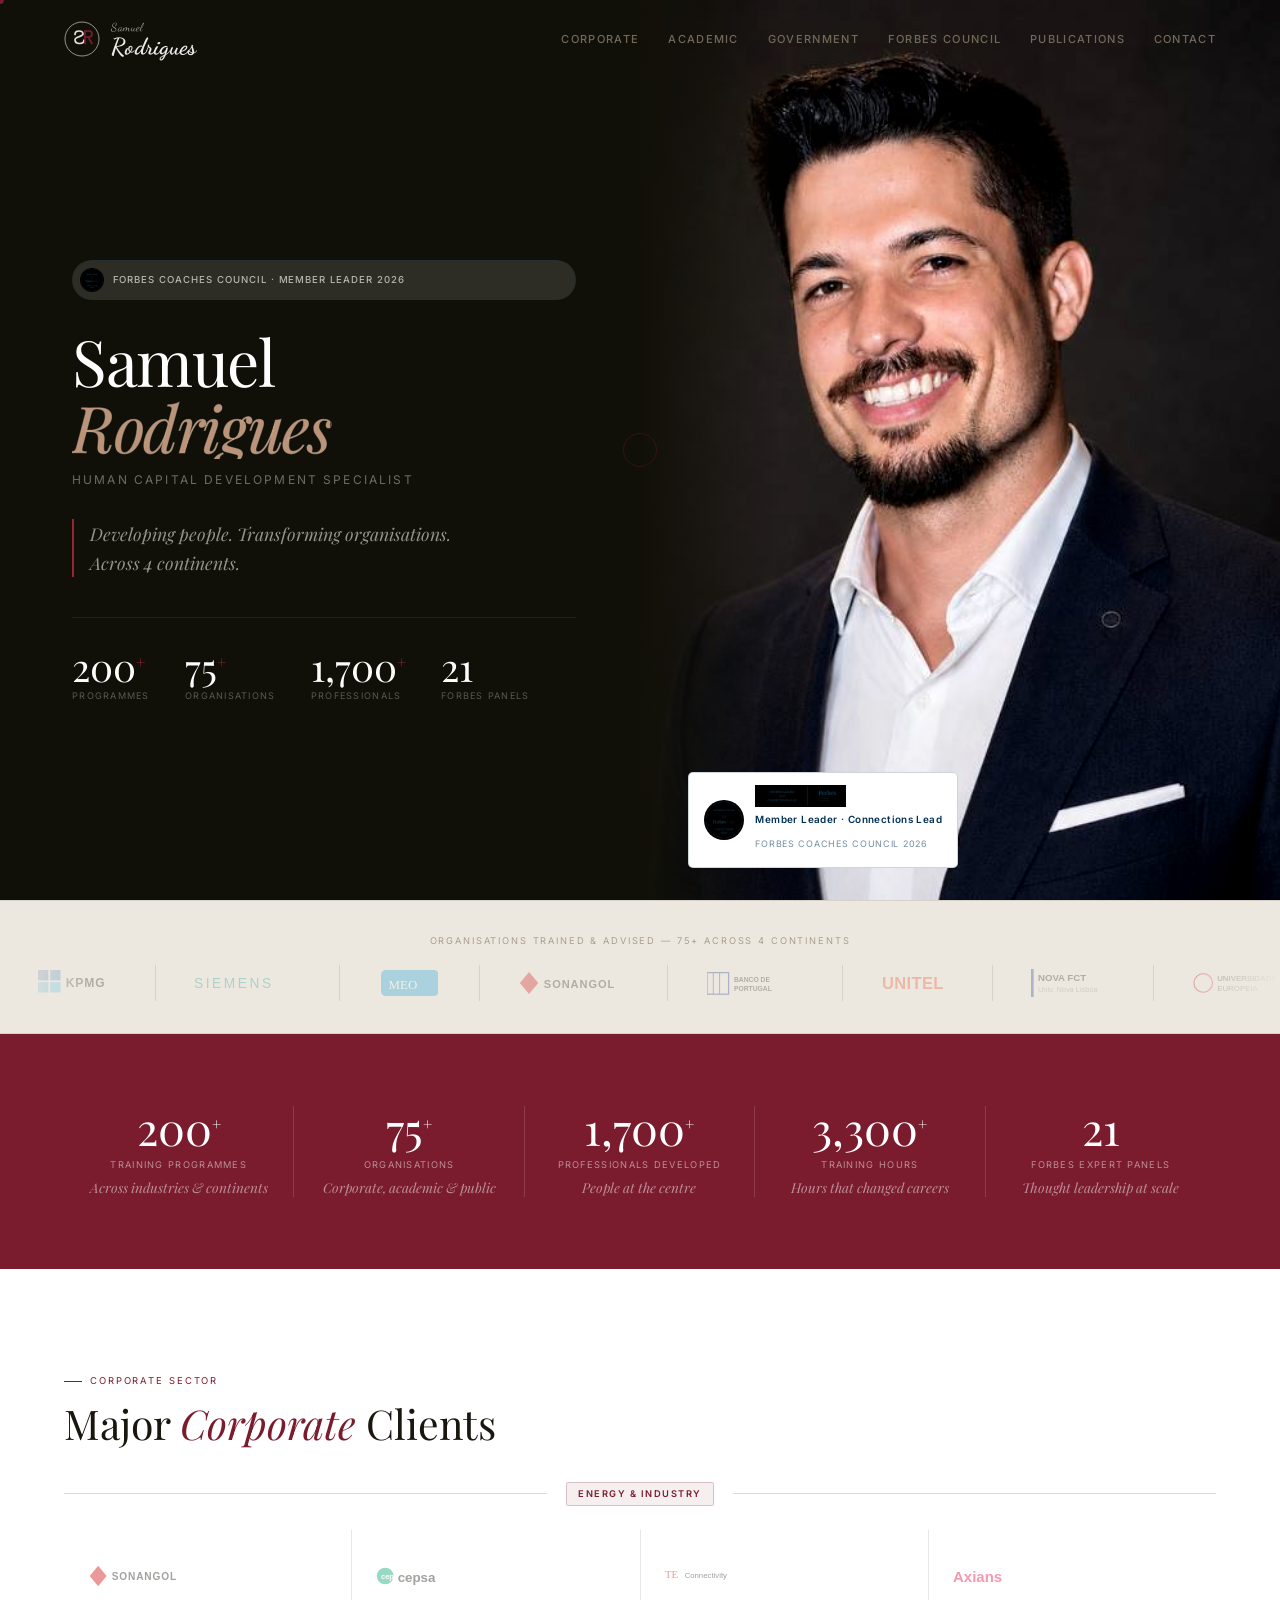
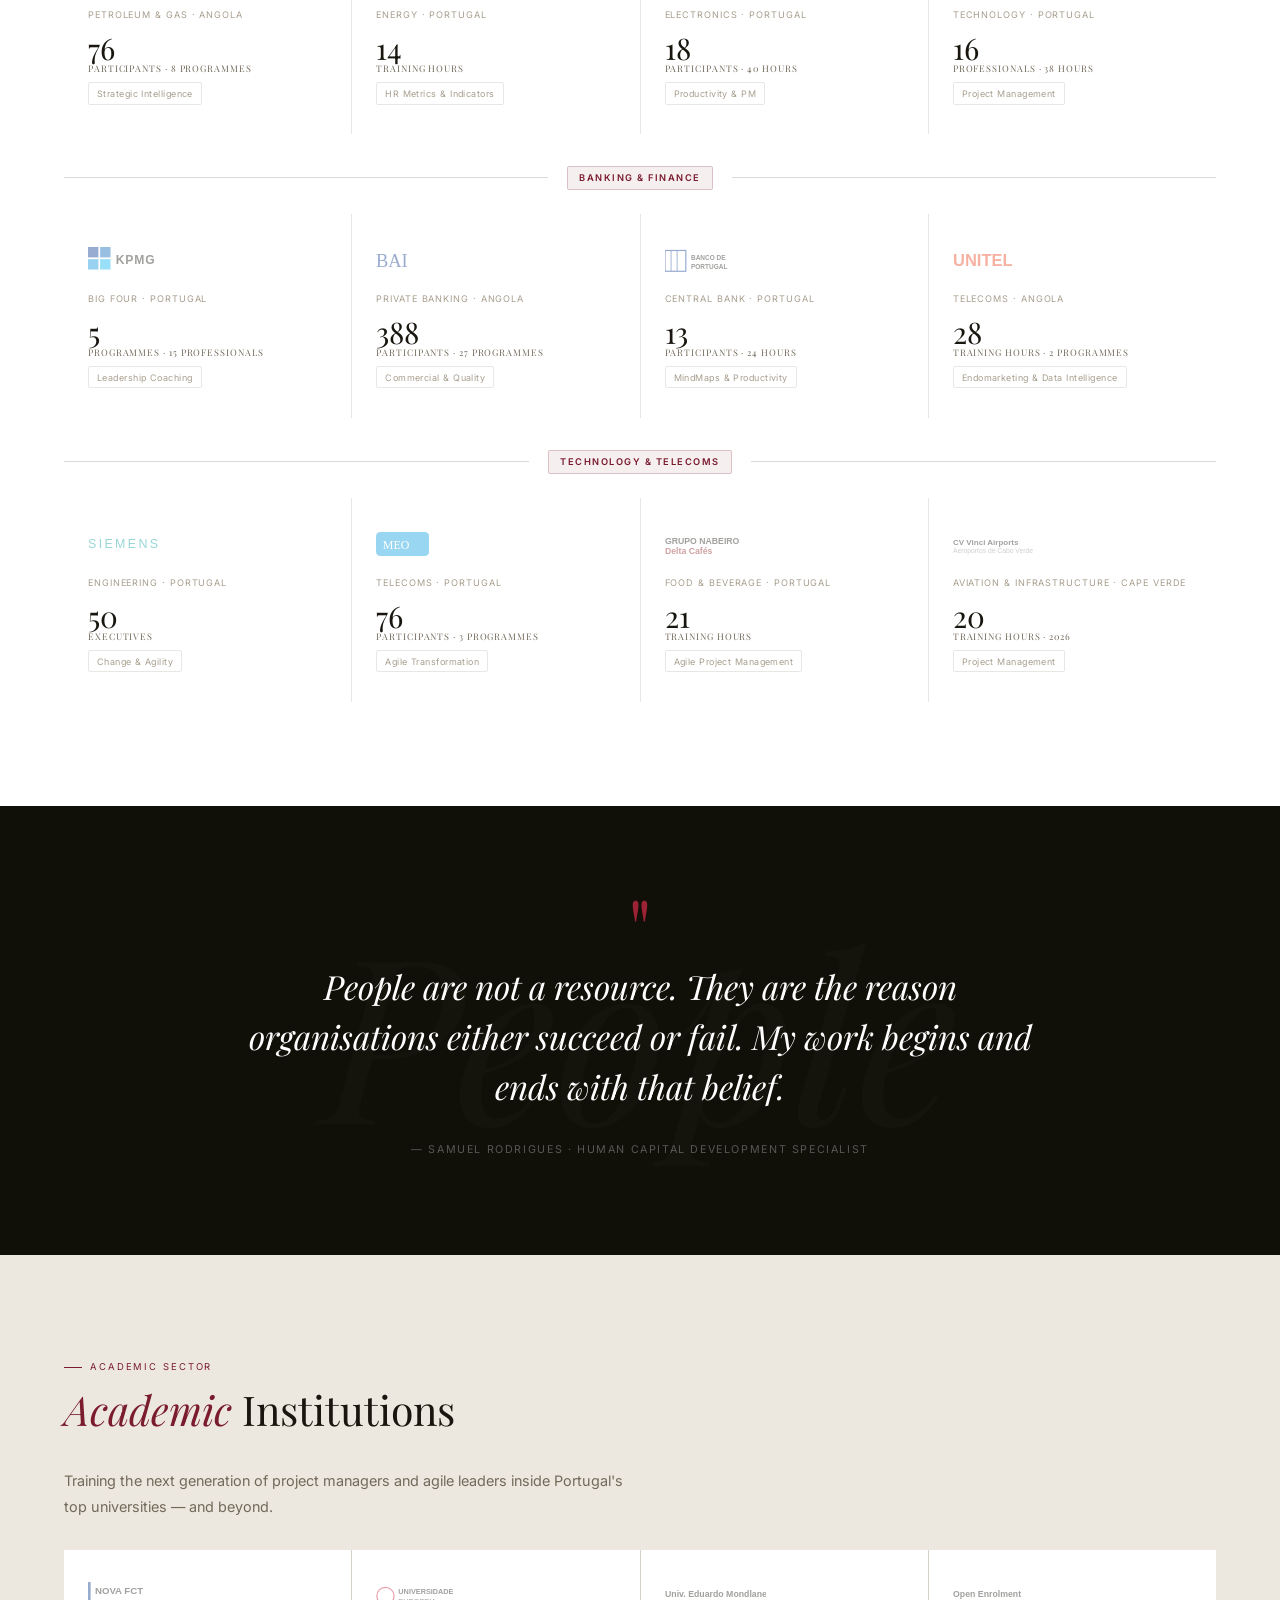
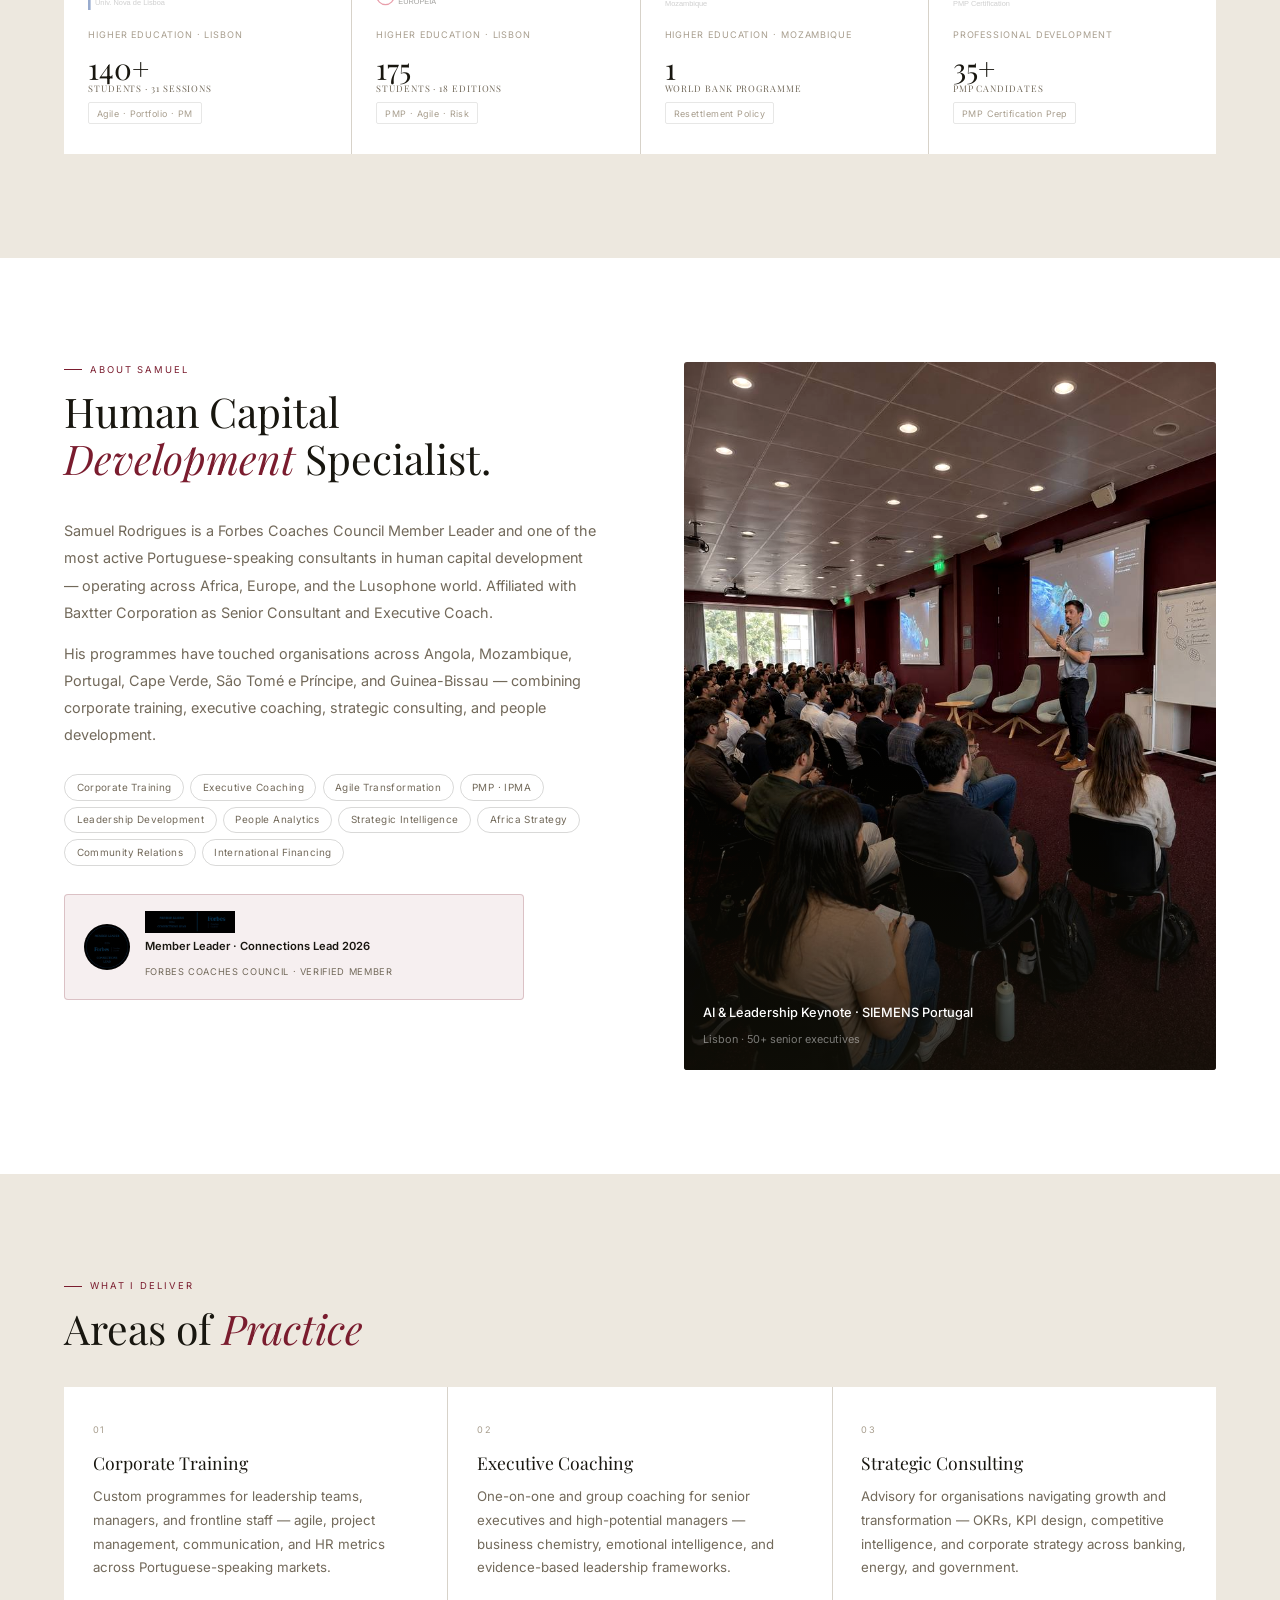
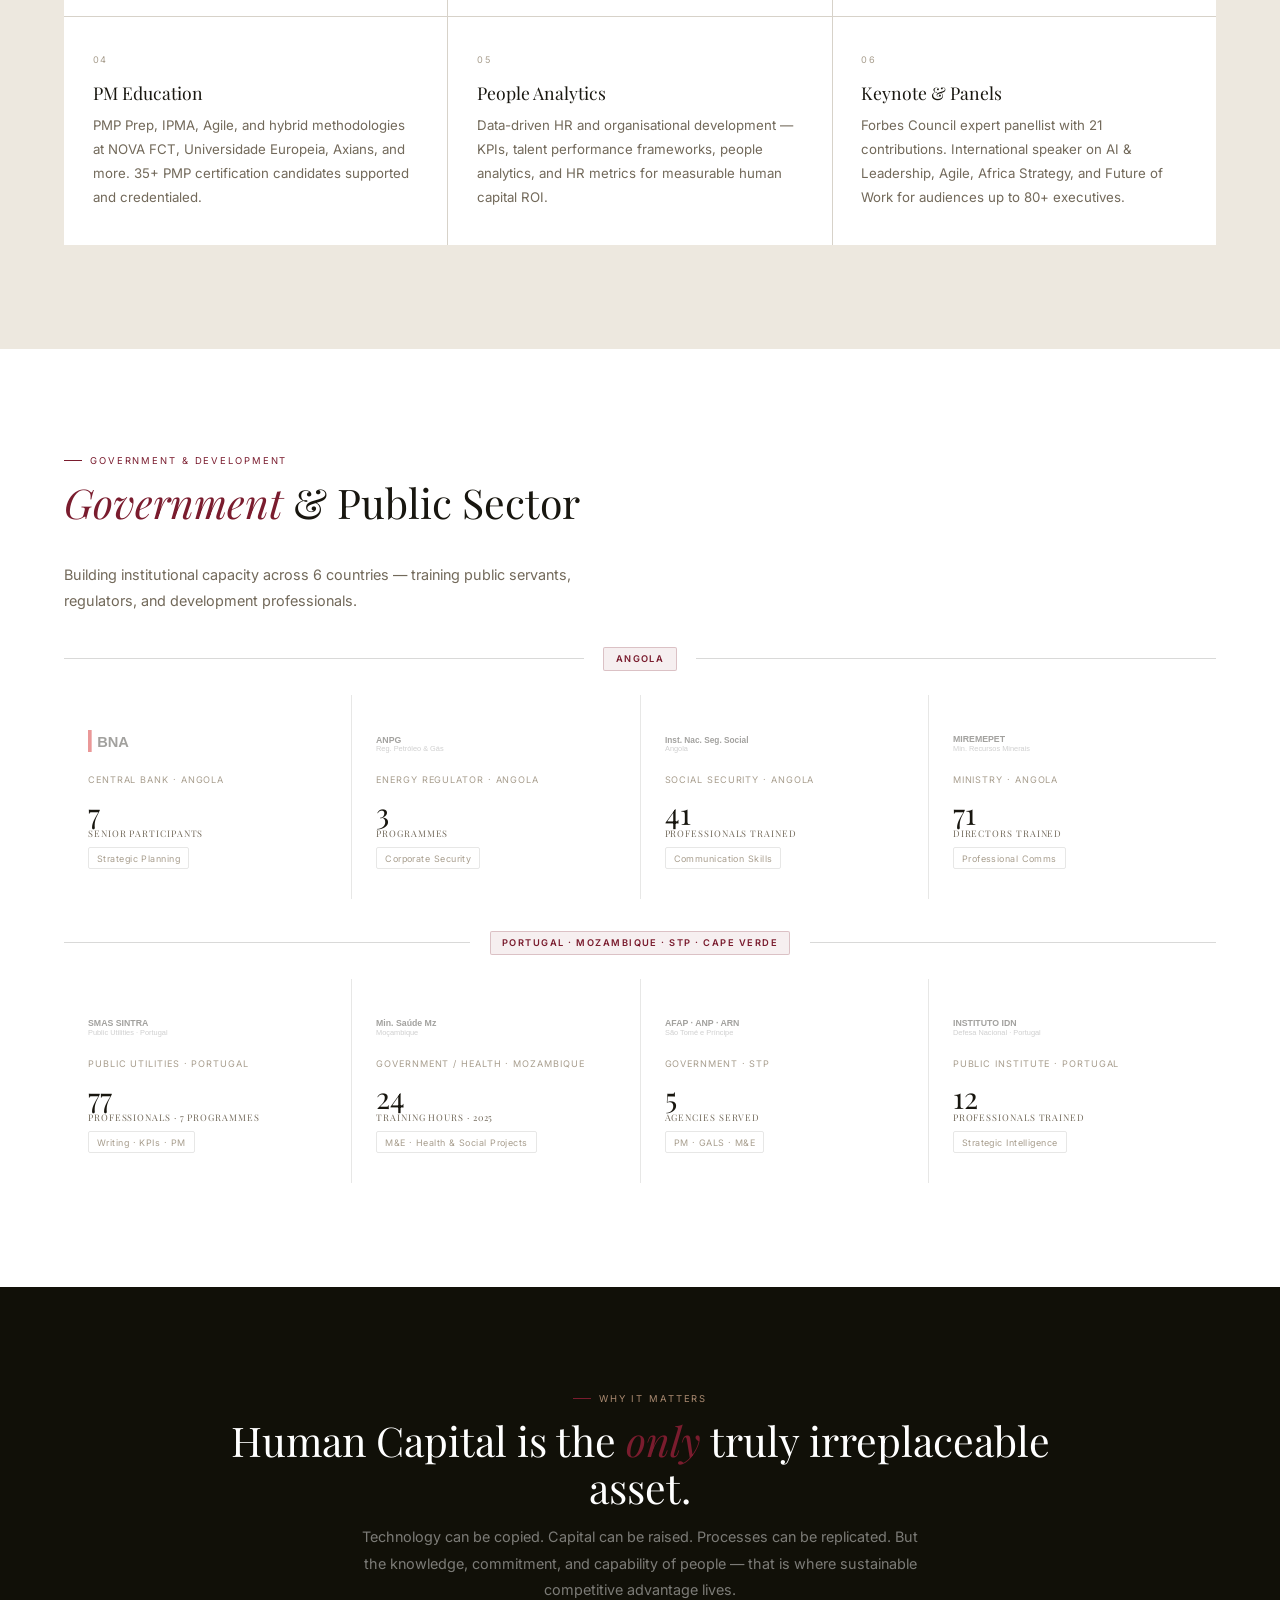
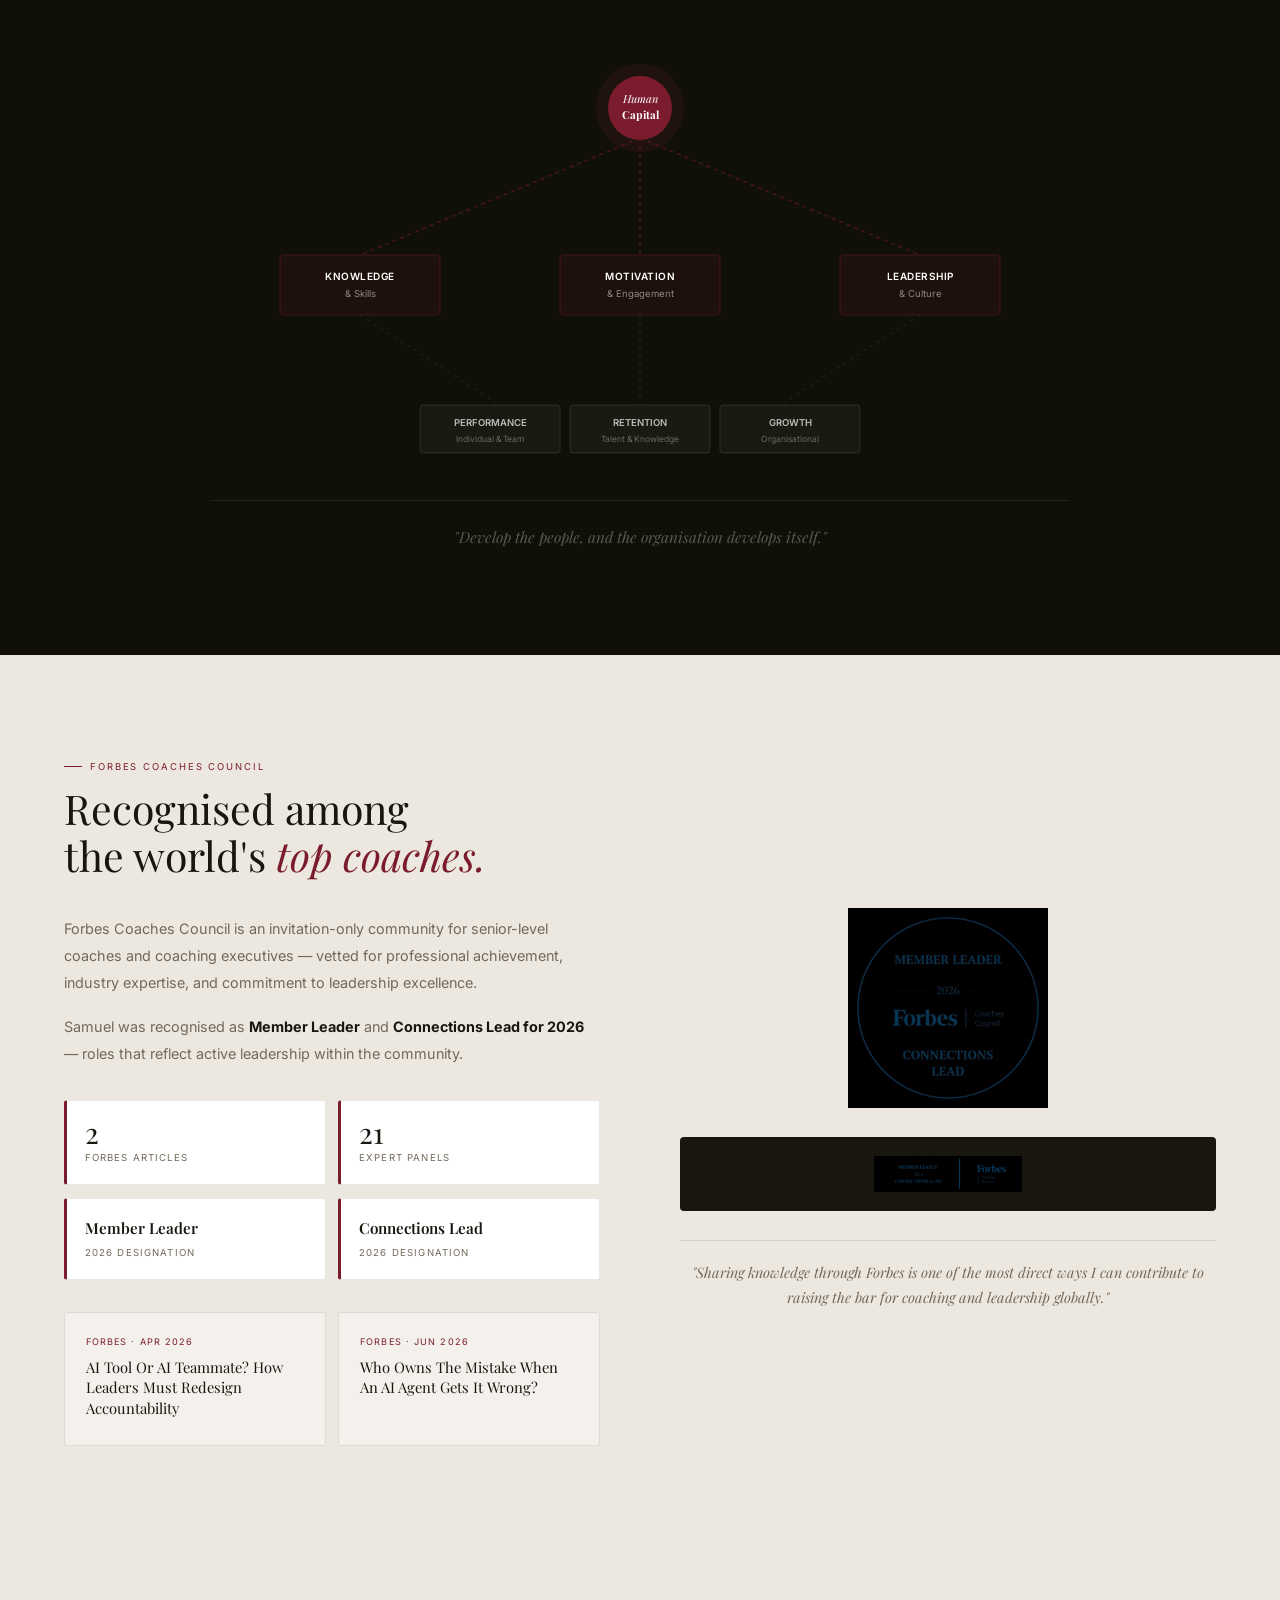
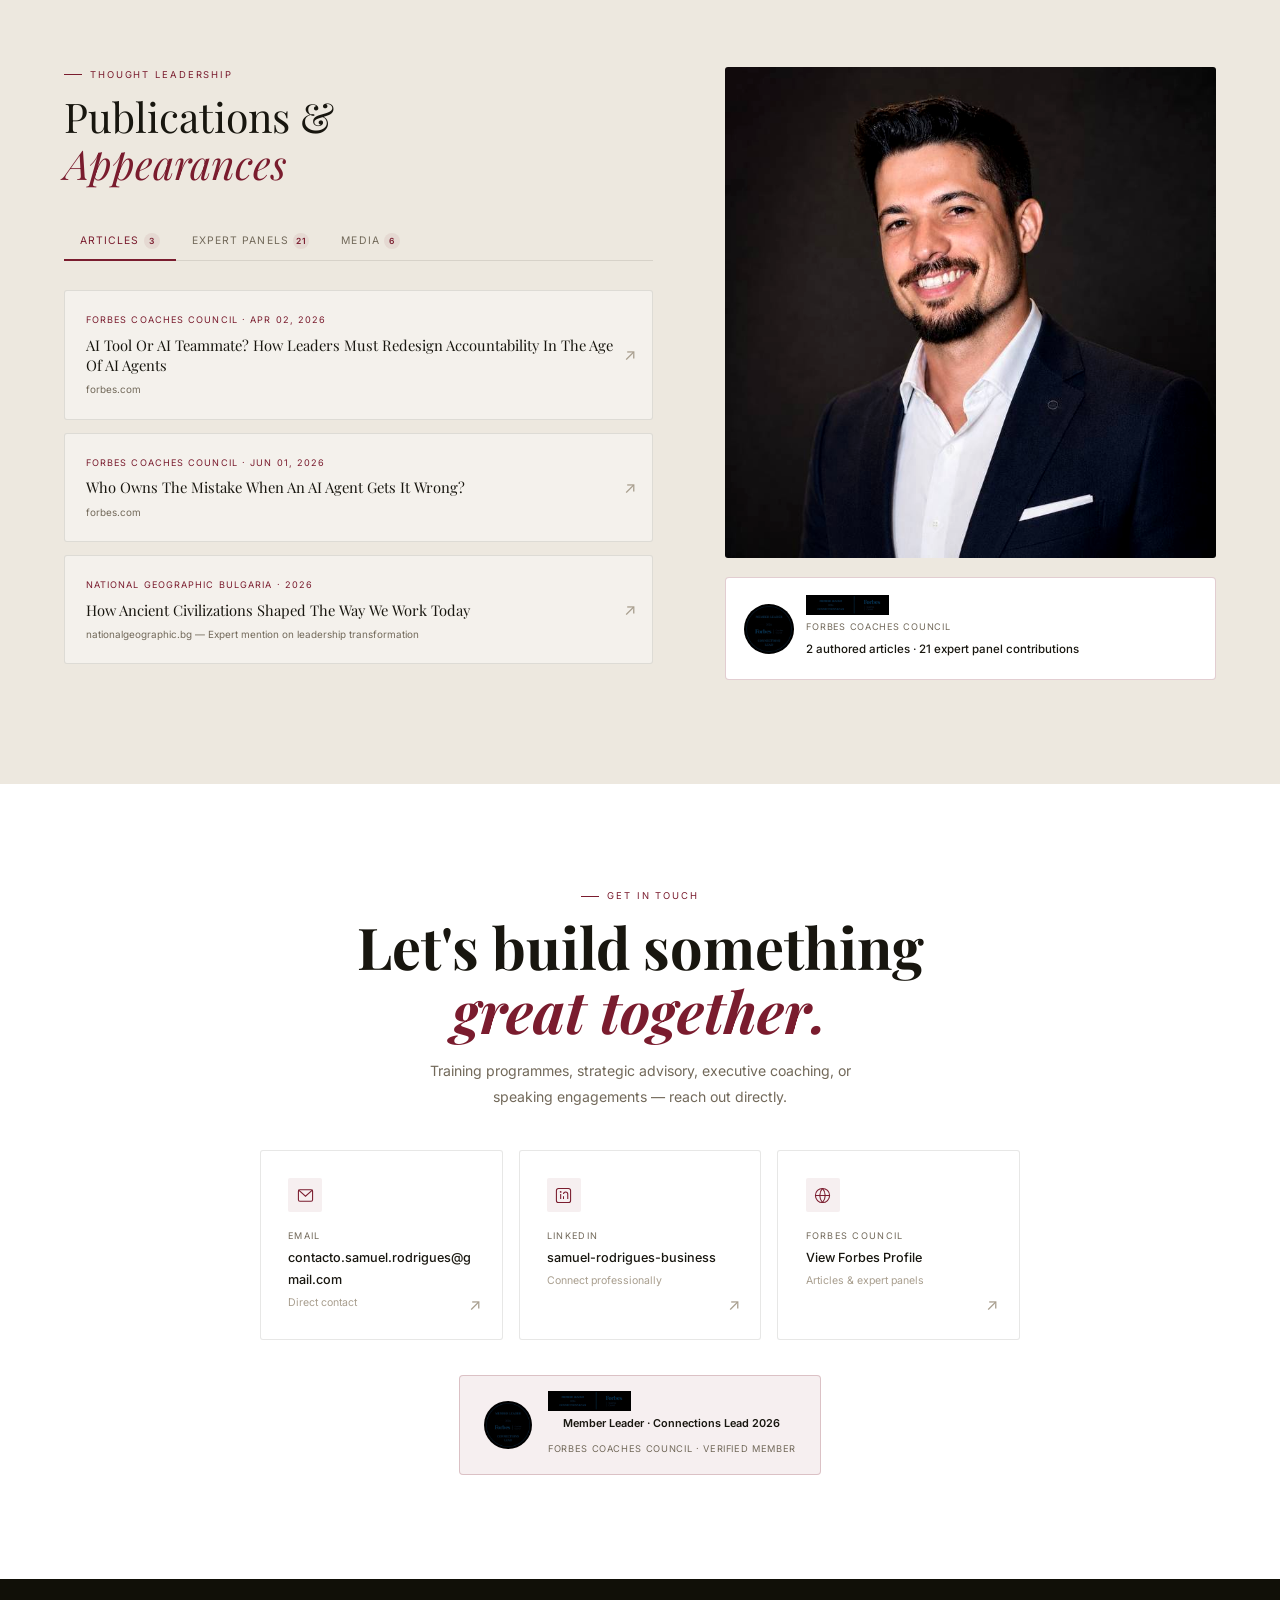
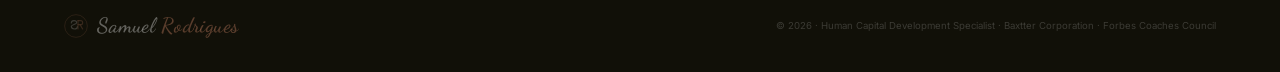
==== index.html @ 8ebee84f "Add files via upload" ====
<!DOCTYPE html>
<html lang="en">
<head>
<meta charset="UTF-8">
<meta name="viewport" content="width=device-width, initial-scale=1.0">
<title>Samuel Rodrigues — Human Capital Development Specialist</title>

<link rel="stylesheet" href="assets/css/style.css">

</head>
<body>
<div id="cur"></div>
<div id="cur-r"></div>

<!-- NAV -->
<nav id="nav">
  <a class="sig" href="#">
    <div class="sig-monogram"><svg viewBox="0 0 36 36" xmlns="http://www.w3.org/2000/svg" fill="none">
  <!-- Background circle -->
  <circle cx="18" cy="18" r="17" stroke="#7A1C2E" stroke-width="1"/>
  <!-- S -->
  <path d="M11 13.5 C11 11.5 12.5 10 15 10 C17.5 10 19 11.5 19 13 C19 15.5 11 16 11 18.5 C11 21 12.5 22.5 15.5 22.5 C18.5 22.5 20 21 20 19" stroke="currentColor" stroke-width="1.7" stroke-linecap="round"/>
  <!-- R -->
  <path d="M21 10 L21 22.5" stroke="#7A1C2E" stroke-width="1.7" stroke-linecap="round"/>
  <path d="M21 10 L25 10 C27 10 28 11 28 13 C28 15 27 16 25 16 L21 16" stroke="#7A1C2E" stroke-width="1.7" stroke-linecap="round" stroke-linejoin="round"/>
  <path d="M24 16 L28 22.5" stroke="#7A1C2E" stroke-width="1.7" stroke-linecap="round"/>
</svg></div>
    <div class="sig-text">
      <span class="sig-first">Samuel</span>
      <span class="sig-last">Rodrigues</span>
    </div>
  </a>
  <div class="nav-links">
    <a href="#corporate">Corporate</a>
    <a href="#academic">Academic</a>
    <a href="#government">Government</a>
    <a href="#forbes">Forbes Council</a>
    <a href="#publications">Publications</a>
    <a href="#contact">Contact</a>
  </div>
</nav>

<!-- HERO -->
<section class="hero">
  <div class="hero-l">

    <div class="fpill">
      <img src="" data-img="fc" alt="Forbes">
      <span>Forbes Coaches Council · Member Leader 2026</span>
    </div>
    <h1 class="hero-h1">Samuel<br><em data-t="Rodrigues">Rodrigues</em></h1>
    <p class="hero-role">Human Capital Development Specialist</p>
    <p class="hero-tag">Developing people. Transforming organisations. Across 4 continents.</p>
    <div class="hero-nums">
      <div><div class="hn-n">200<sup>+</sup></div><div class="hn-l">Programmes</div></div>
      <div><div class="hn-n">75<sup>+</sup></div><div class="hn-l">Organisations</div></div>
      <div><div class="hn-n">1,700<sup>+</sup></div><div class="hn-l">Professionals</div></div>
      <div><div class="hn-n">21</div><div class="hn-l">Forbes Panels</div></div>
    </div>
  </div>
  <div class="hero-r">
    <img class="hp" src="[data-uri]" alt="Samuel Rodrigues">
    <div class="hero-r-ov"></div>
    <div class="hbadge">
      <img class="fc" src="" data-img="fc" alt="Forbes Coaches Council">
      <div class="hb-t">
        <img class="fw" src="" data-img="fw" alt="Member Leader 2026 Connections Lead">
        <strong>Member Leader · Connections Lead</strong>
        <small>Forbes Coaches Council 2026</small>
      </div>
    </div>
  </div>
</section>

<!-- MARQUEE -->
<div class="mq-sec">
  <p class="mq-lbl">Organisations Trained &amp; Advised — 75+ across 4 continents</p>
  <div style="overflow:hidden"><div class="mq">
    <div class="mq-i"><svg viewBox="0 0 90 30" height="26"><rect x="0" y="0" width="12" height="12" fill="#00338D"/><rect x="14" y="0" width="12" height="12" fill="#005EB8"/><rect x="0" y="14" width="12" height="12" fill="#0091DA"/><rect x="14" y="14" width="12" height="12" fill="#00B0F0"/><text x="32" y="20" font-family="Arial" font-weight="700" font-size="14" fill="#18160F" letter-spacing="1">KPMG</text></svg></div>
    <div class="mq-i"><svg viewBox="0 0 116 24" height="22"><text y="17" font-family="Arial" font-size="15" fill="#009999" letter-spacing="2.8">SIEMENS</text></svg></div>
    <div class="mq-i"><svg viewBox="0 0 62 28" height="26"><rect width="62" height="28" rx="5" fill="#009BDE"/><text x="8" y="20" font-family="Arial Black" font-size="14" fill="#fff">MEO</text></svg></div>
    <div class="mq-i"><svg viewBox="0 0 120 26" height="24"><polygon points="12,1 22,13 12,25 2,13" fill="#CC0000"/><text x="28" y="18" font-family="Arial" font-weight="700" font-size="12" fill="#18160F" letter-spacing="1">SONANGOL</text></svg></div>
    <div class="mq-i"><svg viewBox="0 0 108 30" height="27"><rect x="0" y="4" width="24" height="24" fill="none" stroke="#003087" stroke-width="1.4"/><line x1="7" y1="4" x2="7" y2="28" stroke="#003087" stroke-width="1"/><line x1="14" y1="4" x2="14" y2="28" stroke="#003087" stroke-width="1"/><text x="30" y="15" font-family="Arial" font-weight="700" font-size="7.5" fill="#18160F">BANCO DE</text><text x="30" y="25" font-family="Arial" font-weight="700" font-size="7.5" fill="#18160F">PORTUGAL</text></svg></div>
    <div class="mq-i"><svg viewBox="0 0 78 24" height="22"><text y="19" font-family="Arial" font-weight="700" font-size="18" fill="#E84118" letter-spacing=".4">UNITEL</text></svg></div>
    <div class="mq-i"><svg viewBox="0 0 96 32" height="28"><rect x="0" y="0" width="3" height="32" fill="#003087"/><text x="8" y="14" font-family="Arial" font-weight="700" font-size="11" fill="#18160F">NOVA FCT</text><text x="8" y="26" font-family="Arial" font-size="8.5" fill="#888">Univ. Nova Lisboa</text></svg></div>
    <div class="mq-i"><svg viewBox="0 0 128 28" height="26"><circle cx="11" cy="14" r="10" fill="none" stroke="#C8102E" stroke-width="1.4"/><text x="26" y="12" font-family="Arial" font-weight="700" font-size="8.5" fill="#18160F">UNIVERSIDADE</text><text x="26" y="23" font-family="Arial" font-size="8.5" fill="#18160F">EUROPEIA</text></svg></div>
    <div class="mq-i"><svg viewBox="0 0 48 26" height="24"><text y="21" font-family="Arial Black" font-size="20" fill="#003087">BAI</text></svg></div>
    <div class="mq-i"><svg viewBox="0 0 86 24" height="22"><circle cx="11" cy="12" r="10" fill="#00A36C"/><text x="6" y="16" font-family="Arial" font-weight="700" font-size="9" fill="#fff">cep</text><text x="26" y="19" font-family="Arial" font-weight="700" font-size="16" fill="#18160F">cepsa</text></svg></div>
    <div class="mq-i"><svg viewBox="0 0 88 24" height="22"><text y="19" font-family="Arial" font-weight="700" font-size="18" fill="#E4003A">Axians</text></svg></div>
    <div class="mq-i"><svg viewBox="0 0 118 24" height="22"><text y="12" font-family="Arial" font-weight="700" font-size="9.5" fill="#18160F">GRUPO NABEIRO</text><text y="23" font-family="Arial" font-weight="700" font-size="9.5" fill="#8B1A1A">Delta Cafés</text></svg></div>
    <div class="mq-i"><svg viewBox="0 0 116 22" height="20"><text y="14" font-family="Arial Black" font-size="13" fill="#CC0000">TE</text><text x="24" y="14" font-family="Arial" font-size="9.5" fill="#18160F">Connectivity</text></svg></div>
    <div class="mq-i"><svg viewBox="0 0 76 24" height="22"><rect x="0" y="0" width="4" height="24" fill="#CC0000"/><text x="10" y="19" font-family="Arial" font-weight="700" font-size="16" fill="#18160F">BNA</text></svg></div>
    <div class="mq-i"><svg viewBox="0 0 78 22" height="20"><text y="17" font-family="Arial" font-weight="700" font-size="14" fill="#18160F">CIPAN</text></svg></div>
    <div class="mq-i"><svg viewBox="0 0 90 30" height="26"><rect x="0" y="0" width="12" height="12" fill="#00338D"/><rect x="14" y="0" width="12" height="12" fill="#005EB8"/><rect x="0" y="14" width="12" height="12" fill="#0091DA"/><rect x="14" y="14" width="12" height="12" fill="#00B0F0"/><text x="32" y="20" font-family="Arial" font-weight="700" font-size="14" fill="#18160F" letter-spacing="1">KPMG</text></svg></div>
    <div class="mq-i"><svg viewBox="0 0 116 24" height="22"><text y="17" font-family="Arial" font-size="15" fill="#009999" letter-spacing="2.8">SIEMENS</text></svg></div>
    <div class="mq-i"><svg viewBox="0 0 62 28" height="26"><rect width="62" height="28" rx="5" fill="#009BDE"/><text x="8" y="20" font-family="Arial Black" font-size="14" fill="#fff">MEO</text></svg></div>
    <div class="mq-i"><svg viewBox="0 0 120 26" height="24"><polygon points="12,1 22,13 12,25 2,13" fill="#CC0000"/><text x="28" y="18" font-family="Arial" font-weight="700" font-size="12" fill="#18160F" letter-spacing="1">SONANGOL</text></svg></div>
    <div class="mq-i"><svg viewBox="0 0 108 30" height="27"><rect x="0" y="4" width="24" height="24" fill="none" stroke="#003087" stroke-width="1.4"/><line x1="7" y1="4" x2="7" y2="28" stroke="#003087" stroke-width="1"/><line x1="14" y1="4" x2="14" y2="28" stroke="#003087" stroke-width="1"/><text x="30" y="15" font-family="Arial" font-weight="700" font-size="7.5" fill="#18160F">BANCO DE</text><text x="30" y="25" font-family="Arial" font-weight="700" font-size="7.5" fill="#18160F">PORTUGAL</text></svg></div>
    <div class="mq-i"><svg viewBox="0 0 78 24" height="22"><text y="19" font-family="Arial" font-weight="700" font-size="18" fill="#E84118" letter-spacing=".4">UNITEL</text></svg></div>
    <div class="mq-i"><svg viewBox="0 0 96 32" height="28"><rect x="0" y="0" width="3" height="32" fill="#003087"/><text x="8" y="14" font-family="Arial" font-weight="700" font-size="11" fill="#18160F">NOVA FCT</text><text x="8" y="26" font-family="Arial" font-size="8.5" fill="#888">Univ. Nova Lisboa</text></svg></div>
    <div class="mq-i"><svg viewBox="0 0 128 28" height="26"><circle cx="11" cy="14" r="10" fill="none" stroke="#C8102E" stroke-width="1.4"/><text x="26" y="12" font-family="Arial" font-weight="700" font-size="8.5" fill="#18160F">UNIVERSIDADE</text><text x="26" y="23" font-family="Arial" font-size="8.5" fill="#18160F">EUROPEIA</text></svg></div>
    <div class="mq-i"><svg viewBox="0 0 48 26" height="24"><text y="21" font-family="Arial Black" font-size="20" fill="#003087">BAI</text></svg></div>
    <div class="mq-i"><svg viewBox="0 0 86 24" height="22"><circle cx="11" cy="12" r="10" fill="#00A36C"/><text x="6" y="16" font-family="Arial" font-weight="700" font-size="9" fill="#fff">cep</text><text x="26" y="19" font-family="Arial" font-weight="700" font-size="16" fill="#18160F">cepsa</text></svg></div>
    <div class="mq-i"><svg viewBox="0 0 88 24" height="22"><text y="19" font-family="Arial" font-weight="700" font-size="18" fill="#E4003A">Axians</text></svg></div>
    <div class="mq-i"><svg viewBox="0 0 118 24" height="22"><text y="12" font-family="Arial" font-weight="700" font-size="9.5" fill="#18160F">GRUPO NABEIRO</text><text y="23" font-family="Arial" font-weight="700" font-size="9.5" fill="#8B1A1A">Delta Cafés</text></svg></div>
    <div class="mq-i"><svg viewBox="0 0 116 22" height="20"><text y="14" font-family="Arial Black" font-size="13" fill="#CC0000">TE</text><text x="24" y="14" font-family="Arial" font-size="9.5" fill="#18160F">Connectivity</text></svg></div>
    <div class="mq-i"><svg viewBox="0 0 76 24" height="22"><rect x="0" y="0" width="4" height="24" fill="#CC0000"/><text x="10" y="19" font-family="Arial" font-weight="700" font-size="16" fill="#18160F">BNA</text></svg></div>
    <div class="mq-i"><svg viewBox="0 0 78 22" height="20"><text y="17" font-family="Arial" font-weight="700" font-size="14" fill="#18160F">CIPAN</text></svg></div>
  </div></div>
</div>

<!-- STATS -->
<div class="stats">
  <div class="sb"><div class="sb-n">200<sup>+</sup></div><div class="sb-l">Training Programmes</div><div class="sb-q">Across industries &amp; continents</div></div>
  <div class="sb"><div class="sb-n">75<sup>+</sup></div><div class="sb-l">Organisations</div><div class="sb-q">Corporate, academic &amp; public</div></div>
  <div class="sb"><div class="sb-n">1,700<sup>+</sup></div><div class="sb-l">Professionals Developed</div><div class="sb-q">People at the centre</div></div>
  <div class="sb"><div class="sb-n">3,300<sup>+</sup></div><div class="sb-l">Training Hours</div><div class="sb-q">Hours that changed careers</div></div>
  <div class="sb"><div class="sb-n">21</div><div class="sb-l">Forbes Expert Panels</div><div class="sb-q">Thought leadership at scale</div></div>
</div>

<!-- CORPORATE -->
<section class="sec sec-w" id="corporate">
  <div class="s-eye">Corporate Sector</div>
  <h2 class="s-h">Major <em>Corporate</em> Clients</h2>

  <div class="sdiv"><div class="sdiv-line"></div><div class="sdiv-lbl">Energy &amp; Industry</div><div class="sdiv-line"></div></div>
  <div class="cl-grid" style="margin-bottom:1px">
    <div class="cl-c"><div class="cl-logo"><svg viewBox="0 0 120 26" height="22"><polygon points="12,1 22,13 12,25 2,13" fill="#CC0000"/><text x="28" y="18" font-family="Arial" font-weight="700" font-size="12" fill="#18160F" letter-spacing="1">SONANGOL</text></svg></div><div class="cl-sec">Petroleum &amp; Gas · Angola</div><div class="cl-n">76<div class="cl-nl">participants · 8 programmes</div></div><div class="cl-badge">Strategic Intelligence</div></div>
    <div class="cl-c"><div class="cl-logo"><svg viewBox="0 0 86 24" height="20"><circle cx="11" cy="12" r="10" fill="#00A36C"/><text x="6" y="16" font-family="Arial" font-weight="700" font-size="9" fill="#fff">cep</text><text x="26" y="19" font-family="Arial" font-weight="700" font-size="16" fill="#18160F">cepsa</text></svg></div><div class="cl-sec">Energy · Portugal</div><div class="cl-n">14<div class="cl-nl">training hours</div></div><div class="cl-badge">HR Metrics &amp; Indicators</div></div>
    <div class="cl-c"><div class="cl-logo"><svg viewBox="0 0 116 22" height="18"><text y="14" font-family="Arial Black" font-size="13" fill="#CC0000">TE</text><text x="24" y="14" font-family="Arial" font-size="9.5" fill="#18160F">Connectivity</text></svg></div><div class="cl-sec">Electronics · Portugal</div><div class="cl-n">18<div class="cl-nl">participants · 40 hours</div></div><div class="cl-badge">Productivity &amp; PM</div></div>
    <div class="cl-c"><div class="cl-logo"><svg viewBox="0 0 88 24" height="20"><text y="19" font-family="Arial" font-weight="700" font-size="18" fill="#E4003A">Axians</text></svg></div><div class="cl-sec">Technology · Portugal</div><div class="cl-n">16<div class="cl-nl">professionals · 38 hours</div></div><div class="cl-badge">Project Management</div></div>
  </div>

  <div class="sdiv"><div class="sdiv-line"></div><div class="sdiv-lbl">Banking &amp; Finance</div><div class="sdiv-line"></div></div>
  <div class="cl-grid" style="margin-bottom:1px">
    <div class="cl-c"><div class="cl-logo"><svg viewBox="0 0 90 30" height="26"><rect x="0" y="0" width="12" height="12" fill="#00338D"/><rect x="14" y="0" width="12" height="12" fill="#005EB8"/><rect x="0" y="14" width="12" height="12" fill="#0091DA"/><rect x="14" y="14" width="12" height="12" fill="#00B0F0"/><text x="32" y="20" font-family="Arial" font-weight="700" font-size="14" fill="#18160F" letter-spacing="1">KPMG</text></svg></div><div class="cl-sec">Big Four · Portugal</div><div class="cl-n">5<div class="cl-nl">programmes · 15 professionals</div></div><div class="cl-badge">Leadership Coaching</div></div>
    <div class="cl-c"><div class="cl-logo"><svg viewBox="0 0 48 26" height="24"><text y="21" font-family="Arial Black" font-size="20" fill="#003087">BAI</text></svg></div><div class="cl-sec">Private Banking · Angola</div><div class="cl-n">388<div class="cl-nl">participants · 27 programmes</div></div><div class="cl-badge">Commercial &amp; Quality</div></div>
    <div class="cl-c"><div class="cl-logo"><svg viewBox="0 0 108 30" height="26"><rect x="0" y="4" width="24" height="24" fill="none" stroke="#003087" stroke-width="1.4"/><line x1="7" y1="4" x2="7" y2="28" stroke="#003087" stroke-width="1"/><line x1="14" y1="4" x2="14" y2="28" stroke="#003087" stroke-width="1"/><text x="30" y="15" font-family="Arial" font-weight="700" font-size="7.5" fill="#18160F">BANCO DE</text><text x="30" y="25" font-family="Arial" font-weight="700" font-size="7.5" fill="#18160F">PORTUGAL</text></svg></div><div class="cl-sec">Central Bank · Portugal</div><div class="cl-n">13<div class="cl-nl">participants · 24 hours</div></div><div class="cl-badge">MindMaps &amp; Productivity</div></div>
    <div class="cl-c"><div class="cl-logo"><svg viewBox="0 0 78 24" height="22"><text y="19" font-family="Arial" font-weight="700" font-size="18" fill="#E84118">UNITEL</text></svg></div><div class="cl-sec">Telecoms · Angola</div><div class="cl-n">28<div class="cl-nl">training hours · 2 programmes</div></div><div class="cl-badge">Endomarketing &amp; Data Intelligence</div></div>
  </div>

  <div class="sdiv"><div class="sdiv-line"></div><div class="sdiv-lbl">Technology &amp; Telecoms</div><div class="sdiv-line"></div></div>
  <div class="cl-grid">
    <div class="cl-c"><div class="cl-logo"><svg viewBox="0 0 116 24" height="20"><text y="17" font-family="Arial" font-size="15" fill="#009999" letter-spacing="2.8">SIEMENS</text></svg></div><div class="cl-sec">Engineering · Portugal</div><div class="cl-n">50<div class="cl-nl">executives</div></div><div class="cl-badge">Change &amp; Agility</div></div>
    <div class="cl-c"><div class="cl-logo"><svg viewBox="0 0 62 28" height="24"><rect width="62" height="28" rx="5" fill="#009BDE"/><text x="8" y="20" font-family="Arial Black" font-size="14" fill="#fff">MEO</text></svg></div><div class="cl-sec">Telecoms · Portugal</div><div class="cl-n">76<div class="cl-nl">participants · 3 programmes</div></div><div class="cl-badge">Agile Transformation</div></div>
    <div class="cl-c"><div class="cl-logo"><svg viewBox="0 0 118 24" height="22"><text y="12" font-family="Arial" font-weight="700" font-size="9.5" fill="#18160F">GRUPO NABEIRO</text><text y="23" font-family="Arial" font-weight="700" font-size="9.5" fill="#8B1A1A">Delta Cafés</text></svg></div><div class="cl-sec">Food &amp; Beverage · Portugal</div><div class="cl-n">21<div class="cl-nl">training hours</div></div><div class="cl-badge">Agile Project Management</div></div>
    <div class="cl-c"><div class="cl-logo"><svg viewBox="0 0 108 26" height="22"><text y="14" font-family="Arial" font-weight="700" font-size="9.5" fill="#18160F">CV Vinci Airports</text><text y="24" font-family="Arial" font-size="8" fill="#888">Aeroportos de Cabo Verde</text></svg></div><div class="cl-sec">Aviation &amp; Infrastructure · Cape Verde</div><div class="cl-n">20<div class="cl-nl">training hours · 2026</div></div><div class="cl-badge">Project Management</div></div>
  </div>
</section>

<!-- QUOTE -->
<section class="quote-sec">
  <div class="qbg">People</div>
  <span class="qmark">"</span>
  <p class="qtxt">People are not a resource. They are the reason organisations either succeed or fail. My work begins and ends with that belief.</p>
  <p class="qattr">— Samuel Rodrigues · Human Capital Development Specialist</p>
</section>

<!-- ACADEMIC -->
<section class="sec sec-c" id="academic">
  <div class="s-eye">Academic Sector</div>
  <h2 class="s-h"><em>Academic</em> Institutions</h2>
  <p class="s-sub">Training the next generation of project managers and agile leaders inside Portugal's top universities — and beyond.</p>
  <div class="cl-grid">
    <div class="cl-c"><div class="cl-logo"><svg viewBox="0 0 96 32" height="28"><rect x="0" y="0" width="3" height="32" fill="#003087"/><text x="8" y="14" font-family="Arial" font-weight="700" font-size="11" fill="#18160F">NOVA FCT</text><text x="8" y="26" font-family="Arial" font-size="8.5" fill="#888">Univ. Nova de Lisboa</text></svg></div><div class="cl-sec">Higher Education · Lisbon</div><div class="cl-n">140+<div class="cl-nl">students · 31 sessions</div></div><div class="cl-badge">Agile · Portfolio · PM</div></div>
    <div class="cl-c"><div class="cl-logo"><svg viewBox="0 0 128 28" height="26"><circle cx="11" cy="14" r="10" fill="none" stroke="#C8102E" stroke-width="1.4"/><text x="26" y="12" font-family="Arial" font-weight="700" font-size="8.5" fill="#18160F">UNIVERSIDADE</text><text x="26" y="23" font-family="Arial" font-size="8.5" fill="#18160F">EUROPEIA</text></svg></div><div class="cl-sec">Higher Education · Lisbon</div><div class="cl-n">175<div class="cl-nl">students · 18 editions</div></div><div class="cl-badge">PMP · Agile · Risk</div></div>
    <div class="cl-c"><div class="cl-logo"><svg viewBox="0 0 110 26" height="24"><text y="14" font-family="Arial" font-weight="700" font-size="9.5" fill="#18160F">Univ. Eduardo Mondlane</text><text y="24" font-family="Arial" font-size="8" fill="#888">Mozambique</text></svg></div><div class="cl-sec">Higher Education · Mozambique</div><div class="cl-n">1<div class="cl-nl">World Bank programme</div></div><div class="cl-badge">Resettlement Policy</div></div>
    <div class="cl-c"><div class="cl-logo"><svg viewBox="0 0 110 26" height="24"><text y="14" font-family="Arial" font-weight="700" font-size="9.5" fill="#18160F">Open Enrolment</text><text y="24" font-family="Arial" font-size="8" fill="#888">PMP Certification</text></svg></div><div class="cl-sec">Professional Development</div><div class="cl-n">35+<div class="cl-nl">PMP candidates</div></div><div class="cl-badge">PMP Certification Prep</div></div>
  </div>
</section>

<!-- ABOUT -->
<section class="sec sec-w" id="about">
  <div class="about-g">
    <div>
      <div class="s-eye">About Samuel</div>
      <h2 class="s-h">Human Capital<br><em>Development</em> Specialist.</h2>
      <p class="a-txt">Samuel Rodrigues is a Forbes Coaches Council Member Leader and one of the most active Portuguese-speaking consultants in human capital development — operating across Africa, Europe, and the Lusophone world. Affiliated with Baxtter Corporation as Senior Consultant and Executive Coach.</p>
      <p class="a-txt">His programmes have touched organisations across Angola, Mozambique, Portugal, Cape Verde, São Tomé e Príncipe, and Guinea-Bissau — combining corporate training, executive coaching, strategic consulting, and people development.</p>
      <div class="tags">
        <span class="tag">Corporate Training</span><span class="tag">Executive Coaching</span>
        <span class="tag">Agile Transformation</span><span class="tag">PMP · IPMA</span>
        <span class="tag">Leadership Development</span><span class="tag">People Analytics</span>
        <span class="tag">Strategic Intelligence</span><span class="tag">Africa Strategy</span>
        <span class="tag">Community Relations</span><span class="tag">International Financing</span>
      </div>
      <div class="a-fb">
        <img class="fc" src="" data-img="fc" alt="Forbes badge">
        <div>
          <img class="fw" src="" data-img="fw" alt="Forbes Member Leader 2026 Connections Lead">
          <strong>Member Leader · Connections Lead 2026</strong>
          <small>Forbes Coaches Council · Verified Member</small>
        </div>
      </div>
    </div>
    <div>
      <div class="about-photo">
        <img src="[data-uri]" alt="Samuel Rodrigues speaking at conference">
        <div class="about-cap">
          <strong>AI &amp; Leadership Keynote · SIEMENS Portugal</strong>
          <span>Lisbon · 50+ senior executives</span>
        </div>
      </div>
    </div>
  </div>
</section>

<!-- EXPERTISE -->
<section class="sec sec-c" id="expertise">
  <div class="s-eye">What I Deliver</div>
  <h2 class="s-h">Areas of <em>Practice</em></h2>
  <div class="exp-g">
    <div class="exp-c"><div class="exp-n">01</div><div class="exp-tt">Corporate Training</div><p class="exp-b">Custom programmes for leadership teams, managers, and frontline staff — agile, project management, communication, and HR metrics across Portuguese-speaking markets.</p></div>
    <div class="exp-c"><div class="exp-n">02</div><div class="exp-tt">Executive Coaching</div><p class="exp-b">One-on-one and group coaching for senior executives and high-potential managers — business chemistry, emotional intelligence, and evidence-based leadership frameworks.</p></div>
    <div class="exp-c"><div class="exp-n">03</div><div class="exp-tt">Strategic Consulting</div><p class="exp-b">Advisory for organisations navigating growth and transformation — OKRs, KPI design, competitive intelligence, and corporate strategy across banking, energy, and government.</p></div>
    <div class="exp-c"><div class="exp-n">04</div><div class="exp-tt">PM Education</div><p class="exp-b">PMP Prep, IPMA, Agile, and hybrid methodologies at NOVA FCT, Universidade Europeia, Axians, and more. 35+ PMP certification candidates supported and credentialed.</p></div>
    <div class="exp-c"><div class="exp-n">05</div><div class="exp-tt">People Analytics</div><p class="exp-b">Data-driven HR and organisational development — KPIs, talent performance frameworks, people analytics, and HR metrics for measurable human capital ROI.</p></div>
    <div class="exp-c"><div class="exp-n">06</div><div class="exp-tt">Keynote &amp; Panels</div><p class="exp-b">Forbes Council expert panellist with 21 contributions. International speaker on AI &amp; Leadership, Agile, Africa Strategy, and Future of Work for audiences up to 80+ executives.</p></div>
  </div>
</section>

<!-- GOVERNMENT -->
<section class="sec sec-w" id="government">
  <div class="s-eye">Government &amp; Development</div>
  <h2 class="s-h"><em>Government</em> &amp; Public Sector</h2>
  <p class="s-sub">Building institutional capacity across 6 countries — training public servants, regulators, and development professionals.</p>

  <div class="sdiv"><div class="sdiv-line"></div><div class="sdiv-lbl">Angola</div><div class="sdiv-line"></div></div>
  <div class="cl-grid" style="margin-bottom:1px">
    <div class="cl-c"><div class="cl-logo"><svg viewBox="0 0 76 24" height="22"><rect x="0" y="0" width="4" height="24" fill="#CC0000"/><text x="10" y="19" font-family="Arial" font-weight="700" font-size="16" fill="#18160F">BNA</text></svg></div><div class="cl-sec">Central Bank · Angola</div><div class="cl-n">7<div class="cl-nl">senior participants</div></div><div class="cl-badge">Strategic Planning</div></div>
    <div class="cl-c"><div class="cl-logo"><svg viewBox="0 0 108 26" height="24"><text y="15" font-family="Arial" font-weight="700" font-size="9.5" fill="#18160F">ANPG</text><text y="24" font-family="Arial" font-size="8" fill="#888">Reg. Petróleo &amp; Gás</text></svg></div><div class="cl-sec">Energy Regulator · Angola</div><div class="cl-n">3<div class="cl-nl">programmes</div></div><div class="cl-badge">Corporate Security</div></div>
    <div class="cl-c"><div class="cl-logo"><svg viewBox="0 0 108 26" height="24"><text y="15" font-family="Arial" font-weight="700" font-size="9" fill="#18160F">Inst. Nac. Seg. Social</text><text y="24" font-family="Arial" font-size="8" fill="#888">Angola</text></svg></div><div class="cl-sec">Social Security · Angola</div><div class="cl-n">41<div class="cl-nl">professionals trained</div></div><div class="cl-badge">Communication Skills</div></div>
    <div class="cl-c"><div class="cl-logo"><svg viewBox="0 0 108 26" height="24"><text y="14" font-family="Arial" font-weight="700" font-size="9.5" fill="#18160F">MIREMEPET</text><text y="24" font-family="Arial" font-size="8" fill="#888">Min. Recursos Minerais</text></svg></div><div class="cl-sec">Ministry · Angola</div><div class="cl-n">71<div class="cl-nl">directors trained</div></div><div class="cl-badge">Professional Comms</div></div>
  </div>

  <div class="sdiv"><div class="sdiv-line"></div><div class="sdiv-lbl">Portugal · Mozambique · STP · Cape Verde</div><div class="sdiv-line"></div></div>
  <div class="cl-grid">
    <div class="cl-c"><div class="cl-logo"><svg viewBox="0 0 108 26" height="24"><text y="14" font-family="Arial" font-weight="700" font-size="9.5" fill="#18160F">SMAS SINTRA</text><text y="24" font-family="Arial" font-size="8" fill="#888">Public Utilities · Portugal</text></svg></div><div class="cl-sec">Public Utilities · Portugal</div><div class="cl-n">77<div class="cl-nl">professionals · 7 programmes</div></div><div class="cl-badge">Writing · KPIs · PM</div></div>
    <div class="cl-c"><div class="cl-logo"><svg viewBox="0 0 108 26" height="24"><text y="14" font-family="Arial" font-weight="700" font-size="9.5" fill="#18160F">Min. Saúde Mz</text><text y="24" font-family="Arial" font-size="8" fill="#888">Moçambique</text></svg></div><div class="cl-sec">Government / Health · Mozambique</div><div class="cl-n">24<div class="cl-nl">training hours · 2025</div></div><div class="cl-badge">M&amp;E · Health &amp; Social Projects</div></div>
    <div class="cl-c"><div class="cl-logo"><svg viewBox="0 0 108 26" height="24"><text y="14" font-family="Arial" font-weight="700" font-size="9.5" fill="#18160F">AFAP · ANP · ARN</text><text y="24" font-family="Arial" font-size="8" fill="#888">São Tomé e Príncipe</text></svg></div><div class="cl-sec">Government · STP</div><div class="cl-n">5<div class="cl-nl">agencies served</div></div><div class="cl-badge">PM · GALS · M&amp;E</div></div>
    <div class="cl-c"><div class="cl-logo"><svg viewBox="0 0 108 26" height="24"><text y="14" font-family="Arial" font-weight="700" font-size="9.5" fill="#18160F">INSTITUTO IDN</text><text y="24" font-family="Arial" font-size="8" fill="#888">Defesa Nacional · Portugal</text></svg></div><div class="cl-sec">Public Institute · Portugal</div><div class="cl-n">12<div class="cl-nl">professionals trained</div></div><div class="cl-badge">Strategic Intelligence</div></div>
  </div>
</section>


<!-- HUMAN CAPITAL DIAGRAM -->
<section class="sec sec-dark" id="human-capital" style="background:var(--dark)">
  <div style="max-width:860px;margin:0 auto;text-align:center">
    <div class="s-eye" style="justify-content:center;color:rgba(210,170,140,.8)">Why It Matters</div>
    <h2 class="s-h" style="color:#fff;margin-bottom:.8rem">Human Capital is the <em>only</em> truly irreplaceable asset.</h2>
    <p style="font-size:.9rem;color:rgba(255,255,255,.45);max-width:560px;margin:0 auto 3.5rem;line-height:1.85">Technology can be copied. Capital can be raised. Processes can be replicated. But the knowledge, commitment, and capability of people — that is where sustainable competitive advantage lives.</p>
    <svg viewBox="0 0 860 400" xmlns="http://www.w3.org/2000/svg" style="width:100%;height:auto">
      <line x1="430" y1="78" x2="150" y2="195" stroke="rgba(122,28,46,.5)" stroke-width="1.5" stroke-dasharray="4 4"/>
      <line x1="430" y1="78" x2="430" y2="195" stroke="rgba(122,28,46,.5)" stroke-width="1.5" stroke-dasharray="4 4"/>
      <line x1="430" y1="78" x2="710" y2="195" stroke="rgba(122,28,46,.5)" stroke-width="1.5" stroke-dasharray="4 4"/>
      <line x1="150" y1="255" x2="290" y2="345" stroke="rgba(255,255,255,.1)" stroke-width="1" stroke-dasharray="3 5"/>
      <line x1="430" y1="255" x2="430" y2="345" stroke="rgba(255,255,255,.1)" stroke-width="1" stroke-dasharray="3 5"/>
      <line x1="710" y1="255" x2="570" y2="345" stroke="rgba(255,255,255,.1)" stroke-width="1" stroke-dasharray="3 5"/>
      <circle cx="430" cy="48" r="44" fill="rgba(122,28,46,.15)"/>
      <circle cx="430" cy="48" r="32" fill="#7A1C2E"/>
      <text x="430" y="43" text-anchor="middle" font-family="Playfair Display,serif" font-size="11" fill="#fff" font-style="italic">Human</text>
      <text x="430" y="59" text-anchor="middle" font-family="Playfair Display,serif" font-size="11" font-weight="700" fill="#fff">Capital</text>
      <rect x="70" y="195" width="160" height="60" rx="4" fill="rgba(122,28,46,.12)" stroke="rgba(122,28,46,.4)" stroke-width="1.2"/>
      <text x="150" y="220" text-anchor="middle" font-family="Inter,sans-serif" font-size="10" font-weight="600" fill="#fff" letter-spacing=".5">KNOWLEDGE</text>
      <text x="150" y="237" text-anchor="middle" font-family="Inter,sans-serif" font-size="9.5" fill="rgba(255,255,255,.5)">&amp; Skills</text>
      <rect x="350" y="195" width="160" height="60" rx="4" fill="rgba(122,28,46,.12)" stroke="rgba(122,28,46,.4)" stroke-width="1.2"/>
      <text x="430" y="220" text-anchor="middle" font-family="Inter,sans-serif" font-size="10" font-weight="600" fill="#fff" letter-spacing=".5">MOTIVATION</text>
      <text x="430" y="237" text-anchor="middle" font-family="Inter,sans-serif" font-size="9.5" fill="rgba(255,255,255,.5)">&amp; Engagement</text>
      <rect x="630" y="195" width="160" height="60" rx="4" fill="rgba(122,28,46,.12)" stroke="rgba(122,28,46,.4)" stroke-width="1.2"/>
      <text x="710" y="220" text-anchor="middle" font-family="Inter,sans-serif" font-size="10" font-weight="600" fill="#fff" letter-spacing=".5">LEADERSHIP</text>
      <text x="710" y="237" text-anchor="middle" font-family="Inter,sans-serif" font-size="9.5" fill="rgba(255,255,255,.5)">&amp; Culture</text>
      <rect x="210" y="345" width="140" height="48" rx="3" fill="rgba(255,255,255,.04)" stroke="rgba(255,255,255,.1)" stroke-width="1"/>
      <text x="280" y="366" text-anchor="middle" font-family="Inter,sans-serif" font-size="9.5" font-weight="600" fill="rgba(255,255,255,.7)">PERFORMANCE</text>
      <text x="280" y="382" text-anchor="middle" font-family="Inter,sans-serif" font-size="8.5" fill="rgba(255,255,255,.35)">Individual &amp; Team</text>
      <rect x="360" y="345" width="140" height="48" rx="3" fill="rgba(255,255,255,.04)" stroke="rgba(255,255,255,.1)" stroke-width="1"/>
      <text x="430" y="366" text-anchor="middle" font-family="Inter,sans-serif" font-size="9.5" font-weight="600" fill="rgba(255,255,255,.7)">RETENTION</text>
      <text x="430" y="382" text-anchor="middle" font-family="Inter,sans-serif" font-size="8.5" fill="rgba(255,255,255,.35)">Talent &amp; Knowledge</text>
      <rect x="510" y="345" width="140" height="48" rx="3" fill="rgba(255,255,255,.04)" stroke="rgba(255,255,255,.1)" stroke-width="1"/>
      <text x="580" y="366" text-anchor="middle" font-family="Inter,sans-serif" font-size="9.5" font-weight="600" fill="rgba(255,255,255,.7)">GROWTH</text>
      <text x="580" y="382" text-anchor="middle" font-family="Inter,sans-serif" font-size="8.5" fill="rgba(255,255,255,.35)">Organisational</text>
    </svg>
    <p style="font-family:'Playfair Display',serif;font-style:italic;font-size:.95rem;color:rgba(255,255,255,.3);margin-top:2rem;border-top:1px solid rgba(255,255,255,.07);padding-top:1.5rem">"Develop the people, and the organisation develops itself."</p>
  </div>
</section>

<!-- FORBES COUNCIL SECTION -->
<section class="sec sec-c" id="forbes">
  <div style="display:grid;grid-template-columns:1fr 1fr;gap:5rem;align-items:center">
    <div>
      <div class="s-eye">Forbes Coaches Council</div>
      <h2 class="s-h">Recognised among<br>the world's <em>top coaches.</em></h2>
      <p style="font-size:.9rem;color:var(--muted);line-height:1.9;margin-bottom:1rem">Forbes Coaches Council is an invitation-only community for senior-level coaches and coaching executives — vetted for professional achievement, industry expertise, and commitment to leadership excellence.</p>
      <p style="font-size:.9rem;color:var(--muted);line-height:1.9;margin-bottom:2rem">Samuel was recognised as <strong style="color:var(--ink)">Member Leader</strong> and <strong style="color:var(--ink)">Connections Lead for 2026</strong> — roles that reflect active leadership within the community.</p>
      <div style="display:grid;grid-template-columns:1fr 1fr;gap:.8rem;margin-bottom:2rem">
        <div style="padding:1.1rem;background:var(--white);border:1px solid var(--bd);border-left:3px solid var(--burg);border-radius:3px"><div style="font-family:'Playfair Display',serif;font-size:1.8rem;color:var(--ink);line-height:1">2</div><div style="font-size:.6rem;letter-spacing:.12em;text-transform:uppercase;color:var(--muted);margin-top:.2rem">Forbes Articles</div></div>
        <div style="padding:1.1rem;background:var(--white);border:1px solid var(--bd);border-left:3px solid var(--burg);border-radius:3px"><div style="font-family:'Playfair Display',serif;font-size:1.8rem;color:var(--ink);line-height:1">21</div><div style="font-size:.6rem;letter-spacing:.12em;text-transform:uppercase;color:var(--muted);margin-top:.2rem">Expert Panels</div></div>
        <div style="padding:1.1rem;background:var(--white);border:1px solid var(--bd);border-left:3px solid var(--burg);border-radius:3px"><div style="font-family:'Playfair Display',serif;font-size:.95rem;font-weight:600;color:var(--ink)">Member Leader</div><div style="font-size:.6rem;letter-spacing:.12em;text-transform:uppercase;color:var(--muted);margin-top:.2rem">2026 Designation</div></div>
        <div style="padding:1.1rem;background:var(--white);border:1px solid var(--bd);border-left:3px solid var(--burg);border-radius:3px"><div style="font-family:'Playfair Display',serif;font-size:.95rem;font-weight:600;color:var(--ink)">Connections Lead</div><div style="font-size:.6rem;letter-spacing:.12em;text-transform:uppercase;color:var(--muted);margin-top:.2rem">2026 Designation</div></div>
      </div>
      <div style="display:flex;gap:.8rem">
        <a href="https://www.forbes.com/councils/forbescoachescouncil/2026/04/02/ai-tool-or-ai-teammate-how-leaders-must-redesign-accountability-in-the-age-of-ai-agents/" target="_blank" class="art-c" style="flex:1">
          <div class="at-type">Forbes · Apr 2026</div>
          <div class="at-title">AI Tool Or AI Teammate? How Leaders Must Redesign Accountability</div>
        </a>
        <a href="https://www.forbes.com/councils/forbescoachescouncil/2026/06/01/who-owns-the-mistake-when-an-ai-agent-gets-it-wrong/" target="_blank" class="art-c" style="flex:1">
          <div class="at-type">Forbes · Jun 2026</div>
          <div class="at-title">Who Owns The Mistake When An AI Agent Gets It Wrong?</div>
        </a>
      </div>
    </div>
    <div style="display:flex;flex-direction:column;align-items:center;gap:1.8rem">
      <img data-img="fc" src="" alt="Forbes Coaches Council Member Leader 2026" style="width:200px;height:200px;object-fit:contain">
      <div style="background:var(--ink);border-radius:4px;padding:1.2rem 2rem;width:100%;text-align:center">
        <img data-img="fw" src="" alt="Forbes Member Leader 2026 Connections Lead" style="height:36px;width:auto;max-width:100%;display:block;margin:0 auto">
      </div>
      <p style="font-family:'Playfair Display',serif;font-style:italic;font-size:.9rem;color:var(--muted);text-align:center;line-height:1.7;border-top:1px solid var(--bd);padding-top:1.2rem;width:100%">"Sharing knowledge through Forbes is one of the most direct ways I can contribute to raising the bar for coaching and leadership globally."</p>
    </div>
  </div>
</section>

<!-- PUBLICATIONS -->
<section class="sec sec-c" id="publications">
  <div class="pub-g">
    <div>
      <div class="s-eye">Thought Leadership</div>
      <h2 class="s-h">Publications &amp;<br><em>Appearances</em></h2>
      <div class="ptabs">
        <div class="ptab on" onclick="showP('authored',this)">Articles<span class="ptab-n">3</span></div>
        <div class="ptab" onclick="showP('panels',this)">Expert Panels<span class="ptab-n">21</span></div>
        <div class="ptab" onclick="showP('media',this)">Media<span class="ptab-n">6</span></div>
      </div>
      <div id="p-authored" class="tab-pnl on">
        <a href="https://www.forbes.com/councils/forbescoachescouncil/2026/04/02/ai-tool-or-ai-teammate-how-leaders-must-redesign-accountability-in-the-age-of-ai-agents/" class="art-c" target="_blank"><div class="at-type">Forbes Coaches Council · Apr 02, 2026</div><div class="at-title">AI Tool Or AI Teammate? How Leaders Must Redesign Accountability In The Age Of AI Agents</div><div class="at-date">forbes.com</div><div class="at-arr">↗</div></a>
        <a href="https://www.forbes.com/councils/forbescoachescouncil/2026/06/01/who-owns-the-mistake-when-an-ai-agent-gets-it-wrong/" class="art-c" target="_blank"><div class="at-type">Forbes Coaches Council · Jun 01, 2026</div><div class="at-title">Who Owns The Mistake When An AI Agent Gets It Wrong?</div><div class="at-date">forbes.com</div><div class="at-arr">↗</div></a>
        <a href="https://www.nationalgeographic.bg/a/kak-drevnite-civilizacii-formiraxa-nacina-po-koito-rabotim-dnes" class="art-c" target="_blank"><div class="at-type">National Geographic Bulgaria · 2026</div><div class="at-title">How Ancient Civilizations Shaped The Way We Work Today</div><div class="at-date">nationalgeographic.bg — Expert mention on leadership transformation</div><div class="at-arr">↗</div></a>
      </div>
      <div id="p-panels" class="tab-pnl" style="display:none">
        <div style="max-height:380px;overflow-y:auto;padding-right:.4rem">
          <div class="p-row"><div class="p-pos">1</div><div class="p-t"><a href="https://www.forbes.com/councils/forbescoachescouncil/2026/01/29/how-to-build-credibility-as-a-coach-thought-leadership-tips/" target="_blank" style="color:inherit;text-decoration:none">How To Build Credibility As A Coach: Thought Leadership Tips</a><div class="p-d">Jan 29, 2026</div></div><div class="p-arr">↗</div></div>
          <div class="p-row"><div class="p-pos">10</div><div class="p-t">How To Evolve Beyond Outdated Business Leadership Models<div class="p-d">Feb 2, 2026</div></div></div>
          <div class="p-row"><div class="p-pos">12</div><div class="p-t">How To Prepare For Emerging Trends Facing Business Leaders<div class="p-d">Feb 4, 2026</div></div></div>
          <div class="p-row"><div class="p-pos">13</div><div class="p-t">Important Lessons Leaders Can Only Learn By Failing<div class="p-d">Mar 9, 2026</div></div></div>
          <div class="p-row"><div class="p-pos">16</div><div class="p-t">Practical Ways Managers Can Build A Coaching Culture<div class="p-d">Mar 11, 2026</div></div></div>
          <div class="p-row"><div class="p-pos">10</div><div class="p-t"><a href="https://www.forbes.com/councils/forbescoachescouncil/2026/03/18/big-benefits-and-risks-of-using-ai-in-professional-coaching/" target="_blank" style="color:inherit;text-decoration:none">Big Benefits (And Risks) Of Using AI In Professional Coaching</a><div class="p-d">Mar 18, 2026</div></div><div class="p-arr">↗</div></div>
          <div class="p-row"><div class="p-pos">5</div><div class="p-t"><a href="https://www.forbes.com/councils/forbescoachescouncil/2026/03/26/the-most-important-skills-for-todays-fractional-executives-to-possess/" target="_blank" style="color:inherit;text-decoration:none">The Most Important Skills For Today's Fractional Executives</a><div class="p-d">Mar 26, 2026</div></div><div class="p-arr">↗</div></div>
          <div class="p-row"><div class="p-pos">16</div><div class="p-t">How To Use Silence In Meetings To Enhance Creative Decision-Making<div class="p-d">Mar 30, 2026</div></div></div>
          <div class="p-row"><div class="p-pos">16</div><div class="p-t">How To Say 'No' At Work Without Damaging Relationships<div class="p-d">Apr 6, 2026</div></div></div>
          <div class="p-row"><div class="p-pos">11</div><div class="p-t">How To Manage Job-Related Stress: Expert Pressure-Relieving Strategies<div class="p-d">Apr 16, 2026</div></div></div>
          <div class="p-row"><div class="p-pos">19</div><div class="p-t">How To Drive Accountability And Demonstrate ROI In Client Engagements<div class="p-d">Apr 27, 2026</div></div></div>
          <div class="p-row"><div class="p-pos">5</div><div class="p-t">How To Recalibrate And Lead Transformation Through Market Shifts<div class="p-d">May 1, 2026</div></div></div>
          <div class="p-row"><div class="p-pos">11</div><div class="p-t">Expert Insights Into How AI Can Boost Remote Team Collaboration<div class="p-d">May 5, 2026</div></div></div>
          <div class="p-row"><div class="p-pos">11</div><div class="p-t">How To Maintain High Performance And Stay Visible To Leadership<div class="p-d">May 21, 2026</div></div></div>
          <div class="p-row"><div class="p-pos">13</div><div class="p-t">How To Validate Best Practices Before Standardizing AI-First Workflows<div class="p-d">May 21, 2026</div></div></div>
          <div class="p-row"><div class="p-pos">13</div><div class="p-t">Expert Strategies For Seasoned Job Seekers Without A LinkedIn Presence<div class="p-d">Jun 1, 2026</div></div></div>
          <div class="p-row"><div class="p-pos">11</div><div class="p-t">How These Coaches Evolved To Better Serve Their Ideal Clientele<div class="p-d">Jun 3, 2026</div></div></div>
          <div class="p-row"><div class="p-pos">8</div><div class="p-t">How To Make The Most Of A Summer Business Slowdown<div class="p-d">Jun 4, 2026</div></div></div>
        </div>
      </div>
      <div id="p-media" class="tab-pnl" style="display:none">

        <a href="https://startuprise.co.uk/glidefast-consulting-expand-into-european-market/" class="m-c" target="_blank"><div class="mc-pub">StartupRise UK</div><div class="mc-title">GlideFast Consulting Expands Into The European Market</div><div class="mc-tag">United Kingdom · 2026</div><div class="mc-arr">↗</div></a>
        <a href="https://aiinsider.ca/evolvedgross-com-setting-new-standards-in-online-innovation/" class="m-c" target="_blank"><div class="mc-pub">AI Insider Canada</div><div class="mc-title">EvolvedGross.com — Setting New Standards In Online Innovation</div><div class="mc-tag">Canada · 2026</div><div class="mc-arr">↗</div></a>
        <a href="https://usabusinesspaper.com/high-impact-leadership-shiv-khera/" class="m-c" target="_blank"><div class="mc-pub">USA Business Paper</div><div class="mc-title">High-Impact Leadership: Insights from Top Global Coaches</div><div class="mc-tag">United States · 2026</div><div class="mc-arr">↗</div></a>
        <a href="https://nextotech.com/the-power-of-integration-ai-iot-and-mcp/" class="m-c" target="_blank"><div class="mc-pub">NextoTech</div><div class="mc-title">The Power of Integration: AI, IoT and MCP</div><div class="mc-tag">Technology · 2026</div><div class="mc-arr">↗</div></a>
        <a href="https://ourownstartup.com/7-technical-skills-your-learners-need-for-the-future-workplace/" class="m-c" target="_blank"><div class="mc-pub">Our Own Startup</div><div class="mc-title">7 Technical Skills Your Learners Need For The Future Workplace</div><div class="mc-tag">Expert Contribution · 2026</div><div class="mc-arr">↗</div></a>
      </div>
    </div>
    <div class="pub-proof">
      <div class="proof-img"><img src="[data-uri]" alt="Samuel Rodrigues"></div>
      <div class="proof-fb">
        <img class="fc" src="" data-img="fc" alt="Forbes badge">
        <div class="pf-info">
          <img class="fw" src="" data-img="fw" alt="Forbes Member Leader 2026 Connections Lead">
          <small>Forbes Coaches Council</small>
          <span>2 authored articles · 21 expert panel contributions</span>
        </div>
      </div>
    </div>
  </div>
</section>

<!-- CONTACT -->
<section class="sec sec-w" id="contact">
  <div class="ct-inner">
    <div class="s-eye" style="justify-content:center;margin-bottom:.7rem">Get In Touch</div>
    <h2 class="ct-h">Let's build something<br><em>great together.</em></h2>
    <p class="ct-sub">Training programmes, strategic advisory, executive coaching, or speaking engagements — reach out directly.</p>
    <div class="ct-cards">
      <a href="mailto:contacto.samuel.rodrigues@gmail.com" class="ct-card">
        <div class="ct-icon"><svg width="17" height="17" viewBox="0 0 24 24" fill="none" stroke="currentColor" stroke-width="1.5"><rect x="2" y="4" width="20" height="16" rx="2"/><polyline points="2,4 12,13 22,4"/></svg></div>
        <div class="ct-lbl">Email</div><div class="ct-val">contacto.samuel.rodrigues@gmail.com</div><div class="ct-sub2">Direct contact</div><div class="ct-arr">↗</div>
      </a>
      <a href="https://linkedin.com/in/samuel-rodrigues-business" class="ct-card" target="_blank">
        <div class="ct-icon"><svg width="17" height="17" viewBox="0 0 24 24" fill="none" stroke="currentColor" stroke-width="1.5"><rect x="2" y="2" width="20" height="20" rx="3"/><line x1="8" y1="10" x2="8" y2="17"/><circle cx="8" cy="7" r=".5" fill="currentColor"/><line x1="12" y1="17" x2="12" y2="13"/><path d="M12 10a3 3 0 016 0v7"/></svg></div>
        <div class="ct-lbl">LinkedIn</div><div class="ct-val">samuel-rodrigues-business</div><div class="ct-sub2">Connect professionally</div><div class="ct-arr">↗</div>
      </a>
      <a href="https://councils.forbes.com/profile/Samuel-Rodrigues" class="ct-card" target="_blank">
        <div class="ct-icon"><svg width="17" height="17" viewBox="0 0 24 24" fill="none" stroke="currentColor" stroke-width="1.5"><circle cx="12" cy="12" r="10"/><path d="M2 12h20M12 2a15 15 0 010 20M12 2a15 15 0 000 20"/></svg></div>
        <div class="ct-lbl">Forbes Council</div><div class="ct-val">View Forbes Profile</div><div class="ct-sub2">Articles &amp; expert panels</div><div class="ct-arr">↗</div>
      </a>
    </div>
    <div class="ct-fb">
      <img class="fc" src="" data-img="fc" alt="Forbes badge">
      <div>
        <img class="fw" src="" data-img="fw" alt="Forbes Member Leader 2026 Connections Lead">
        <strong>Member Leader · Connections Lead 2026</strong>
        <small>Forbes Coaches Council · Verified Member</small>
      </div>
    </div>
  </div>
</section>

<footer>
  <div class="foot-sig" style="display:flex;align-items:center;gap:.55rem">
    <svg width="24" height="24" viewBox="0 0 36 36" xmlns="http://www.w3.org/2000/svg" fill="none" style="opacity:.35;flex-shrink:0"><circle cx="18" cy="18" r="17" stroke="rgba(200,130,100,.6)" stroke-width="1"/><path d="M11 13.5 C11 11.5 12.5 10 15 10 C17.5 10 19 11.5 19 13 C19 15.5 11 16 11 18.5 C11 21 12.5 22.5 15.5 22.5 C18.5 22.5 20 21 20 19" stroke="rgba(255,255,255,.5)" stroke-width="1.7" stroke-linecap="round"/><path d="M21 10 L21 22.5" stroke="rgba(200,130,100,.6)" stroke-width="1.7" stroke-linecap="round"/><path d="M21 10 L25 10 C27 10 28 11 28 13 C28 15 27 16 25 16 L21 16" stroke="rgba(200,130,100,.6)" stroke-width="1.7" stroke-linecap="round" stroke-linejoin="round"/><path d="M24 16 L28 22.5" stroke="rgba(200,130,100,.6)" stroke-width="1.7" stroke-linecap="round"/></svg>
    <span style="font-family:'Dancing Script',cursive;font-size:1.3rem;font-weight:600;color:rgba(255,255,255,.35)">Samuel <span style="color:rgba(200,130,100,.4)">Rodrigues</span></span>
  </div>
  <div class="foot-r">© 2026 · Human Capital Development Specialist · Baxtter Corporation · Forbes Coaches Council</div>
</footer>

<script src="assets/js/main.js"></script>
<script src="assets/js/images.js"></script>
</body>
</html>
---- assets/css/style.css ----
@import url("https://fonts.googleapis.com/css2?family=Playfair+Display:ital,wght@0,400;0,600;1,400;1,600&family=Inter:wght@300;400;500;600&family=Dancing+Script:wght@400;600;700&display=swap");

*,*::before,*::after{box-sizing:border-box;margin:0;padding:0}
:root{
  --paper:#F4F1EC;
  --cream:#EDE8DF;
  --white:#FFFFFF;
  --ink:#18160F;
  --muted:#72695A;
  --dim:#A89E8E;
  --bd:rgba(24,22,15,0.1);
  --bd2:rgba(24,22,15,0.16);
  --burg:#7A1C2E;
  --burg2:#9B2335;
  --bp:rgba(122,28,46,0.07);
  --bl:rgba(122,28,46,0.22);
  --dark:#111008;
}
html{scroll-behavior:smooth;overflow-x:hidden}
body{background:var(--paper);color:var(--ink);font-family:'Inter',sans-serif;font-size:16px;line-height:1.7;overflow-x:hidden;cursor:none}

#cur{position:fixed;width:8px;height:8px;background:var(--burg);border-radius:50%;pointer-events:none;z-index:9999;transform:translate(-50%,-50%);transition:width .2s,height .2s;top:0;left:0}
#cur-r{position:fixed;width:34px;height:34px;border:1px solid rgba(122,28,46,.35);border-radius:50%;pointer-events:none;z-index:9998;transform:translate(-50%,-50%);transition:left .12s ease,top .12s ease;top:0;left:0}

/* NAV */
nav{position:fixed;top:0;left:0;right:0;z-index:500;padding:1.3rem 4rem;display:flex;align-items:center;justify-content:space-between;transition:all .3s}
nav.sc{background:rgba(244,241,236,.96);backdrop-filter:blur(16px);border-bottom:1px solid var(--bd)}
.sig{display:inline-flex;align-items:center;gap:.7rem;text-decoration:none;line-height:1;position:relative;color:rgba(255,255,255,.88)}
.sig-monogram{width:36px;height:36px;flex-shrink:0;position:relative;transition:transform .4s cubic-bezier(.34,1.56,.64,1)}
.sig-monogram svg{width:36px;height:36px;display:block}
.sig:hover .sig-monogram{transform:rotate(-6deg) scale(1.08)}
.sig-text{display:flex;flex-direction:column;gap:0}
/* Before scroll: white on dark hero */
.sig-first{font-family:'Dancing Script',cursive;font-size:.72rem;font-weight:400;color:rgba(255,255,255,.55);letter-spacing:.04em;line-height:1.2;transition:color .35s}
.sig-last{font-family:'Dancing Script',cursive;font-size:1.45rem;font-weight:700;color:rgba(255,255,255,.92);letter-spacing:.01em;line-height:1;transition:color .35s}
.sig-last span{color:var(--burg)}
/* Scrolled: dark on cream nav */
nav.sc .sig{color:var(--ink)}
nav.sc .sig-first{color:var(--muted)}
nav.sc .sig-last{color:var(--ink)}
/* Monogram circle: white ring before scroll, burg after */
nav:not(.sc) .sig-monogram circle{stroke:rgba(255,255,255,.55)}
nav.sc .sig-monogram circle{stroke:var(--burg)}
/* S letter (currentColor): white before, ink after */
nav.sc .sig{color:var(--ink)}
/* Hover always highlights first */
.sig:hover .sig-first{color:var(--burg)}
/* scrolled — nav bg is cream, keep ink colour */
/* hero version ghost */
.hero-sig-name{font-family:'Dancing Script',cursive;font-size:1.3rem;font-weight:600;color:rgba(255,255,255,.2);letter-spacing:.02em;pointer-events:none}
.hero-sig-name span{color:rgba(200,130,100,.3)}
.nav-links{display:flex;gap:1.8rem;align-items:center}
.nav-links a{text-decoration:none;font-size:.69rem;letter-spacing:.12em;text-transform:uppercase;color:var(--muted);font-weight:500;transition:color .3s;position:relative}
.nav-links a::after{content:'';position:absolute;bottom:-2px;left:0;width:0;height:1px;background:var(--burg);transition:width .3s}
.nav-links a:hover,.nav-links a.on{color:var(--burg)}
.nav-links a:hover::after,.nav-links a.on::after{width:100%}

/* HERO */
.hero{min-height:100vh;display:grid;grid-template-columns:1fr 1fr;overflow:hidden}
.hero-l{background:var(--dark);display:flex;flex-direction:column;justify-content:center;padding:9rem 4rem 5rem 4.5rem;position:relative}

.fpill{display:inline-flex;align-items:center;gap:.55rem;margin-bottom:1.8rem;padding:.42rem .85rem .42rem .42rem;border:1px solid rgba(0,48,87,.2);border-radius:100px;background:rgba(255,255,255,.12);opacity:0;animation:fadeUp .7s ease forwards .2s}
.fpill img{height:24px;width:24px;border-radius:50%;object-fit:cover;flex-shrink:0}
.fpill span{font-size:.6rem;letter-spacing:.1em;text-transform:uppercase;color:rgba(255,255,255,.65);font-weight:500}
h1.hero-h1{font-family:'Playfair Display',serif;font-size:clamp(3rem,5vw,5.8rem);font-weight:400;line-height:1.02;color:#fff;letter-spacing:-.022em;margin-bottom:.7rem;opacity:0;animation:fadeUp .8s ease forwards .4s}
h1.hero-h1 em{display:block;font-style:italic;color:transparent;-webkit-text-stroke:1px rgba(255,255,255,.28);position:relative;overflow:hidden}
h1.hero-h1 em::after{content:attr(data-t);position:absolute;left:0;top:0;color:rgba(210,165,135,.88);-webkit-text-stroke:0;clip-path:inset(0 100% 0 0);animation:textIn 1.8s cubic-bezier(.16,1,.3,1) forwards 1s}
@keyframes textIn{to{clip-path:inset(0 0 0 0)}}
.hero-role{font-size:.75rem;letter-spacing:.18em;text-transform:uppercase;color:rgba(255,255,255,.38);margin-bottom:1.8rem;opacity:0;animation:fadeUp .7s ease forwards .7s}
.hero-tag{font-family:'Playfair Display',serif;font-size:1.1rem;font-style:italic;color:rgba(255,255,255,.55);max-width:400px;line-height:1.65;margin-bottom:2.5rem;border-left:2px solid var(--burg2);padding-left:1rem;opacity:0;animation:fadeUp .7s ease forwards .9s}
.hero-nums{display:flex;gap:2.2rem;padding-top:1.8rem;border-top:1px solid rgba(255,255,255,.07);opacity:0;animation:fadeUp .7s ease forwards 1.1s}
.hn-n{font-family:'Playfair Display',serif;font-size:2.4rem;color:#fff;line-height:1}
.hn-n sup{font-size:1rem;color:var(--burg2)}
.hn-l{font-size:.57rem;letter-spacing:.14em;text-transform:uppercase;color:rgba(255,255,255,.3);margin-top:.18rem}
.hero-r{position:relative;overflow:hidden;opacity:0;animation:fadeIn 1.2s ease forwards .4s}
.hero-r img.hp{width:100%;height:100%;object-fit:cover;object-position:center top;display:block;filter:grayscale(10%) contrast(1.07);transition:transform 7s ease}
.hero:hover .hero-r img.hp{transform:scale(1.03)}
.hero-r-ov{position:absolute;inset:0;background:linear-gradient(to right,var(--dark) 0%,rgba(17,16,8,.03) 22%,transparent 50%);pointer-events:none}
.hbadge{position:absolute;bottom:2rem;left:3rem;z-index:10;background:#FFFFFF;border:1px solid rgba(0,48,87,.2);border-radius:5px;padding:.75rem .95rem;display:flex;align-items:center;gap:.7rem;backdrop-filter:blur(12px)}
.hbadge img.fc{height:40px;width:40px;border-radius:50%;object-fit:cover;flex-shrink:0}
.hb-t img.fw{height:22px;filter:none;opacity:1;display:block;margin-bottom:.22rem}
.hb-t strong{display:block;font-size:.62rem;font-weight:600;color:#003057;letter-spacing:.04em}
.hb-t small{font-size:.56rem;color:rgba(0,48,87,.55);text-transform:uppercase;letter-spacing:.08em}

@keyframes fadeUp{from{opacity:0;transform:translateY(16px)}to{opacity:1;transform:none}}
@keyframes fadeIn{from{opacity:0}to{opacity:1}}

/* MARQUEE */
.mq-sec{background:var(--cream);border-top:1px solid var(--bd);border-bottom:1px solid var(--bd);padding:2rem 0;overflow:hidden;position:relative}
.mq-sec::before,.mq-sec::after{content:'';position:absolute;top:0;bottom:0;z-index:2;width:90px;pointer-events:none}
.mq-sec::before{left:0;background:linear-gradient(to right,var(--cream),transparent)}
.mq-sec::after{right:0;background:linear-gradient(to left,var(--cream),transparent)}
.mq-lbl{text-align:center;font-size:.58rem;letter-spacing:.2em;text-transform:uppercase;color:var(--dim);margin-bottom:1rem}
.mq{display:flex;width:max-content;animation:mq 55s linear infinite;align-items:center}
.mq:hover{animation-play-state:paused}
@keyframes mq{from{transform:translateX(0)}to{transform:translateX(-50%)}}
.mq-i{display:flex;align-items:center;justify-content:center;padding:0 2.4rem;border-right:1px solid var(--bd);min-height:36px;min-width:140px;cursor:default}
.mq-i svg{opacity:.28;transition:opacity .3s}
.mq-i:hover svg{opacity:.8}

/* STATS BAND */
.stats{background:var(--burg);padding:4.5rem 4rem;display:grid;grid-template-columns:repeat(5,1fr)}
.sb{padding:0 1.5rem;border-right:1px solid rgba(255,255,255,.14);text-align:center}
.sb:last-child{border-right:none}
.sb-n{font-family:'Playfair Display',serif;font-size:2.8rem;color:#fff;line-height:1;font-weight:400}
.sb-n sup{font-size:1rem}
.sb-l{font-size:.58rem;letter-spacing:.14em;text-transform:uppercase;color:rgba(255,255,255,.5);margin-top:.4rem}
.sb-q{font-family:'Playfair Display',serif;font-style:italic;font-size:.85rem;color:rgba(255,255,255,.5);margin-top:.3rem;line-height:1.45}

/* SECTIONS */
.sec{padding:6.5rem 4rem}
.sec-w{background:var(--white)}
.sec-c{background:var(--cream)}
.sec-d{background:var(--dark)}
.s-eye{font-size:.59rem;letter-spacing:.2em;text-transform:uppercase;color:var(--burg);margin-bottom:.65rem;display:flex;align-items:center;gap:.5rem}
.s-eye::before{content:'';width:18px;height:1px;background:var(--burg);display:block}
.s-h{font-family:'Playfair Display',serif;font-size:clamp(2rem,3.2vw,2.75rem);color:var(--ink);font-weight:400;line-height:1.15;margin-bottom:2.2rem}
.s-h em{font-style:italic;color:var(--burg)}
.s-sub{font-size:.9rem;color:var(--muted);line-height:1.85;max-width:580px;margin-bottom:1.8rem}
/* dark section overrides */
.sec-d .s-eye{color:rgba(210,170,140,.8)}
.sec-d .s-eye::before{background:var(--burg2)}
.sec-d .s-h{color:#fff}
.sec-d .s-h em{color:rgba(210,170,140,.9)}
.sec-d .s-sub{color:rgba(255,255,255,.45)}

/* SECTOR DIVIDER */
.sdiv{display:flex;align-items:center;gap:1.2rem;margin:2rem 0 1.5rem}
.sdiv-line{flex:1;height:1px;background:var(--bd2)}
.sdiv-lbl{font-size:.58rem;letter-spacing:.16em;text-transform:uppercase;color:var(--burg);padding:.2rem .7rem;border:1px solid var(--bl);border-radius:2px;background:var(--bp);white-space:nowrap;font-weight:600}

/* CLIENT GRID */
.cl-grid{display:grid;grid-template-columns:repeat(4,1fr);gap:1px;background:var(--bd)}
.cl-c{background:var(--white);padding:1.8rem 1.5rem;position:relative;overflow:hidden;transition:background .25s;cursor:default}
.cl-c:hover{background:var(--paper)}
.cl-c::after{content:'';position:absolute;top:0;left:0;width:2px;height:0;background:var(--burg);transition:height .35s}
.cl-c:hover::after{height:100%}
.cl-logo{height:34px;display:flex;align-items:center;margin-bottom:.9rem;opacity:.4;transition:opacity .3s}
.cl-c:hover .cl-logo{opacity:1}
.cl-logo svg{max-height:34px;max-width:110px;width:auto}
.cl-sec{font-size:.57rem;letter-spacing:.1em;text-transform:uppercase;color:var(--dim);margin-bottom:.65rem}
.cl-n{font-family:'Playfair Display',serif;font-size:1.85rem;color:var(--ink);line-height:1}
.cl-nl{font-size:.57rem;letter-spacing:.1em;text-transform:uppercase;color:var(--muted);margin-top:.1rem}
.cl-badge{display:inline-block;margin-top:.55rem;padding:.16rem .5rem;font-size:.56rem;letter-spacing:.05em;border:1px solid var(--bd);border-radius:2px;color:var(--dim)}

/* QUOTE */
.quote-sec{background:var(--dark);padding:6rem 4rem;text-align:center;position:relative;overflow:hidden}
.qbg{position:absolute;top:50%;left:50%;transform:translate(-50%,-50%);font-family:'Playfair Display',serif;font-size:18vw;font-style:italic;color:rgba(255,255,255,.018);white-space:nowrap;pointer-events:none;user-select:none}
.qmark{font-family:'Playfair Display',serif;font-size:5rem;line-height:.6;color:var(--burg2);margin-bottom:.8rem;display:block}
.qtxt{font-family:'Playfair Display',serif;font-size:clamp(1.4rem,2.6vw,2.1rem);font-style:italic;color:#fff;line-height:1.5;max-width:800px;margin:0 auto 1.8rem}
.qattr{font-size:.67rem;letter-spacing:.15em;text-transform:uppercase;color:rgba(255,255,255,.3)}

/* ABOUT */
.about-g{display:grid;grid-template-columns:1fr 1fr;gap:5.5rem;align-items:start}
.a-txt{font-size:.9rem;color:var(--muted);line-height:1.88;margin-bottom:.9rem}
.tags{display:flex;flex-wrap:wrap;gap:.38rem;margin-top:1.6rem}
.tag{padding:.24rem .72rem;border:1px solid var(--bd2);border-radius:100px;font-size:.62rem;color:var(--muted);letter-spacing:.04em;transition:all .3s;cursor:default}
.tag:hover{border-color:var(--bl);color:var(--burg);background:var(--bp)}
.a-fb{display:flex;align-items:center;gap:.9rem;padding:1rem 1.2rem;border:1px solid var(--bl);border-radius:4px;background:var(--bp);margin-top:1.8rem;max-width:460px}
.a-fb img.fc{height:46px;width:46px;border-radius:50%;object-fit:cover;flex-shrink:0}
.a-fb img.fw{height:22px;filter:none;opacity:1;display:block;margin-bottom:.22rem}
.a-fb strong{font-size:.7rem;font-weight:600;color:var(--ink);display:block}
.a-fb small{font-size:.58rem;color:var(--muted);text-transform:uppercase;letter-spacing:.07em}
.about-photo{border-radius:3px;overflow:hidden;position:relative}
.about-photo img{width:100%;display:block;filter:contrast(1.07) grayscale(8%);transition:transform .6s}
.about-photo:hover img{transform:scale(1.03)}
.about-photo::after{content:'';position:absolute;inset:0;background:linear-gradient(to top,rgba(17,16,8,.8) 0%,transparent 50%);pointer-events:none}
.about-cap{position:absolute;bottom:1.2rem;left:1.2rem;right:1.2rem;z-index:1}
.about-cap strong{font-size:.8rem;color:#fff;font-weight:500;display:block}
.about-cap span{font-size:.68rem;color:rgba(255,255,255,.45)}

/* EXPERTISE */
.exp-g{display:grid;grid-template-columns:repeat(3,1fr);gap:1px;background:var(--bd)}
.exp-c{background:var(--white);padding:2.2rem 1.8rem;position:relative;overflow:hidden;transition:background .25s}
.exp-c:hover{background:var(--paper)}
.exp-c::before{content:'';position:absolute;top:0;left:0;width:2px;height:0;background:var(--burg);transition:height .4s}
.exp-c:hover::before{height:100%}
.exp-n{font-size:.57rem;letter-spacing:.18em;text-transform:uppercase;color:var(--dim);margin-bottom:.9rem}
.exp-tt{font-family:'Playfair Display',serif;font-size:1.1rem;color:var(--ink);line-height:1.3;margin-bottom:.6rem}
.exp-b{font-size:.83rem;color:var(--muted);line-height:1.8}

/* PUBLICATIONS */
.pub-g{display:grid;grid-template-columns:1.2fr 1fr;gap:4.5rem;align-items:start}
.ptabs{display:flex;border-bottom:1px solid var(--bd);margin-bottom:1.8rem}
.ptab{padding:.6rem 1rem;font-size:.65rem;letter-spacing:.1em;text-transform:uppercase;color:var(--muted);cursor:pointer;border-bottom:2px solid transparent;margin-bottom:-1px;transition:all .3s}
.ptab.on{color:var(--burg);border-bottom-color:var(--burg)}
.ptab-n{display:inline-flex;align-items:center;justify-content:center;width:16px;height:16px;border-radius:50%;background:var(--bp);font-size:.53rem;color:var(--burg);margin-left:.3rem;font-weight:600}
.tab-pnl{display:none}.tab-pnl.on{display:block}
.art-c{padding:1.3rem;border:1px solid var(--bd);border-radius:3px;background:var(--paper);text-decoration:none;display:block;margin-bottom:.8rem;position:relative;transition:transform .25s;overflow:hidden}
.art-c::before{content:'';position:absolute;left:0;top:0;bottom:0;width:2px;background:var(--burg);transform:scaleY(0);transform-origin:bottom;transition:transform .28s}
.art-c:hover{transform:translateX(4px)}
.art-c:hover::before{transform:scaleY(1)}
.at-type{font-size:.57rem;letter-spacing:.12em;text-transform:uppercase;color:var(--burg);margin-bottom:.45rem}
.at-title{font-family:'Playfair Display',serif;font-size:.92rem;color:var(--ink);line-height:1.4;margin-bottom:.35rem}
.at-date{font-size:.62rem;color:var(--muted)}
.at-arr{position:absolute;right:1rem;top:50%;transform:translateY(-50%);color:var(--dim);transition:all .28s}
.art-c:hover .at-arr{color:var(--burg);transform:translateY(-50%) translateX(2px)}
.p-row{padding:.9rem 0;border-bottom:1px solid var(--bd);display:flex;align-items:center;gap:1rem;transition:padding .22s;cursor:default}
.p-row:hover{padding-left:.5rem}
.p-pos{width:24px;height:24px;border-radius:50%;border:1px solid var(--bd2);display:flex;align-items:center;justify-content:center;font-size:.58rem;color:var(--muted);flex-shrink:0;transition:all .28s}
.p-row:hover .p-pos{border-color:var(--bl);color:var(--burg)}
.p-t{flex:1;font-size:.8rem;color:var(--ink);line-height:1.3}
.p-d{font-size:.6rem;color:var(--muted);margin-top:.1rem}
.p-arr{color:var(--dim);font-size:.85rem;flex-shrink:0;transition:all .28s}
.p-row:hover .p-arr{color:var(--burg);transform:translateX(2px)}
.m-c{padding:1.1rem;border:1px solid var(--bd);border-radius:3px;background:var(--paper);text-decoration:none;display:block;margin-bottom:.7rem;transition:transform .25s;position:relative}
.m-c:hover{transform:translateX(4px)}
.mc-pub{font-size:.7rem;font-weight:600;color:var(--ink);margin-bottom:.25rem}
.mc-title{font-family:'Playfair Display',serif;font-size:.85rem;color:var(--muted);line-height:1.4;margin-bottom:.3rem}
.mc-tag{font-size:.56rem;letter-spacing:.08em;text-transform:uppercase;color:var(--dim)}
.mc-arr{position:absolute;right:.9rem;top:50%;transform:translateY(-50%);color:var(--dim);transition:all .28s}
.m-c:hover .mc-arr{color:var(--burg);transform:translateY(-50%) translateX(2px)}
.pub-proof{position:sticky;top:7rem;display:flex;flex-direction:column;gap:1.2rem}
.proof-img img{width:100%;display:block;border-radius:3px;filter:contrast(1.06)}
.proof-fb{background:var(--white);border:1px solid var(--bl);border-radius:4px;padding:1.1rem;display:flex;align-items:center;gap:.8rem}
.proof-fb img.fc{height:50px;width:50px;border-radius:50%;object-fit:cover;flex-shrink:0}
.pf-info img.fw{height:20px;display:block;margin-bottom:.22rem;filter:none;opacity:1}
.pf-info small{display:block;font-size:.57rem;color:var(--muted);text-transform:uppercase;letter-spacing:.08em}
.pf-info span{font-size:.72rem;color:var(--ink);font-weight:500}

/* CONTACT */
.ct-inner{max-width:760px;margin:0 auto;text-align:center}
.ct-h{font-family:'Playfair Display',serif;font-size:clamp(2.4rem,4.5vw,3.8rem);color:var(--ink);line-height:1.1;margin-bottom:1rem}
.ct-h em{font-style:italic;color:var(--burg)}
.ct-sub{font-size:.88rem;color:var(--muted);max-width:460px;margin:0 auto 2.5rem;line-height:1.85}
.ct-cards{display:grid;grid-template-columns:repeat(3,1fr);gap:1rem;text-align:left}
.ct-card{display:flex;flex-direction:column;padding:1.7rem;background:var(--white);border:1px solid var(--bd);border-radius:3px;text-decoration:none;transition:all .28s;position:relative}
.ct-card:hover{border-color:var(--bl);background:var(--bp);transform:translateY(-3px)}
.ct-icon{width:34px;height:34px;border-radius:2px;background:var(--bp);display:flex;align-items:center;justify-content:center;margin-bottom:1rem;color:var(--burg)}
.ct-lbl{font-size:.57rem;letter-spacing:.14em;text-transform:uppercase;color:var(--muted);margin-bottom:.22rem}
.ct-val{font-size:.79rem;color:var(--ink);font-weight:500;word-break:break-all}
.ct-sub2{font-size:.66rem;color:var(--dim);margin-top:.22rem}
.ct-arr{position:absolute;bottom:1.3rem;right:1.3rem;color:var(--dim);transition:all .28s}
.ct-card:hover .ct-arr{color:var(--burg);transform:translate(2px,-2px)}
.ct-fb{margin-top:2.2rem;display:inline-flex;align-items:center;gap:1rem;padding:.9rem 1.5rem;border:1px solid var(--bl);border-radius:4px;background:var(--bp)}
.ct-fb img.fc{height:48px;width:48px;border-radius:50%;object-fit:cover;flex-shrink:0}
.ct-fb img.fw{height:20px;display:block;margin-bottom:.22rem;filter:none;opacity:1}
.ct-fb strong{font-size:.68rem;font-weight:600;color:var(--ink);display:block}
.ct-fb small{font-size:.58rem;color:var(--muted);text-transform:uppercase;letter-spacing:.07em}

/* FOOTER */
footer{padding:1.8rem 4rem;background:var(--dark);display:flex;align-items:center;justify-content:space-between}
.foot-sig{font-family:'Dancing Script',cursive;font-size:1.3rem;font-weight:600;color:rgba(255,255,255,.35);letter-spacing:.02em}
.foot-sig span{color:rgba(200,130,100,.35)}
.foot-r{font-size:.6rem;color:rgba(255,255,255,.18)}

/* RESPONSIVE */
@media(max-width:960px){
  nav{padding:1.1rem 1.5rem}
  .nav-links{display:none}
  .hero{grid-template-columns:1fr;min-height:auto}
  .hero-r{height:60vw}
  .hero-l{padding:6.5rem 1.5rem 3rem}
  .hbadge{left:1.5rem}
  .stats{grid-template-columns:repeat(2,1fr);gap:0;padding:3rem 1.5rem}
  .sb{border-right:none;border-bottom:1px solid rgba(255,255,255,.1);padding:1.2rem 0}
  .sb:last-child{border-bottom:none}
  .cl-grid,.exp-g{grid-template-columns:1fr 1fr}
  .about-g,.pub-g{grid-template-columns:1fr;gap:2.5rem}
  .ct-cards{grid-template-columns:1fr}
  .sec{padding:5rem 1.5rem}
  footer{flex-direction:column;gap:.4rem;padding:1.5rem;text-align:center}
}
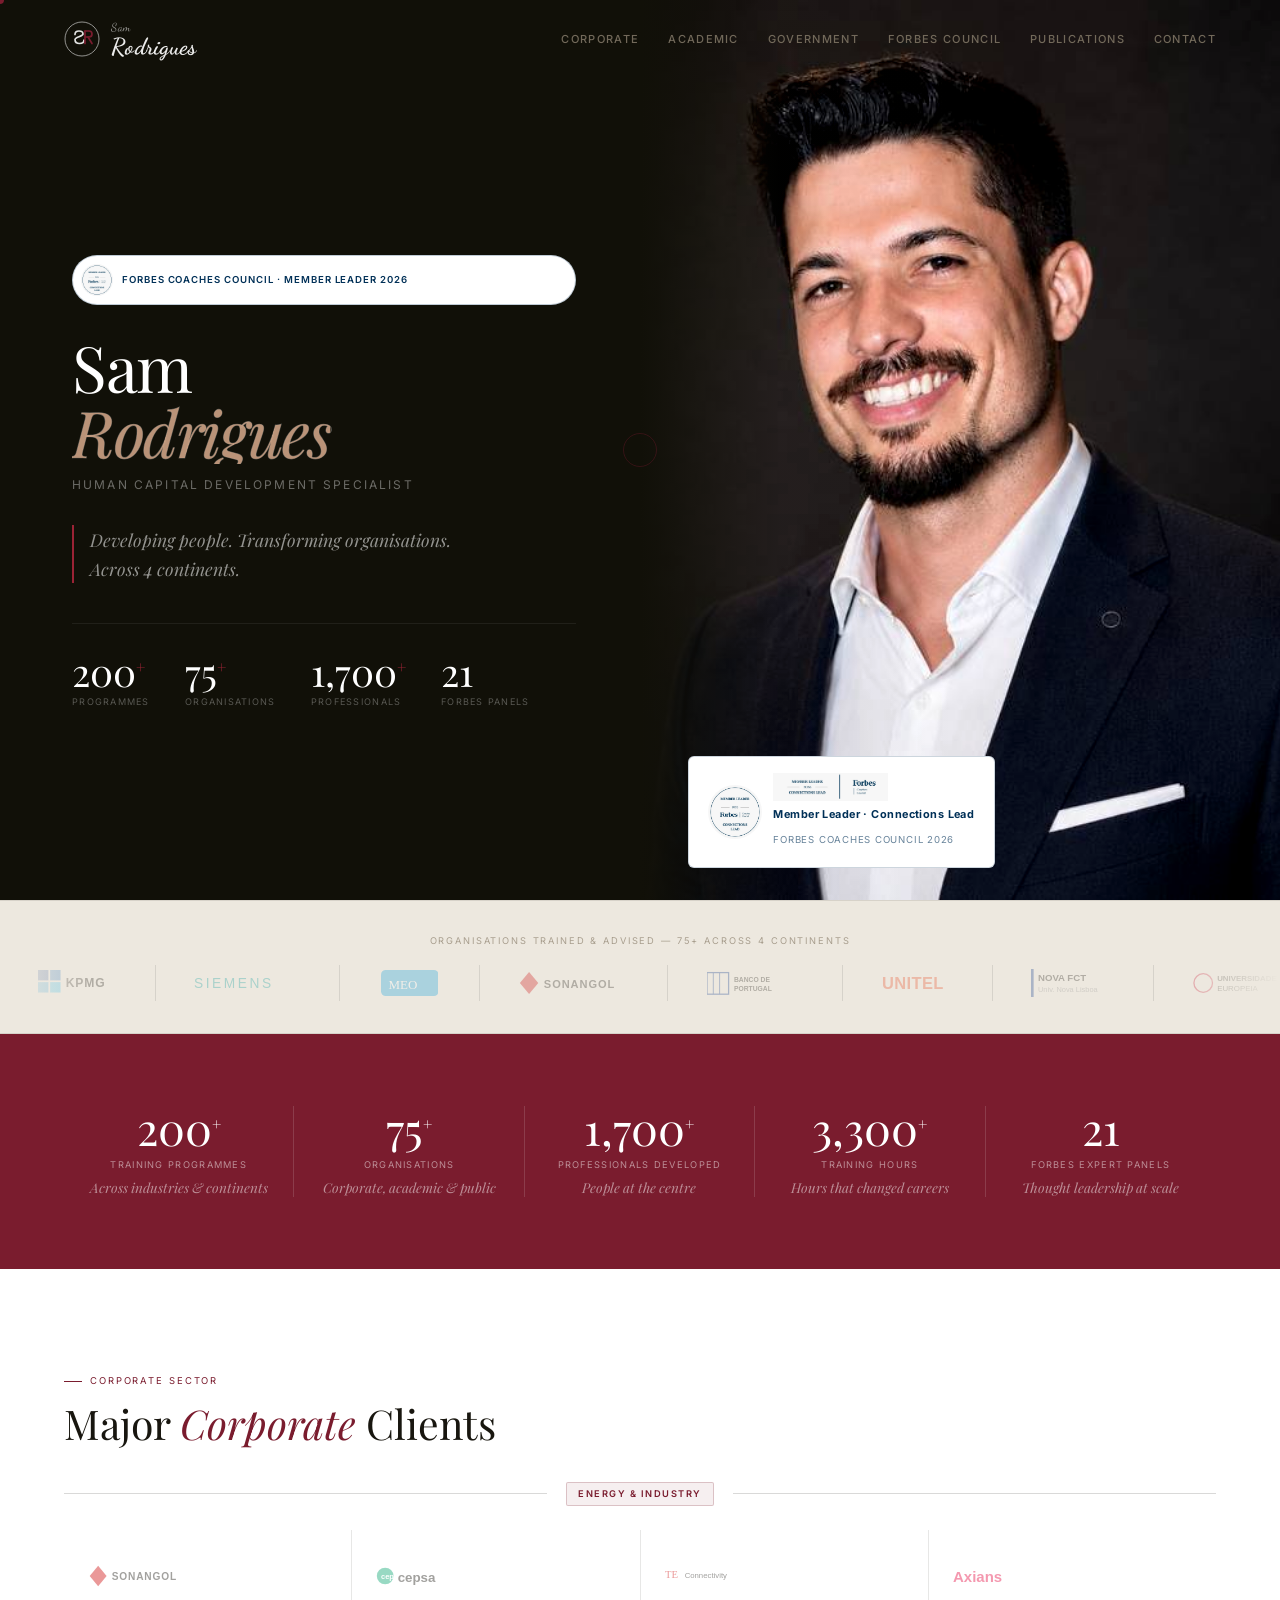
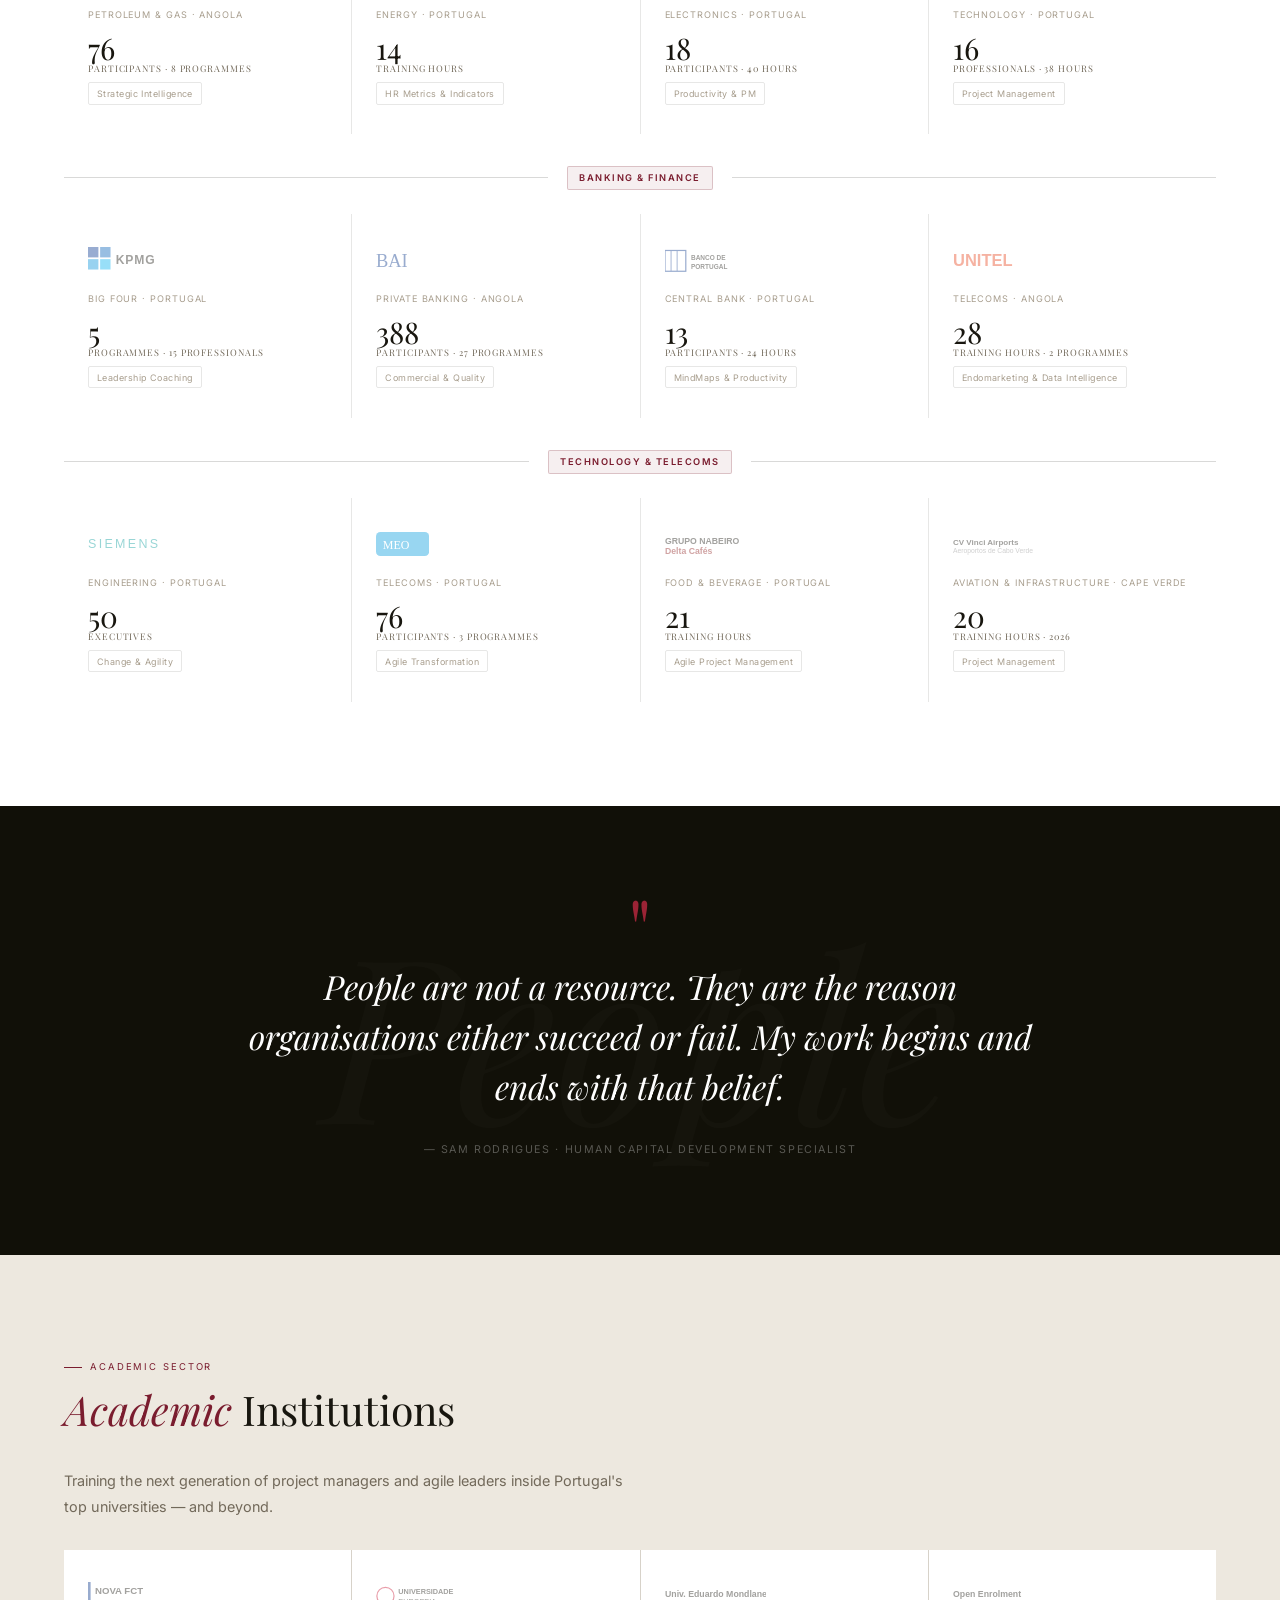
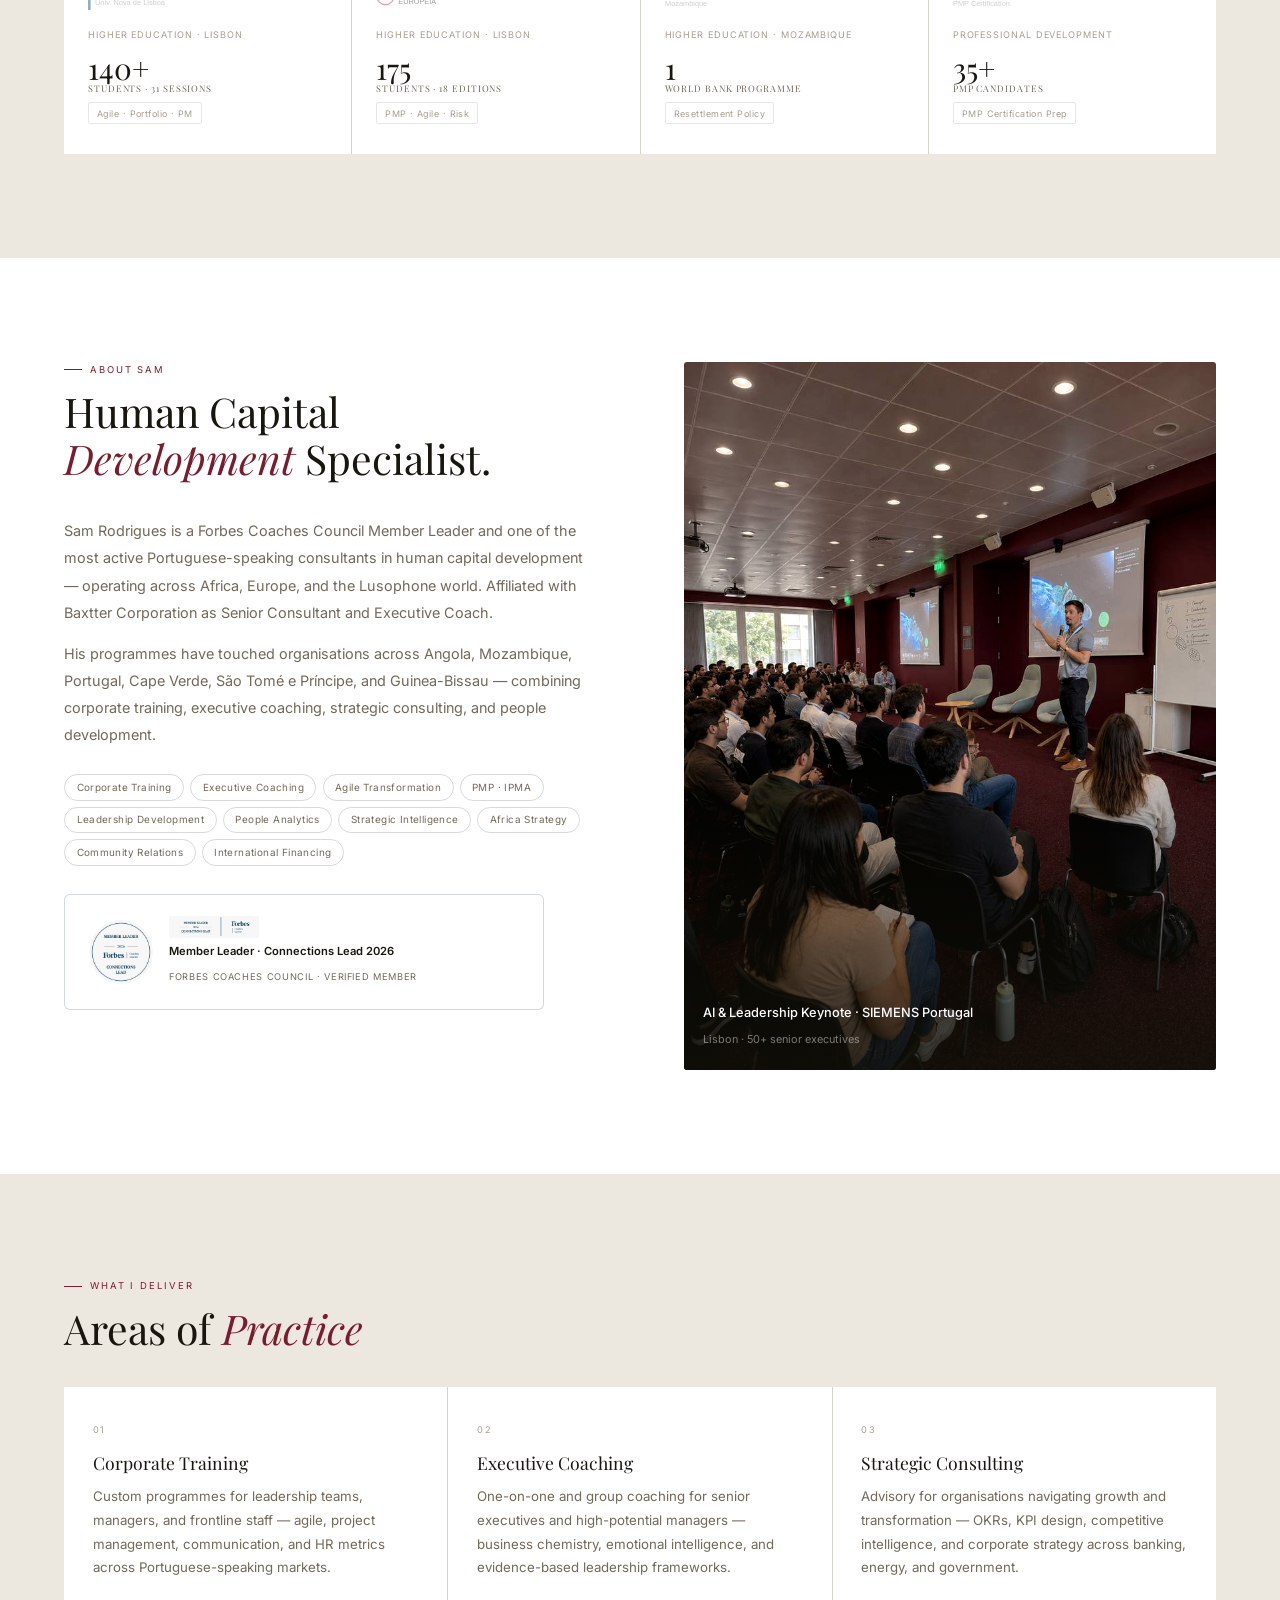
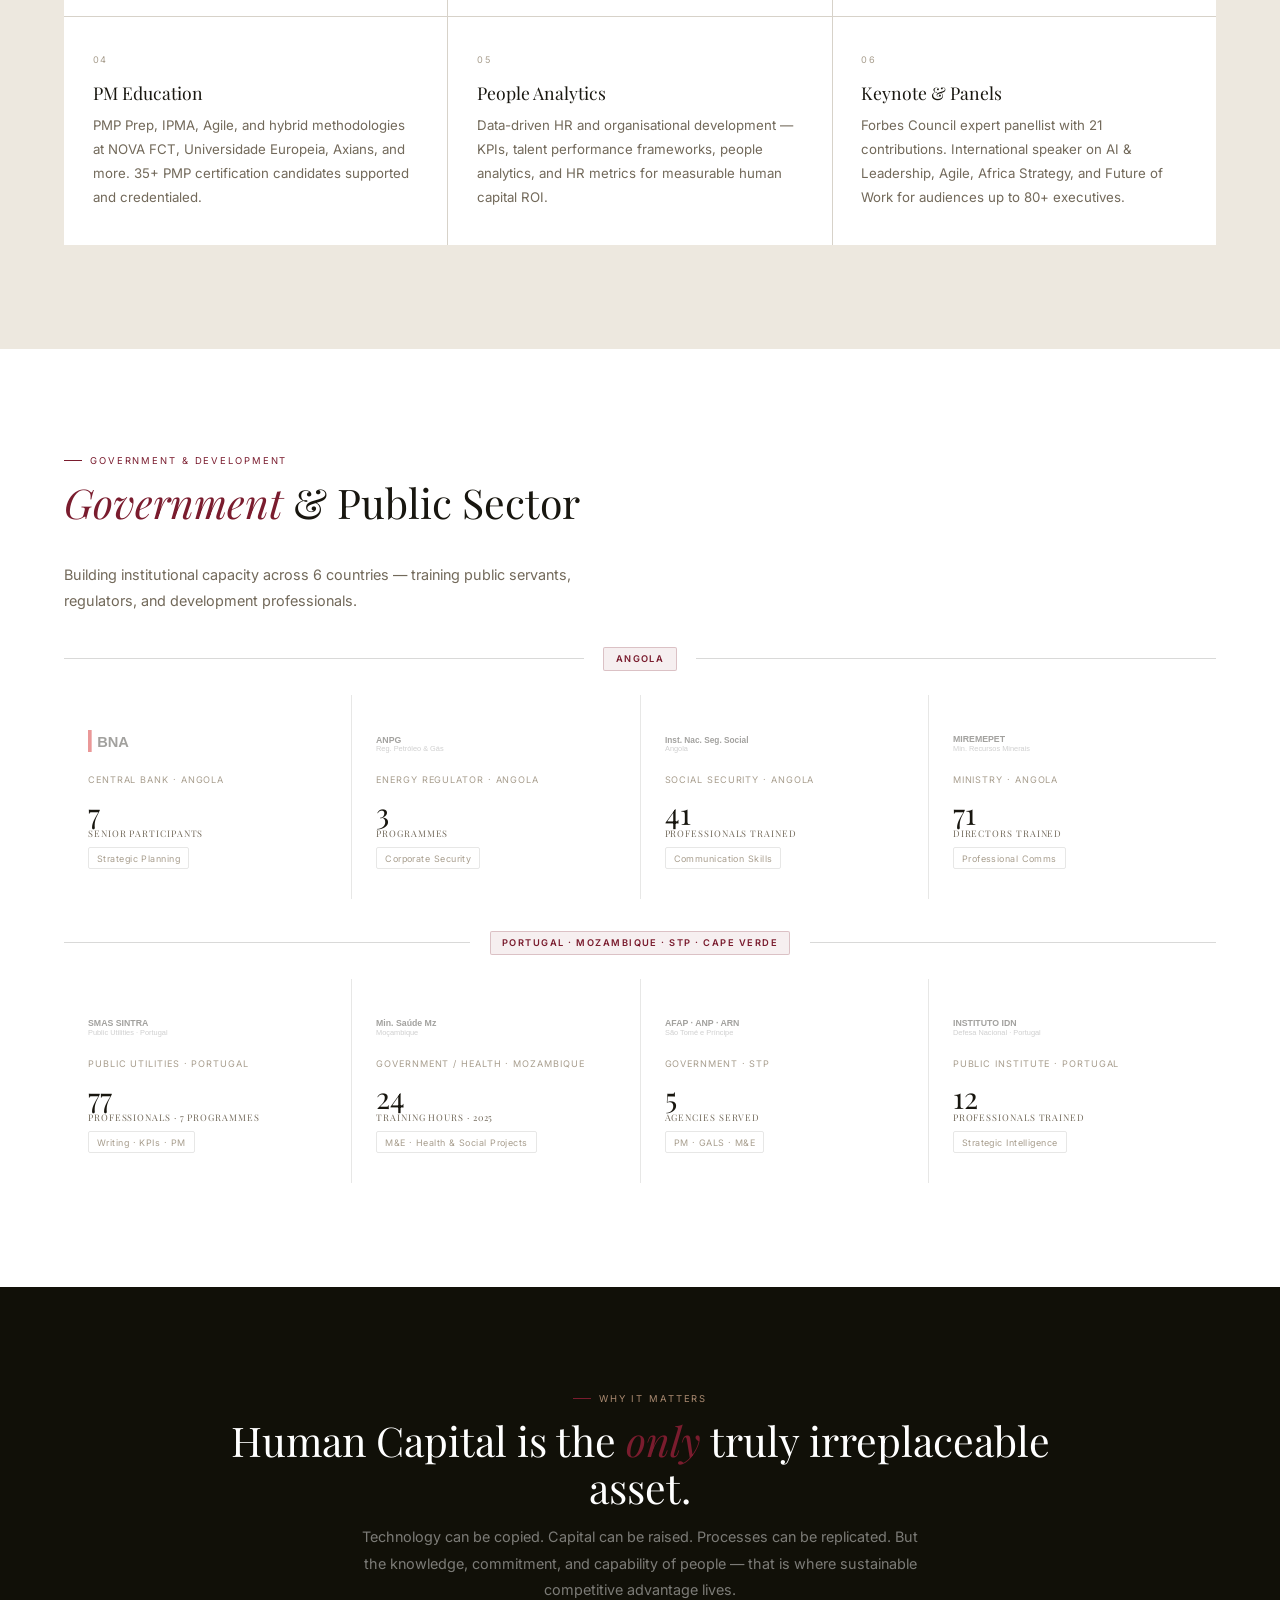
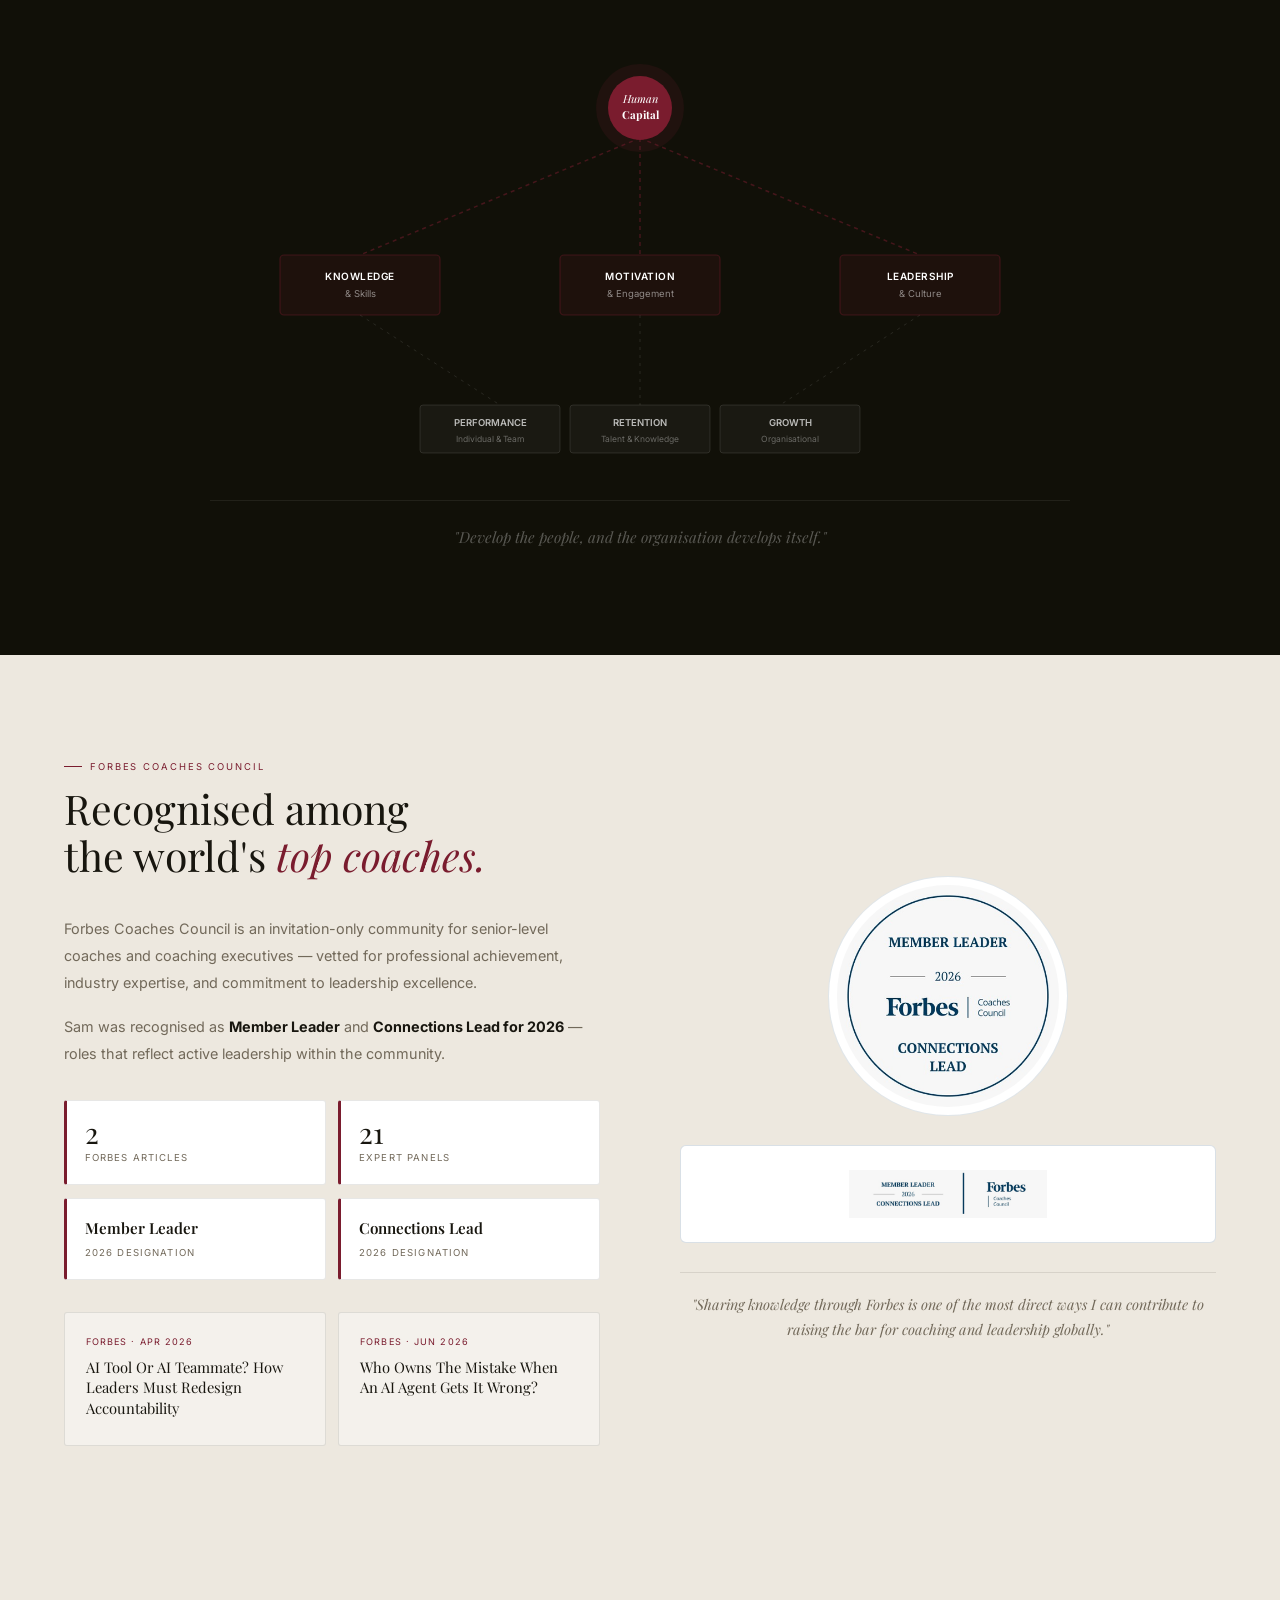
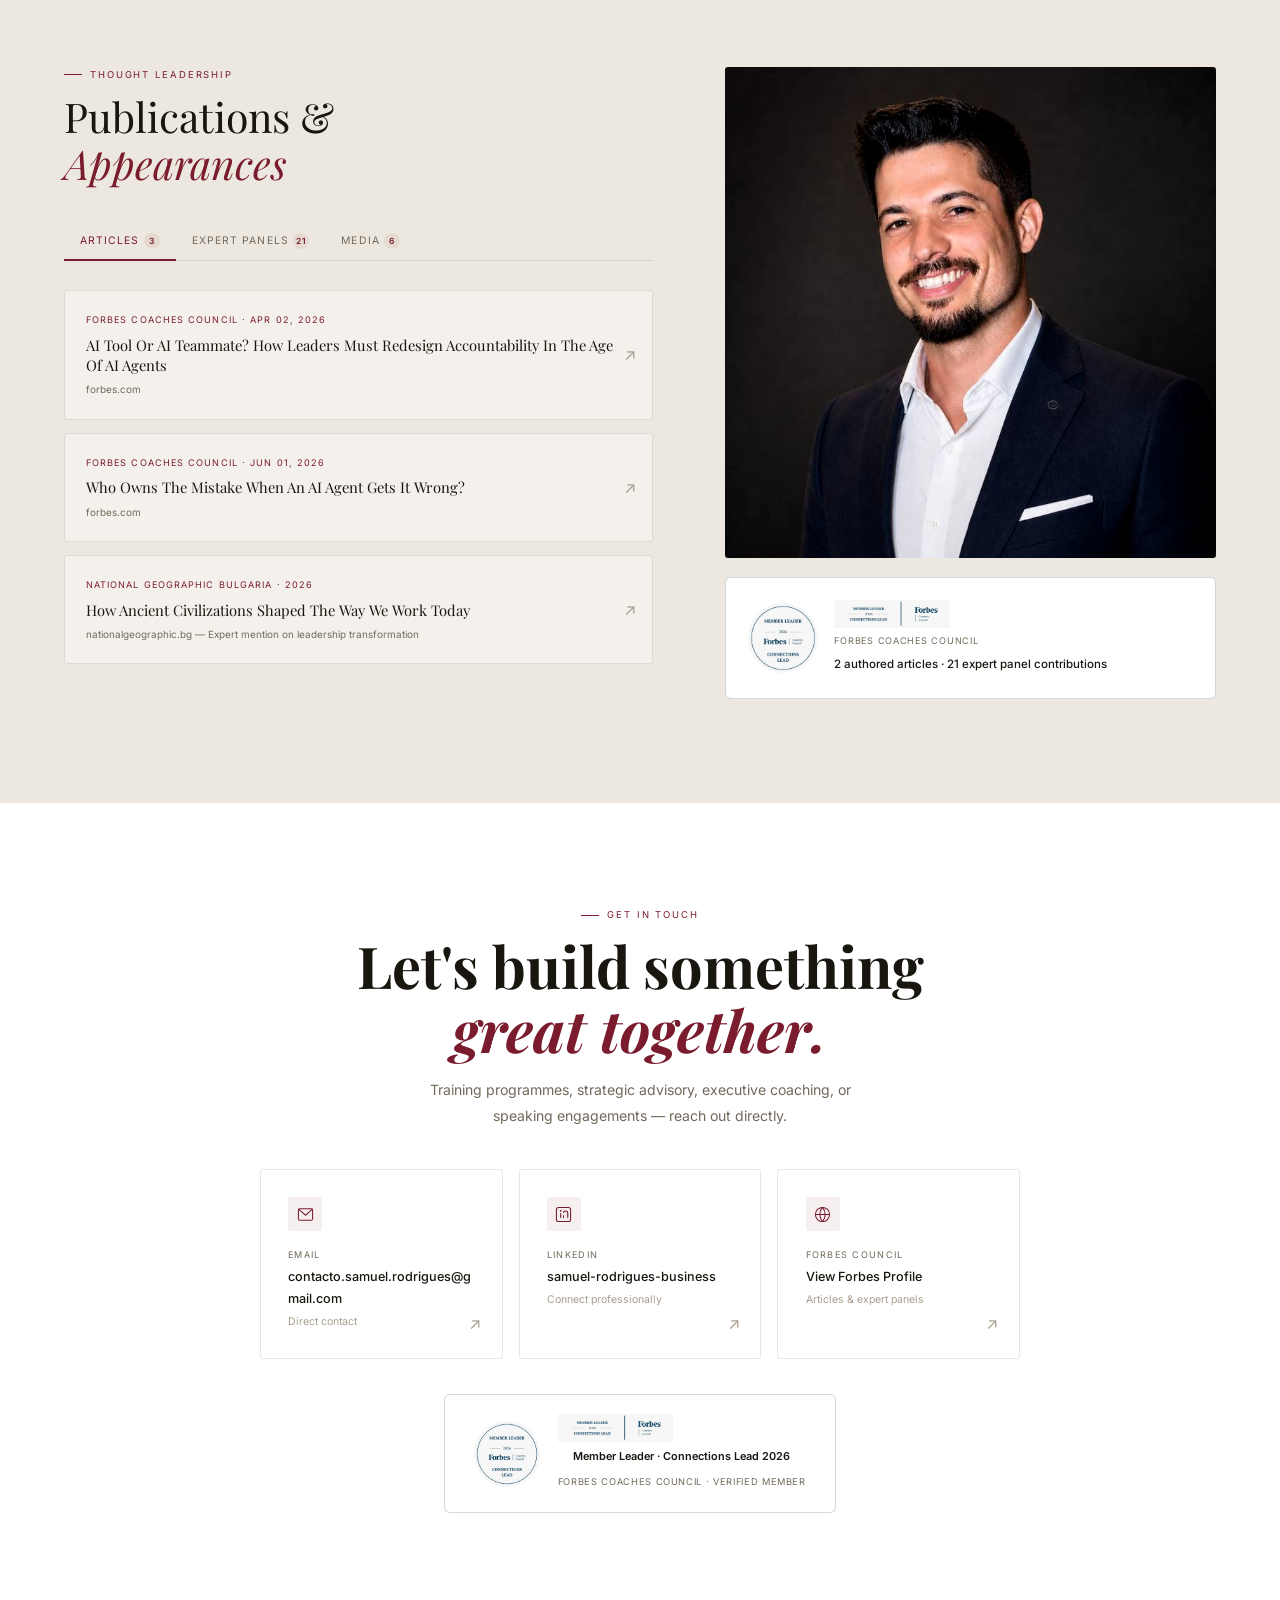
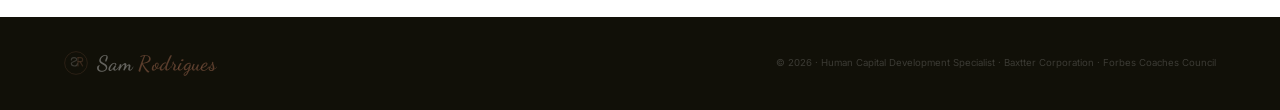
==== commit d602e009: "Add files via upload" ====
--- a/index.html
+++ b/index.html
@@ -1,12 +1,11 @@
 <!DOCTYPE html>
 <html lang="en">
 <head>
+<link rel="icon" type="image/svg+xml" href="favicon.svg">
 <meta charset="UTF-8">
 <meta name="viewport" content="width=device-width, initial-scale=1.0">
-<title>Samuel Rodrigues — Human Capital Development Specialist</title>
-
+<title>Sam Rodrigues — Human Capital Development Specialist</title>
 <link rel="stylesheet" href="assets/css/style.css">
-
 </head>
 <body>
 <div id="cur"></div>
@@ -26,7 +25,7 @@
   <path d="M24 16 L28 22.5" stroke="#7A1C2E" stroke-width="1.7" stroke-linecap="round"/>
 </svg></div>
     <div class="sig-text">
-      <span class="sig-first">Samuel</span>
+      <span class="sig-first">Sam</span>
       <span class="sig-last">Rodrigues</span>
     </div>
   </a>
@@ -48,7 +47,7 @@
       <img src="" data-img="fc" alt="Forbes">
       <span>Forbes Coaches Council · Member Leader 2026</span>
     </div>
-    <h1 class="hero-h1">Samuel<br><em data-t="Rodrigues">Rodrigues</em></h1>
+    <h1 class="hero-h1">Sam<br><em data-t="Rodrigues">Rodrigues</em></h1>
     <p class="hero-role">Human Capital Development Specialist</p>
     <p class="hero-tag">Developing people. Transforming organisations. Across 4 continents.</p>
     <div class="hero-nums">
@@ -153,7 +152,7 @@
   <div class="qbg">People</div>
   <span class="qmark">"</span>
   <p class="qtxt">People are not a resource. They are the reason organisations either succeed or fail. My work begins and ends with that belief.</p>
-  <p class="qattr">— Samuel Rodrigues · Human Capital Development Specialist</p>
+  <p class="qattr">— Sam Rodrigues · Human Capital Development Specialist</p>
 </section>
 
 <!-- ACADEMIC -->
@@ -173,9 +172,9 @@
 <section class="sec sec-w" id="about">
   <div class="about-g">
     <div>
-      <div class="s-eye">About Samuel</div>
+      <div class="s-eye">About Sam</div>
       <h2 class="s-h">Human Capital<br><em>Development</em> Specialist.</h2>
-      <p class="a-txt">Samuel Rodrigues is a Forbes Coaches Council Member Leader and one of the most active Portuguese-speaking consultants in human capital development — operating across Africa, Europe, and the Lusophone world. Affiliated with Baxtter Corporation as Senior Consultant and Executive Coach.</p>
+      <p class="a-txt">Sam Rodrigues is a Forbes Coaches Council Member Leader and one of the most active Portuguese-speaking consultants in human capital development — operating across Africa, Europe, and the Lusophone world. Affiliated with Baxtter Corporation as Senior Consultant and Executive Coach.</p>
       <p class="a-txt">His programmes have touched organisations across Angola, Mozambique, Portugal, Cape Verde, São Tomé e Príncipe, and Guinea-Bissau — combining corporate training, executive coaching, strategic consulting, and people development.</p>
       <div class="tags">
         <span class="tag">Corporate Training</span><span class="tag">Executive Coaching</span>
@@ -290,7 +289,7 @@
       <div class="s-eye">Forbes Coaches Council</div>
       <h2 class="s-h">Recognised among<br>the world's <em>top coaches.</em></h2>
       <p style="font-size:.9rem;color:var(--muted);line-height:1.9;margin-bottom:1rem">Forbes Coaches Council is an invitation-only community for senior-level coaches and coaching executives — vetted for professional achievement, industry expertise, and commitment to leadership excellence.</p>
-      <p style="font-size:.9rem;color:var(--muted);line-height:1.9;margin-bottom:2rem">Samuel was recognised as <strong style="color:var(--ink)">Member Leader</strong> and <strong style="color:var(--ink)">Connections Lead for 2026</strong> — roles that reflect active leadership within the community.</p>
+      <p style="font-size:.9rem;color:var(--muted);line-height:1.9;margin-bottom:2rem">Sam was recognised as <strong style="color:var(--ink)">Member Leader</strong> and <strong style="color:var(--ink)">Connections Lead for 2026</strong> — roles that reflect active leadership within the community.</p>
       <div style="display:grid;grid-template-columns:1fr 1fr;gap:.8rem;margin-bottom:2rem">
         <div style="padding:1.1rem;background:var(--white);border:1px solid var(--bd);border-left:3px solid var(--burg);border-radius:3px"><div style="font-family:'Playfair Display',serif;font-size:1.8rem;color:var(--ink);line-height:1">2</div><div style="font-size:.6rem;letter-spacing:.12em;text-transform:uppercase;color:var(--muted);margin-top:.2rem">Forbes Articles</div></div>
         <div style="padding:1.1rem;background:var(--white);border:1px solid var(--bd);border-left:3px solid var(--burg);border-radius:3px"><div style="font-family:'Playfair Display',serif;font-size:1.8rem;color:var(--ink);line-height:1">21</div><div style="font-size:.6rem;letter-spacing:.12em;text-transform:uppercase;color:var(--muted);margin-top:.2rem">Expert Panels</div></div>
@@ -309,9 +308,9 @@
       </div>
     </div>
     <div style="display:flex;flex-direction:column;align-items:center;gap:1.8rem">
-      <img data-img="fc" src="" alt="Forbes Coaches Council Member Leader 2026" style="width:200px;height:200px;object-fit:contain">
-      <div style="background:var(--ink);border-radius:4px;padding:1.2rem 2rem;width:100%;text-align:center">
-        <img data-img="fw" src="" alt="Forbes Member Leader 2026 Connections Lead" style="height:36px;width:auto;max-width:100%;display:block;margin:0 auto">
+      <img data-img="fc" src="" alt="Forbes Coaches Council Member Leader 2026" style="width:240px;height:240px;object-fit:contain;background:#ffffff;border-radius:50%;padding:8px;border:1px solid rgba(0,48,87,.12)">
+      <div style="background:#ffffff;border:1px solid rgba(0,48,87,.15);border-radius:6px;padding:1.5rem 2rem;width:100%;text-align:center">
+        <img data-img="fw" src="" alt="Forbes Member Leader 2026 Connections Lead" style="height:48px;width:auto;max-width:100%;display:block;margin:0 auto">
       </div>
       <p style="font-family:'Playfair Display',serif;font-style:italic;font-size:.9rem;color:var(--muted);text-align:center;line-height:1.7;border-top:1px solid var(--bd);padding-top:1.2rem;width:100%">"Sharing knowledge through Forbes is one of the most direct ways I can contribute to raising the bar for coaching and leadership globally."</p>
     </div>
@@ -413,7 +412,7 @@
 <footer>
   <div class="foot-sig" style="display:flex;align-items:center;gap:.55rem">
     <svg width="24" height="24" viewBox="0 0 36 36" xmlns="http://www.w3.org/2000/svg" fill="none" style="opacity:.35;flex-shrink:0"><circle cx="18" cy="18" r="17" stroke="rgba(200,130,100,.6)" stroke-width="1"/><path d="M11 13.5 C11 11.5 12.5 10 15 10 C17.5 10 19 11.5 19 13 C19 15.5 11 16 11 18.5 C11 21 12.5 22.5 15.5 22.5 C18.5 22.5 20 21 20 19" stroke="rgba(255,255,255,.5)" stroke-width="1.7" stroke-linecap="round"/><path d="M21 10 L21 22.5" stroke="rgba(200,130,100,.6)" stroke-width="1.7" stroke-linecap="round"/><path d="M21 10 L25 10 C27 10 28 11 28 13 C28 15 27 16 25 16 L21 16" stroke="rgba(200,130,100,.6)" stroke-width="1.7" stroke-linecap="round" stroke-linejoin="round"/><path d="M24 16 L28 22.5" stroke="rgba(200,130,100,.6)" stroke-width="1.7" stroke-linecap="round"/></svg>
-    <span style="font-family:'Dancing Script',cursive;font-size:1.3rem;font-weight:600;color:rgba(255,255,255,.35)">Samuel <span style="color:rgba(200,130,100,.4)">Rodrigues</span></span>
+    <span style="font-family:'Dancing Script',cursive;font-size:1.3rem;font-weight:600;color:rgba(255,255,255,.35)">Sam <span style="color:rgba(200,130,100,.4)">Rodrigues</span></span>
   </div>
   <div class="foot-r">© 2026 · Human Capital Development Specialist · Baxtter Corporation · Forbes Coaches Council</div>
 </footer>
--- a/assets/css/style.css
+++ b/assets/css/style.css
@@ -59,9 +59,9 @@
 .hero{min-height:100vh;display:grid;grid-template-columns:1fr 1fr;overflow:hidden}
 .hero-l{background:var(--dark);display:flex;flex-direction:column;justify-content:center;padding:9rem 4rem 5rem 4.5rem;position:relative}
 
-.fpill{display:inline-flex;align-items:center;gap:.55rem;margin-bottom:1.8rem;padding:.42rem .85rem .42rem .42rem;border:1px solid rgba(0,48,87,.2);border-radius:100px;background:rgba(255,255,255,.12);opacity:0;animation:fadeUp .7s ease forwards .2s}
-.fpill img{height:24px;width:24px;border-radius:50%;object-fit:cover;flex-shrink:0}
-.fpill span{font-size:.6rem;letter-spacing:.1em;text-transform:uppercase;color:rgba(255,255,255,.65);font-weight:500}
+.fpill{display:inline-flex;align-items:center;gap:.55rem;margin-bottom:1.8rem;padding:.5rem 1.1rem .5rem .5rem;border:1px solid rgba(0,48,87,.25);border-radius:100px;background:#ffffff;opacity:0;animation:fadeUp .7s ease forwards .2s}
+.fpill img{height:32px;width:32px;border-radius:50%;object-fit:cover;flex-shrink:0}
+.fpill span{font-size:.6rem;letter-spacing:.1em;text-transform:uppercase;color:#003057;font-weight:600}
 h1.hero-h1{font-family:'Playfair Display',serif;font-size:clamp(3rem,5vw,5.8rem);font-weight:400;line-height:1.02;color:#fff;letter-spacing:-.022em;margin-bottom:.7rem;opacity:0;animation:fadeUp .8s ease forwards .4s}
 h1.hero-h1 em{display:block;font-style:italic;color:transparent;-webkit-text-stroke:1px rgba(255,255,255,.28);position:relative;overflow:hidden}
 h1.hero-h1 em::after{content:attr(data-t);position:absolute;left:0;top:0;color:rgba(210,165,135,.88);-webkit-text-stroke:0;clip-path:inset(0 100% 0 0);animation:textIn 1.8s cubic-bezier(.16,1,.3,1) forwards 1s}
@@ -76,11 +76,11 @@
 .hero-r img.hp{width:100%;height:100%;object-fit:cover;object-position:center top;display:block;filter:grayscale(10%) contrast(1.07);transition:transform 7s ease}
 .hero:hover .hero-r img.hp{transform:scale(1.03)}
 .hero-r-ov{position:absolute;inset:0;background:linear-gradient(to right,var(--dark) 0%,rgba(17,16,8,.03) 22%,transparent 50%);pointer-events:none}
-.hbadge{position:absolute;bottom:2rem;left:3rem;z-index:10;background:#FFFFFF;border:1px solid rgba(0,48,87,.2);border-radius:5px;padding:.75rem .95rem;display:flex;align-items:center;gap:.7rem;backdrop-filter:blur(12px)}
-.hbadge img.fc{height:40px;width:40px;border-radius:50%;object-fit:cover;flex-shrink:0}
-.hb-t img.fw{height:22px;filter:none;opacity:1;display:block;margin-bottom:.22rem}
-.hb-t strong{display:block;font-size:.62rem;font-weight:600;color:#003057;letter-spacing:.04em}
-.hb-t small{font-size:.56rem;color:rgba(0,48,87,.55);text-transform:uppercase;letter-spacing:.08em}
+.hbadge{position:absolute;bottom:2rem;left:3rem;z-index:10;background:#ffffff;border:1px solid rgba(0,48,87,.2);border-radius:6px;padding:1rem 1.2rem;display:flex;align-items:center;gap:.7rem;backdrop-filter:blur(12px)}
+.hbadge img.fc{height:54px;width:54px;border-radius:50%;object-fit:cover;flex-shrink:0}
+.hb-t img.fw{height:28px;filter:none;opacity:1;display:block;margin-bottom:.3rem}
+.hb-t strong{display:block;font-size:.68rem;font-weight:700;color:#003057;letter-spacing:.04em}
+.hb-t small{font-size:.6rem;color:rgba(0,48,87,.6);text-transform:uppercase;letter-spacing:.08em}
 
 @keyframes fadeUp{from{opacity:0;transform:translateY(16px)}to{opacity:1;transform:none}}
 @keyframes fadeIn{from{opacity:0}to{opacity:1}}
@@ -156,8 +156,8 @@
 .tags{display:flex;flex-wrap:wrap;gap:.38rem;margin-top:1.6rem}
 .tag{padding:.24rem .72rem;border:1px solid var(--bd2);border-radius:100px;font-size:.62rem;color:var(--muted);letter-spacing:.04em;transition:all .3s;cursor:default}
 .tag:hover{border-color:var(--bl);color:var(--burg);background:var(--bp)}
-.a-fb{display:flex;align-items:center;gap:.9rem;padding:1rem 1.2rem;border:1px solid var(--bl);border-radius:4px;background:var(--bp);margin-top:1.8rem;max-width:460px}
-.a-fb img.fc{height:46px;width:46px;border-radius:50%;object-fit:cover;flex-shrink:0}
+.a-fb{display:flex;align-items:center;gap:1rem;padding:1.3rem 1.5rem;border:1px solid rgba(0,48,87,.18);border-radius:6px;background:#ffffff;margin-top:1.8rem;max-width:480px}
+.a-fb img.fc{height:64px;width:64px;border-radius:50%;object-fit:cover;flex-shrink:0}
 .a-fb img.fw{height:22px;filter:none;opacity:1;display:block;margin-bottom:.22rem}
 .a-fb strong{font-size:.7rem;font-weight:600;color:var(--ink);display:block}
 .a-fb small{font-size:.58rem;color:var(--muted);text-transform:uppercase;letter-spacing:.07em}
@@ -212,9 +212,9 @@
 .m-c:hover .mc-arr{color:var(--burg);transform:translateY(-50%) translateX(2px)}
 .pub-proof{position:sticky;top:7rem;display:flex;flex-direction:column;gap:1.2rem}
 .proof-img img{width:100%;display:block;border-radius:3px;filter:contrast(1.06)}
-.proof-fb{background:var(--white);border:1px solid var(--bl);border-radius:4px;padding:1.1rem;display:flex;align-items:center;gap:.8rem}
-.proof-fb img.fc{height:50px;width:50px;border-radius:50%;object-fit:cover;flex-shrink:0}
-.pf-info img.fw{height:20px;display:block;margin-bottom:.22rem;filter:none;opacity:1}
+.proof-fb{background:#ffffff;border:1px solid rgba(0,48,87,.18);border-radius:6px;padding:1.4rem;display:flex;align-items:center;gap:1rem}
+.proof-fb img.fc{height:70px;width:70px;border-radius:50%;object-fit:cover;flex-shrink:0}
+.pf-info img.fw{height:28px;display:block;margin-bottom:.3rem;filter:none;opacity:1}
 .pf-info small{display:block;font-size:.57rem;color:var(--muted);text-transform:uppercase;letter-spacing:.08em}
 .pf-info span{font-size:.72rem;color:var(--ink);font-weight:500}
 
@@ -232,9 +232,9 @@
 .ct-sub2{font-size:.66rem;color:var(--dim);margin-top:.22rem}
 .ct-arr{position:absolute;bottom:1.3rem;right:1.3rem;color:var(--dim);transition:all .28s}
 .ct-card:hover .ct-arr{color:var(--burg);transform:translate(2px,-2px)}
-.ct-fb{margin-top:2.2rem;display:inline-flex;align-items:center;gap:1rem;padding:.9rem 1.5rem;border:1px solid var(--bl);border-radius:4px;background:var(--bp)}
-.ct-fb img.fc{height:48px;width:48px;border-radius:50%;object-fit:cover;flex-shrink:0}
-.ct-fb img.fw{height:20px;display:block;margin-bottom:.22rem;filter:none;opacity:1}
+.ct-fb{margin-top:2.2rem;display:inline-flex;align-items:center;gap:1.1rem;padding:1.2rem 1.8rem;border:1px solid rgba(0,48,87,.18);border-radius:6px;background:#ffffff}
+.ct-fb img.fc{height:66px;width:66px;border-radius:50%;object-fit:cover;flex-shrink:0}
+.ct-fb img.fw{height:28px;display:block;margin-bottom:.3rem;filter:none;opacity:1}
 .ct-fb strong{font-size:.68rem;font-weight:600;color:var(--ink);display:block}
 .ct-fb small{font-size:.58rem;color:var(--muted);text-transform:uppercase;letter-spacing:.07em}
 
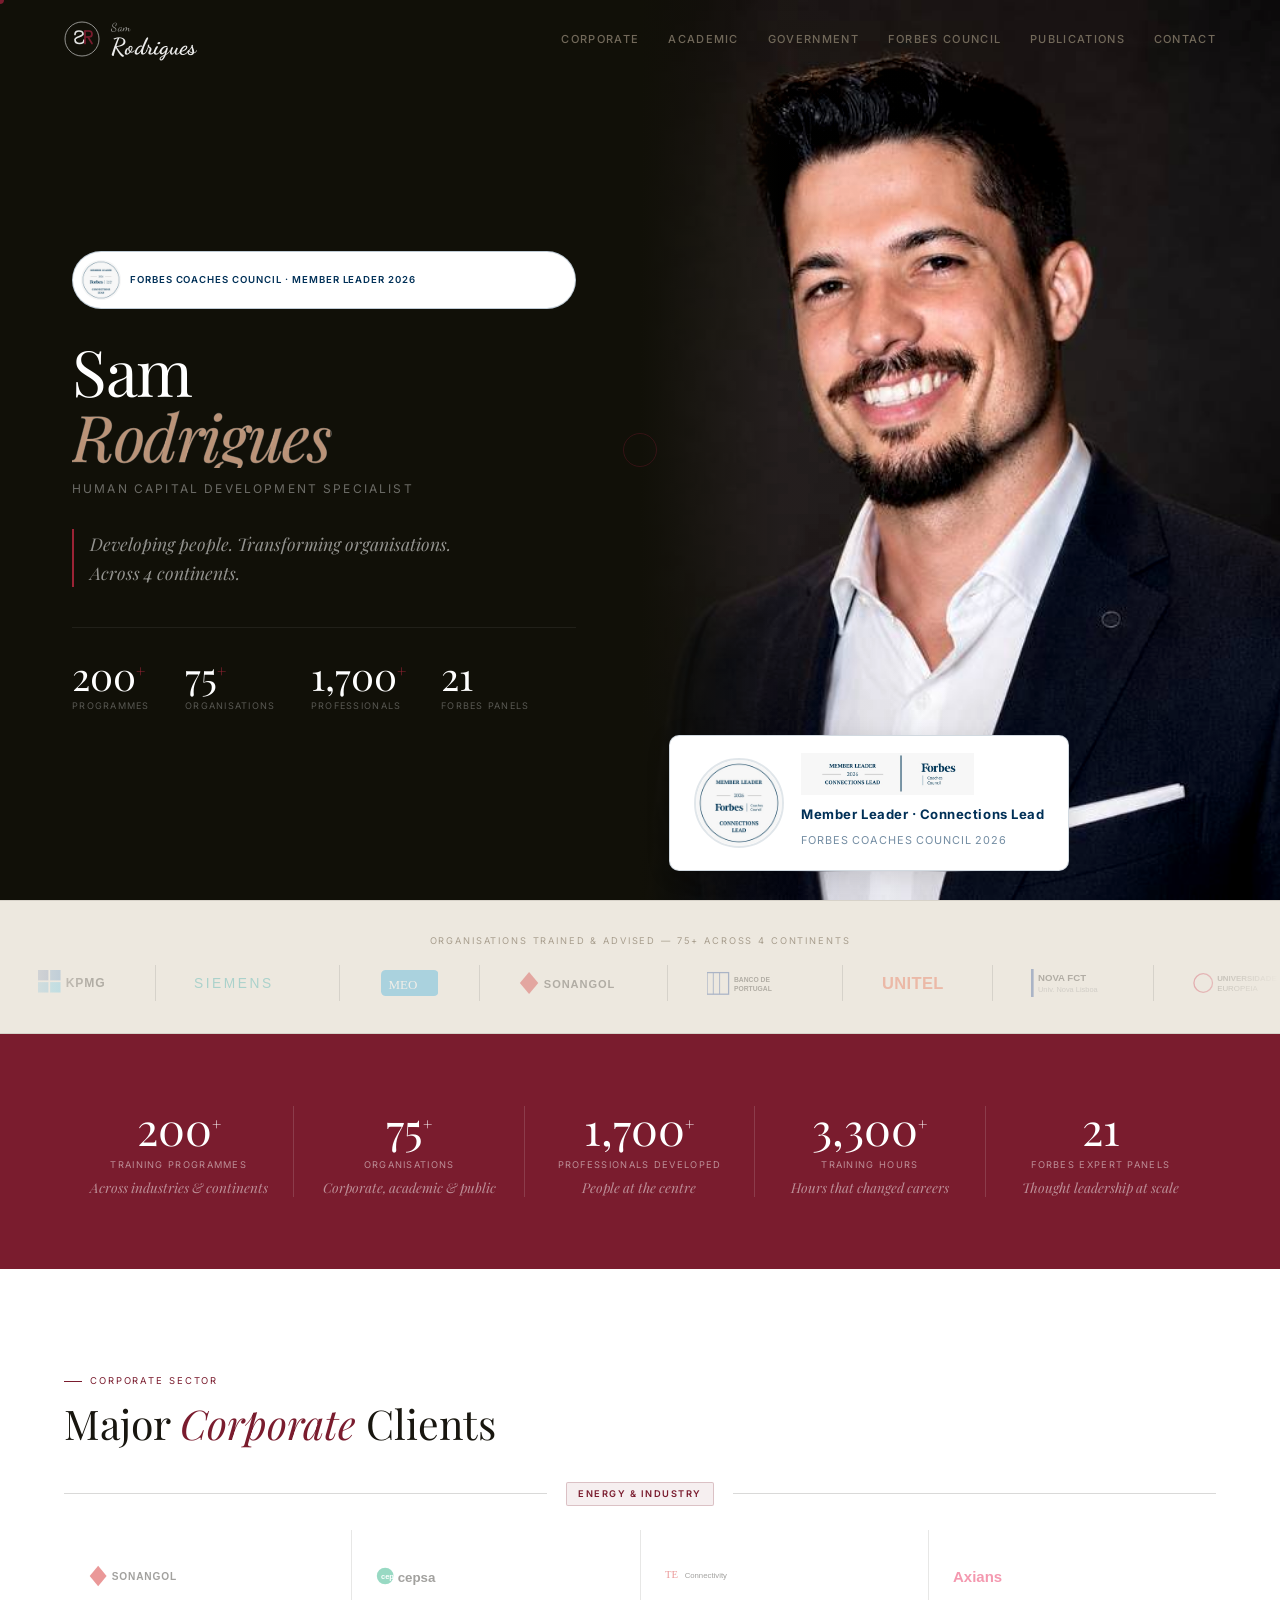
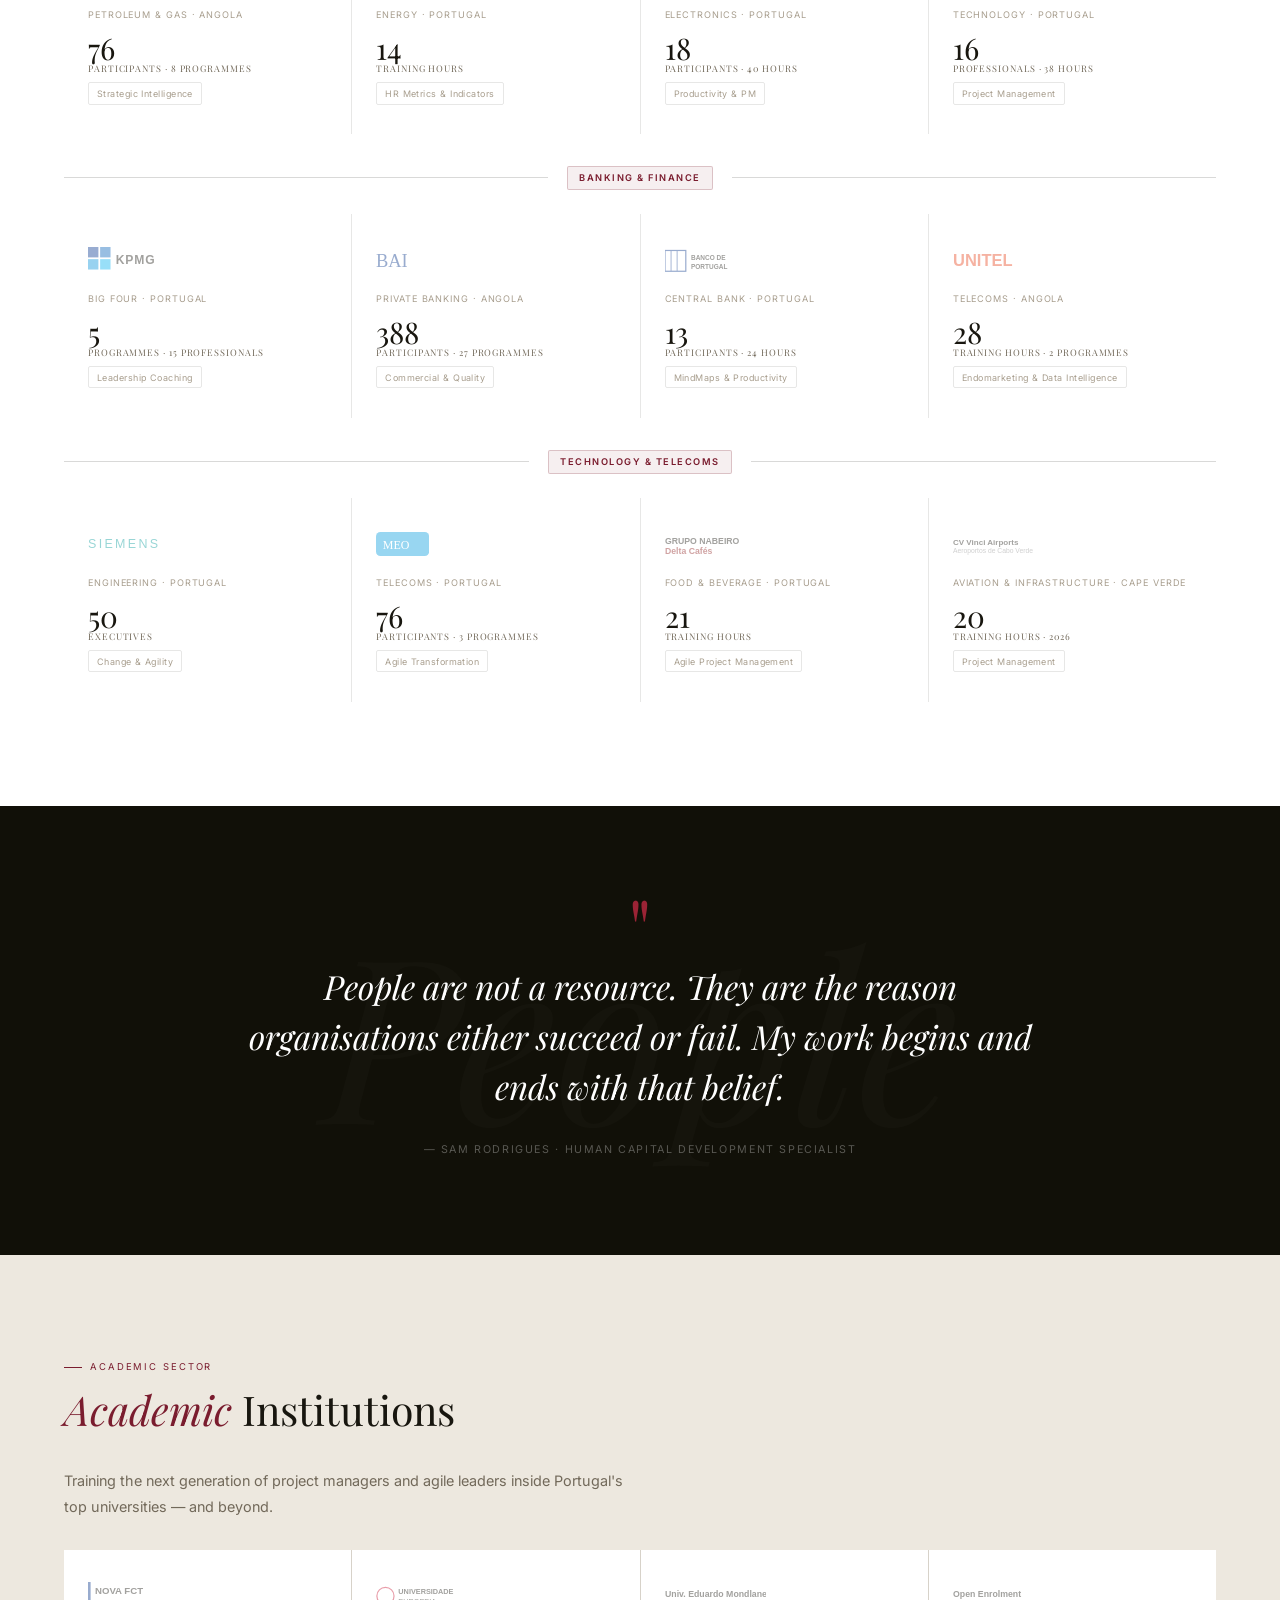
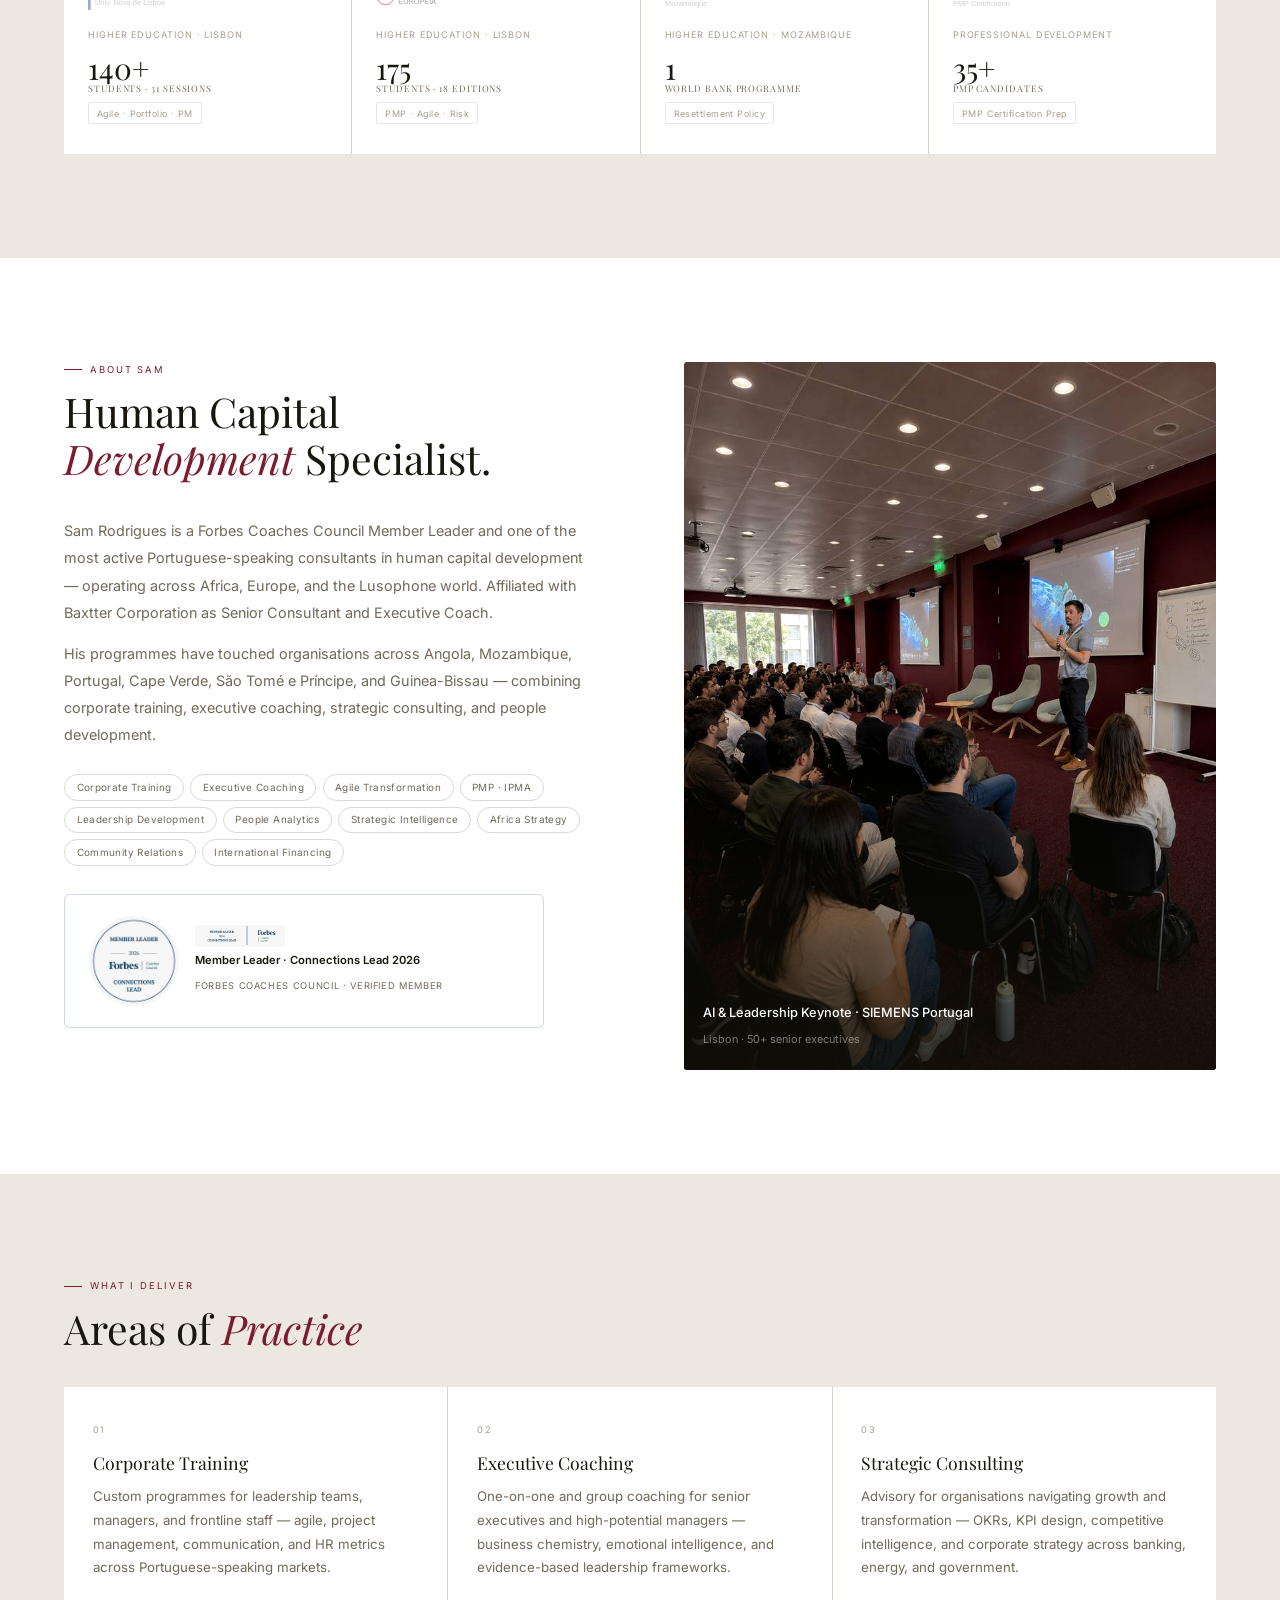
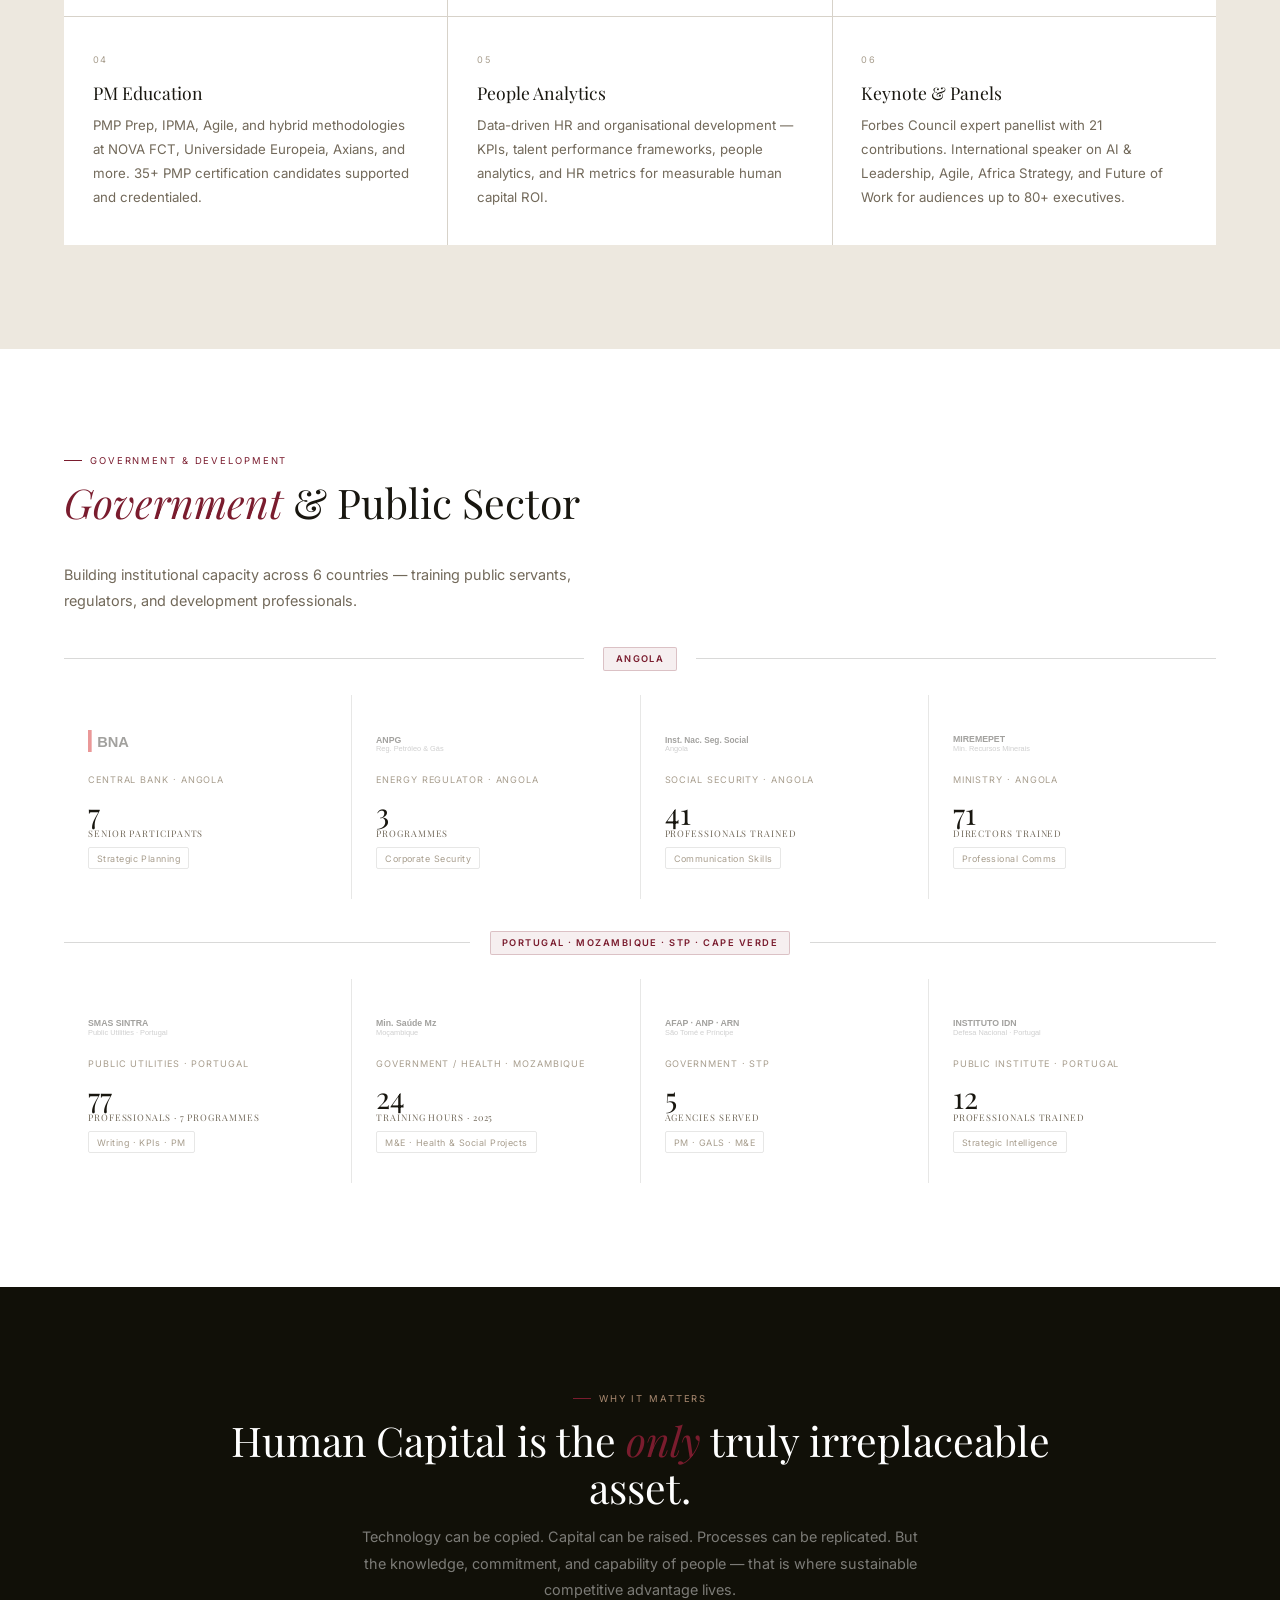
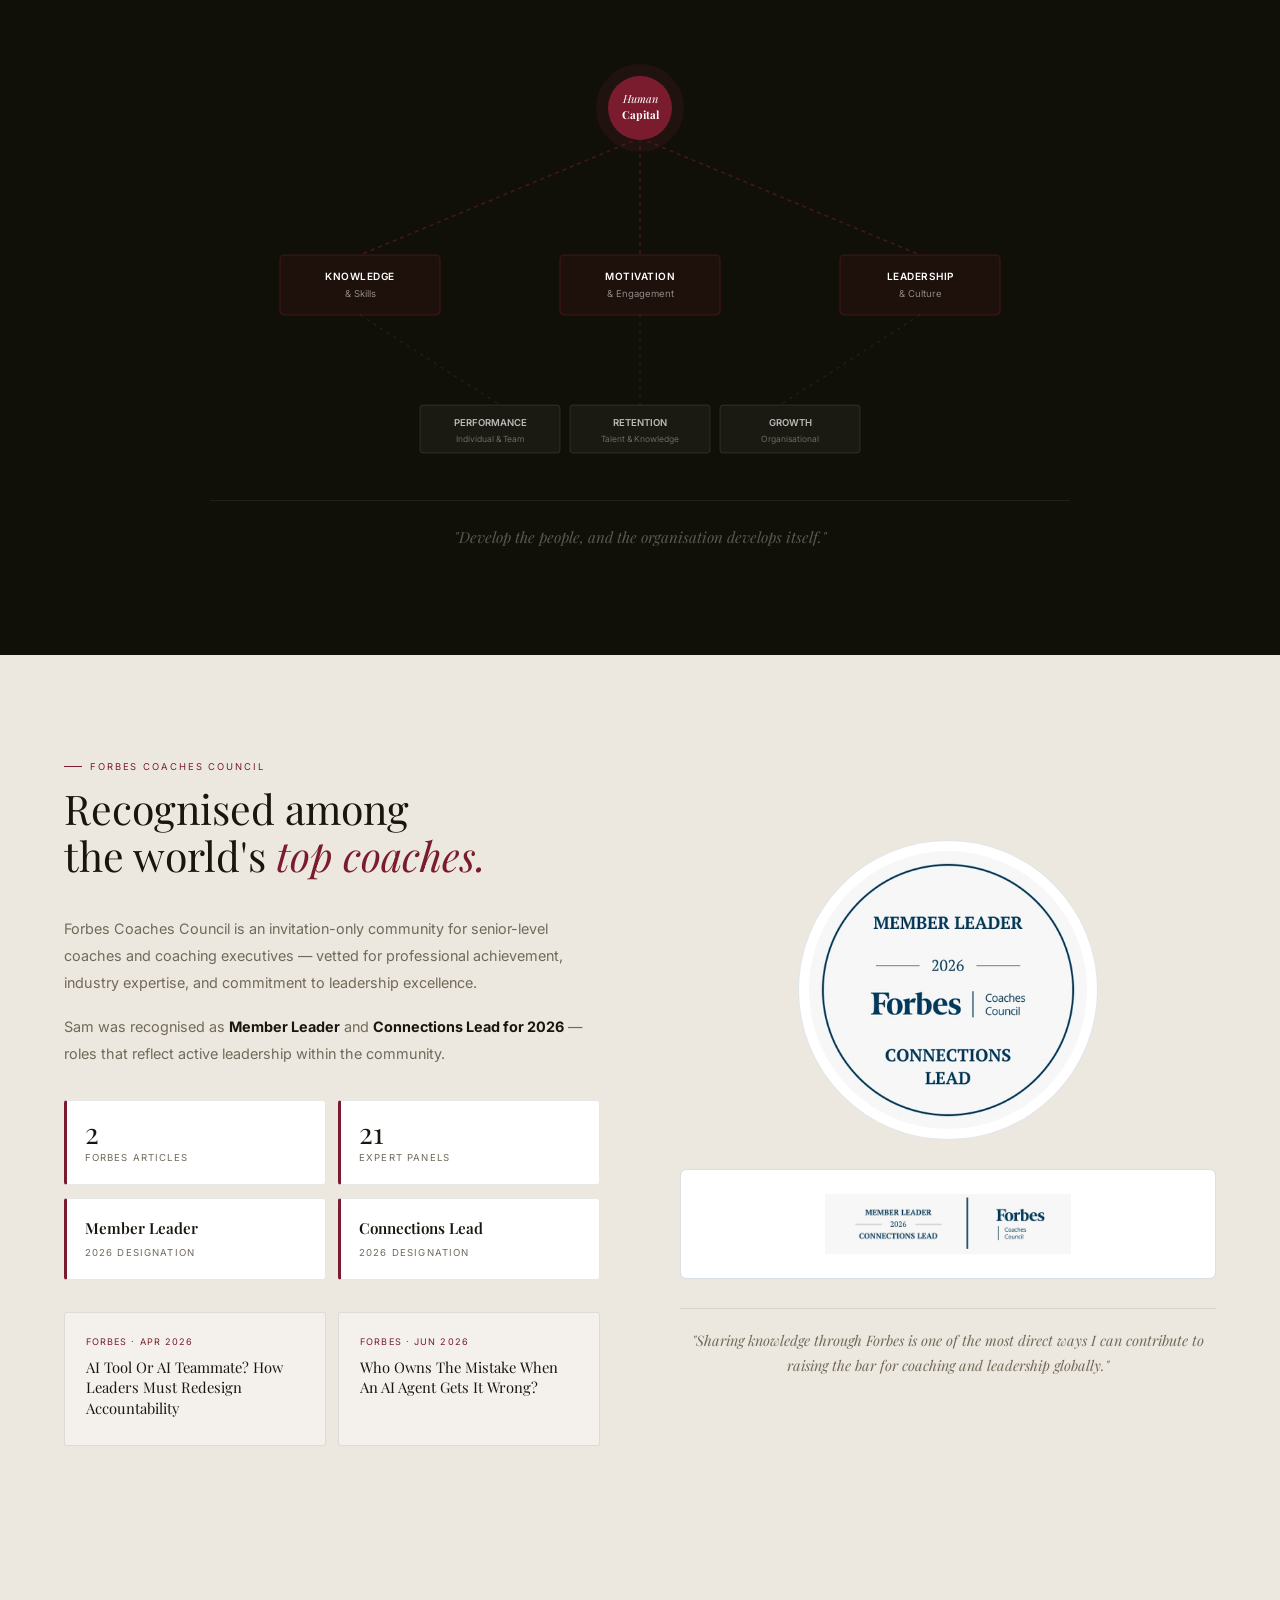
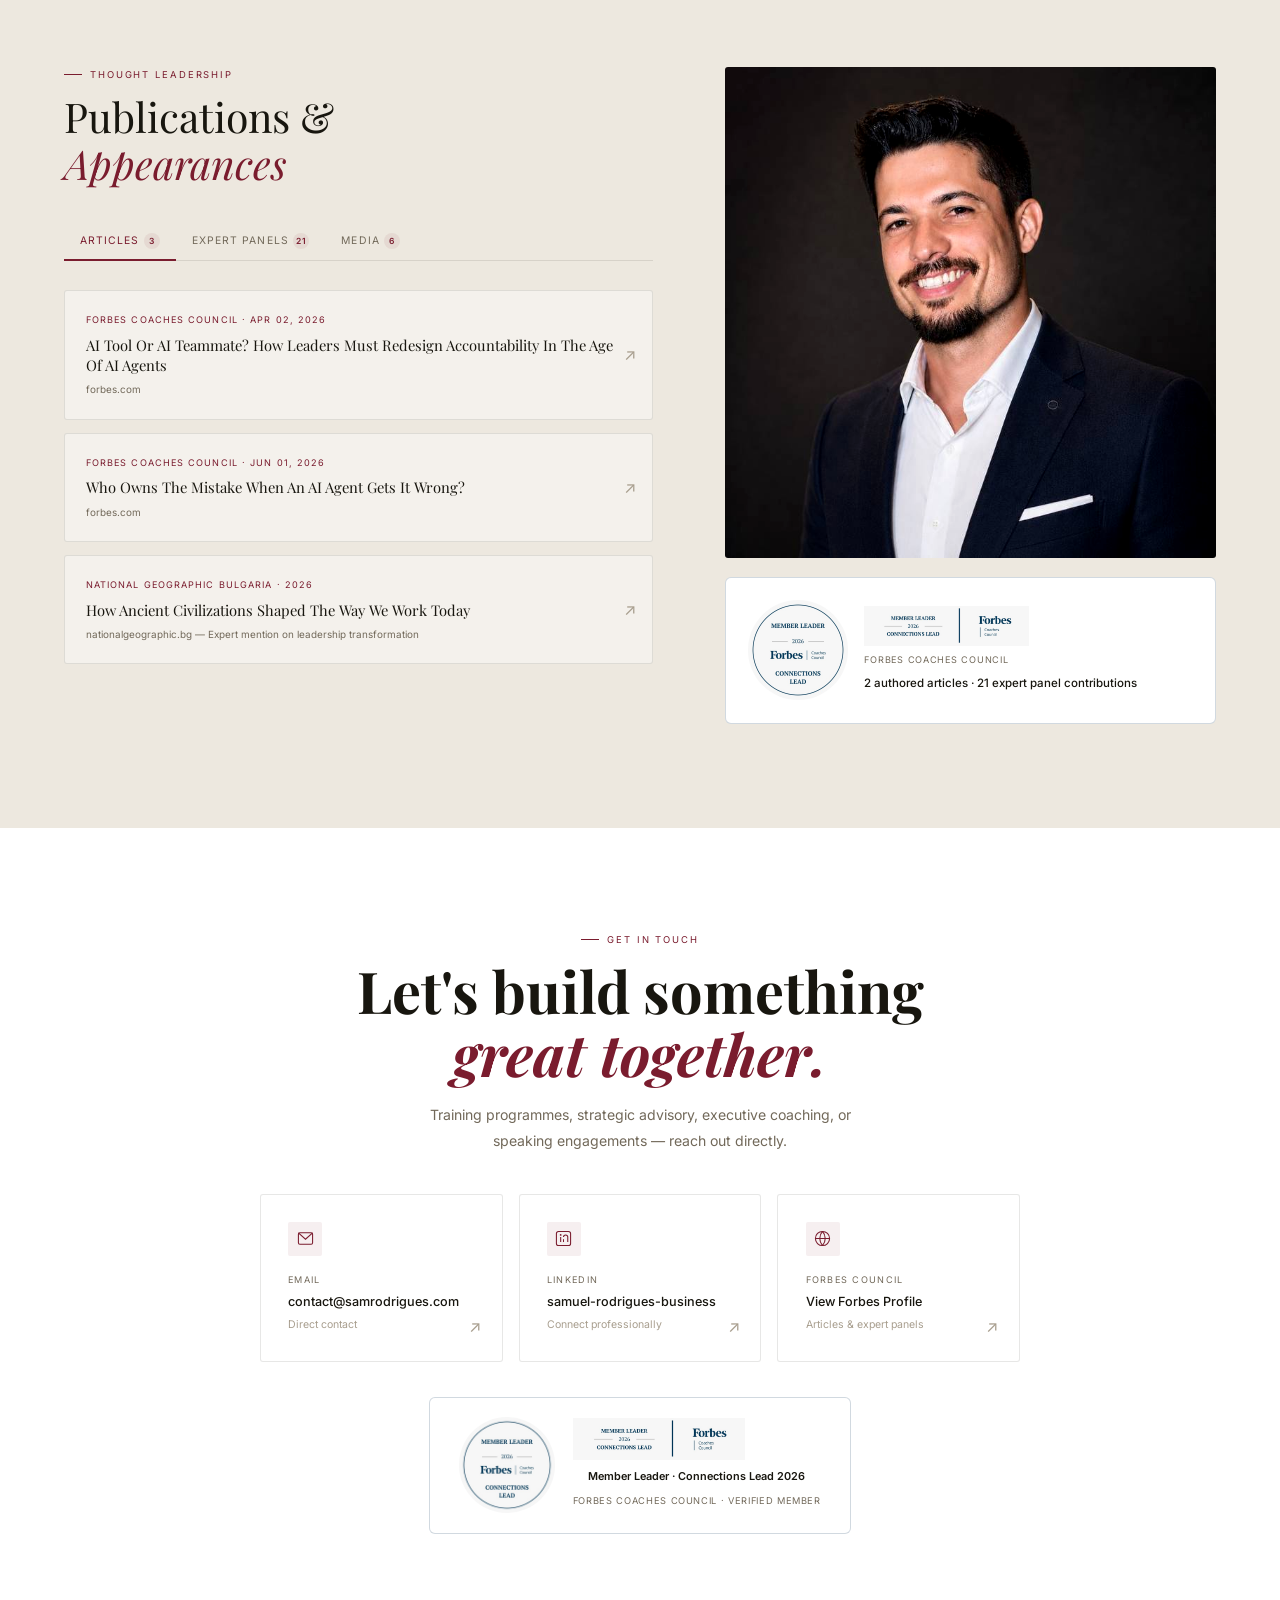
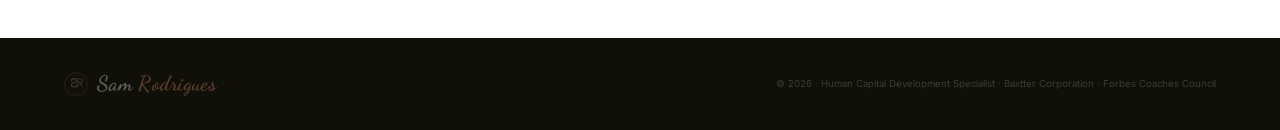
==== commit 0d12d19b: "Add files via upload" ====
--- a/index.html
+++ b/index.html
@@ -308,9 +308,9 @@
       </div>
     </div>
     <div style="display:flex;flex-direction:column;align-items:center;gap:1.8rem">
-      <img data-img="fc" src="" alt="Forbes Coaches Council Member Leader 2026" style="width:240px;height:240px;object-fit:contain;background:#ffffff;border-radius:50%;padding:8px;border:1px solid rgba(0,48,87,.12)">
+      <img data-img="fc" src="" alt="Forbes Coaches Council Member Leader 2026" style="width:300px;height:300px;object-fit:contain;background:#ffffff;border-radius:50%;padding:10px;border:1px solid rgba(0,48,87,.12)">
       <div style="background:#ffffff;border:1px solid rgba(0,48,87,.15);border-radius:6px;padding:1.5rem 2rem;width:100%;text-align:center">
-        <img data-img="fw" src="" alt="Forbes Member Leader 2026 Connections Lead" style="height:48px;width:auto;max-width:100%;display:block;margin:0 auto">
+        <img data-img="fw" src="" alt="Forbes Member Leader 2026 Connections Lead" style="height:60px;width:auto;max-width:100%;display:block;margin:0 auto">
       </div>
       <p style="font-family:'Playfair Display',serif;font-style:italic;font-size:.9rem;color:var(--muted);text-align:center;line-height:1.7;border-top:1px solid var(--bd);padding-top:1.2rem;width:100%">"Sharing knowledge through Forbes is one of the most direct ways I can contribute to raising the bar for coaching and leadership globally."</p>
     </div>
@@ -385,9 +385,9 @@
     <h2 class="ct-h">Let's build something<br><em>great together.</em></h2>
     <p class="ct-sub">Training programmes, strategic advisory, executive coaching, or speaking engagements — reach out directly.</p>
     <div class="ct-cards">
-      <a href="mailto:contacto.samuel.rodrigues@gmail.com" class="ct-card">
+      <a href="mailto:contact@samrodrigues.com" class="ct-card">
         <div class="ct-icon"><svg width="17" height="17" viewBox="0 0 24 24" fill="none" stroke="currentColor" stroke-width="1.5"><rect x="2" y="4" width="20" height="16" rx="2"/><polyline points="2,4 12,13 22,4"/></svg></div>
-        <div class="ct-lbl">Email</div><div class="ct-val">contacto.samuel.rodrigues@gmail.com</div><div class="ct-sub2">Direct contact</div><div class="ct-arr">↗</div>
+        <div class="ct-lbl">Email</div><div class="ct-val">contact@samrodrigues.com</div><div class="ct-sub2">Direct contact</div><div class="ct-arr">↗</div>
       </a>
       <a href="https://linkedin.com/in/samuel-rodrigues-business" class="ct-card" target="_blank">
         <div class="ct-icon"><svg width="17" height="17" viewBox="0 0 24 24" fill="none" stroke="currentColor" stroke-width="1.5"><rect x="2" y="2" width="20" height="20" rx="3"/><line x1="8" y1="10" x2="8" y2="17"/><circle cx="8" cy="7" r=".5" fill="currentColor"/><line x1="12" y1="17" x2="12" y2="13"/><path d="M12 10a3 3 0 016 0v7"/></svg></div>
--- a/assets/css/style.css
+++ b/assets/css/style.css
@@ -60,7 +60,7 @@
 .hero-l{background:var(--dark);display:flex;flex-direction:column;justify-content:center;padding:9rem 4rem 5rem 4.5rem;position:relative}
 
 .fpill{display:inline-flex;align-items:center;gap:.55rem;margin-bottom:1.8rem;padding:.5rem 1.1rem .5rem .5rem;border:1px solid rgba(0,48,87,.25);border-radius:100px;background:#ffffff;opacity:0;animation:fadeUp .7s ease forwards .2s}
-.fpill img{height:32px;width:32px;border-radius:50%;object-fit:cover;flex-shrink:0}
+.fpill img{height:40px;width:40px;border-radius:50%;object-fit:cover;flex-shrink:0}
 .fpill span{font-size:.6rem;letter-spacing:.1em;text-transform:uppercase;color:#003057;font-weight:600}
 h1.hero-h1{font-family:'Playfair Display',serif;font-size:clamp(3rem,5vw,5.8rem);font-weight:400;line-height:1.02;color:#fff;letter-spacing:-.022em;margin-bottom:.7rem;opacity:0;animation:fadeUp .8s ease forwards .4s}
 h1.hero-h1 em{display:block;font-style:italic;color:transparent;-webkit-text-stroke:1px rgba(255,255,255,.28);position:relative;overflow:hidden}
@@ -76,11 +76,11 @@
 .hero-r img.hp{width:100%;height:100%;object-fit:cover;object-position:center top;display:block;filter:grayscale(10%) contrast(1.07);transition:transform 7s ease}
 .hero:hover .hero-r img.hp{transform:scale(1.03)}
 .hero-r-ov{position:absolute;inset:0;background:linear-gradient(to right,var(--dark) 0%,rgba(17,16,8,.03) 22%,transparent 50%);pointer-events:none}
-.hbadge{position:absolute;bottom:2rem;left:3rem;z-index:10;background:#ffffff;border:1px solid rgba(0,48,87,.2);border-radius:6px;padding:1rem 1.2rem;display:flex;align-items:center;gap:.7rem;backdrop-filter:blur(12px)}
-.hbadge img.fc{height:54px;width:54px;border-radius:50%;object-fit:cover;flex-shrink:0}
-.hb-t img.fw{height:28px;filter:none;opacity:1;display:block;margin-bottom:.3rem}
-.hb-t strong{display:block;font-size:.68rem;font-weight:700;color:#003057;letter-spacing:.04em}
-.hb-t small{font-size:.6rem;color:rgba(0,48,87,.6);text-transform:uppercase;letter-spacing:.08em}
+.hbadge{position:absolute;bottom:1.8rem;left:1.8rem;z-index:10;background:#ffffff;border:1px solid rgba(0,48,87,.18);border-radius:10px;padding:1.1rem 1.5rem;display:flex;align-items:center;gap:1.1rem;backdrop-filter:blur(16px);box-shadow:0 4px 24px rgba(0,0,0,0.12)}
+.hbadge img.fc{height:90px;width:90px;border-radius:50%;object-fit:cover;flex-shrink:0;border:2px solid rgba(0,48,87,.12)}
+.hb-t img.fw{height:42px;filter:none;opacity:1;display:block;margin-bottom:.5rem}
+.hb-t strong{display:block;font-size:.82rem;font-weight:700;color:#003057;letter-spacing:.04em}
+.hb-t small{font-size:.68rem;color:rgba(0,48,87,.55);text-transform:uppercase;letter-spacing:.08em}
 
 @keyframes fadeUp{from{opacity:0;transform:translateY(16px)}to{opacity:1;transform:none}}
 @keyframes fadeIn{from{opacity:0}to{opacity:1}}
@@ -157,7 +157,7 @@
 .tag{padding:.24rem .72rem;border:1px solid var(--bd2);border-radius:100px;font-size:.62rem;color:var(--muted);letter-spacing:.04em;transition:all .3s;cursor:default}
 .tag:hover{border-color:var(--bl);color:var(--burg);background:var(--bp)}
 .a-fb{display:flex;align-items:center;gap:1rem;padding:1.3rem 1.5rem;border:1px solid rgba(0,48,87,.18);border-radius:6px;background:#ffffff;margin-top:1.8rem;max-width:480px}
-.a-fb img.fc{height:64px;width:64px;border-radius:50%;object-fit:cover;flex-shrink:0}
+.a-fb img.fc{height:90px;width:90px;border-radius:50%;object-fit:cover;flex-shrink:0}
 .a-fb img.fw{height:22px;filter:none;opacity:1;display:block;margin-bottom:.22rem}
 .a-fb strong{font-size:.7rem;font-weight:600;color:var(--ink);display:block}
 .a-fb small{font-size:.58rem;color:var(--muted);text-transform:uppercase;letter-spacing:.07em}
@@ -213,8 +213,8 @@
 .pub-proof{position:sticky;top:7rem;display:flex;flex-direction:column;gap:1.2rem}
 .proof-img img{width:100%;display:block;border-radius:3px;filter:contrast(1.06)}
 .proof-fb{background:#ffffff;border:1px solid rgba(0,48,87,.18);border-radius:6px;padding:1.4rem;display:flex;align-items:center;gap:1rem}
-.proof-fb img.fc{height:70px;width:70px;border-radius:50%;object-fit:cover;flex-shrink:0}
-.pf-info img.fw{height:28px;display:block;margin-bottom:.3rem;filter:none;opacity:1}
+.proof-fb img.fc{height:100px;width:100px;border-radius:50%;object-fit:cover;flex-shrink:0}
+.pf-info img.fw{height:40px;display:block;margin-bottom:.4rem;filter:none;opacity:1}
 .pf-info small{display:block;font-size:.57rem;color:var(--muted);text-transform:uppercase;letter-spacing:.08em}
 .pf-info span{font-size:.72rem;color:var(--ink);font-weight:500}
 
@@ -233,8 +233,8 @@
 .ct-arr{position:absolute;bottom:1.3rem;right:1.3rem;color:var(--dim);transition:all .28s}
 .ct-card:hover .ct-arr{color:var(--burg);transform:translate(2px,-2px)}
 .ct-fb{margin-top:2.2rem;display:inline-flex;align-items:center;gap:1.1rem;padding:1.2rem 1.8rem;border:1px solid rgba(0,48,87,.18);border-radius:6px;background:#ffffff}
-.ct-fb img.fc{height:66px;width:66px;border-radius:50%;object-fit:cover;flex-shrink:0}
-.ct-fb img.fw{height:28px;display:block;margin-bottom:.3rem;filter:none;opacity:1}
+.ct-fb img.fc{height:96px;width:96px;border-radius:50%;object-fit:cover;flex-shrink:0}
+.ct-fb img.fw{height:42px;display:block;margin-bottom:.4rem;filter:none;opacity:1}
 .ct-fb strong{font-size:.68rem;font-weight:600;color:var(--ink);display:block}
 .ct-fb small{font-size:.58rem;color:var(--muted);text-transform:uppercase;letter-spacing:.07em}
 
